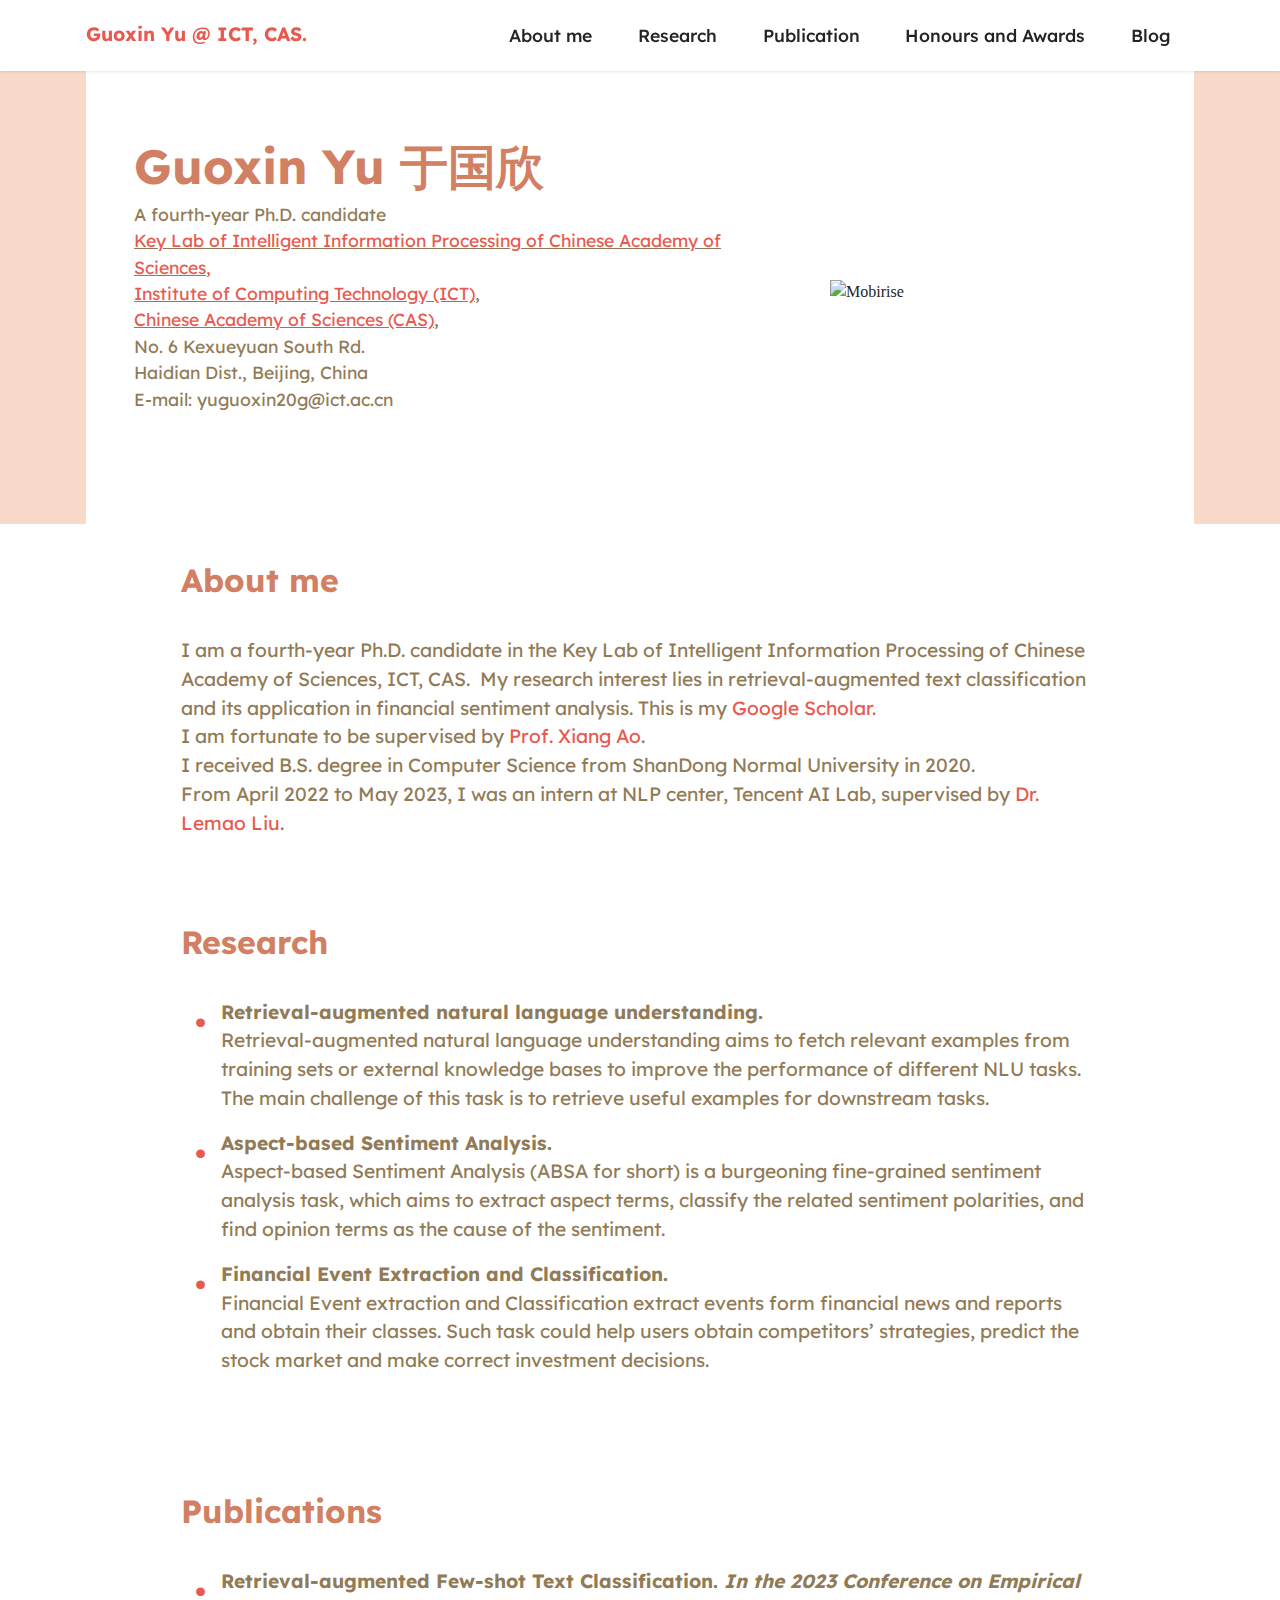
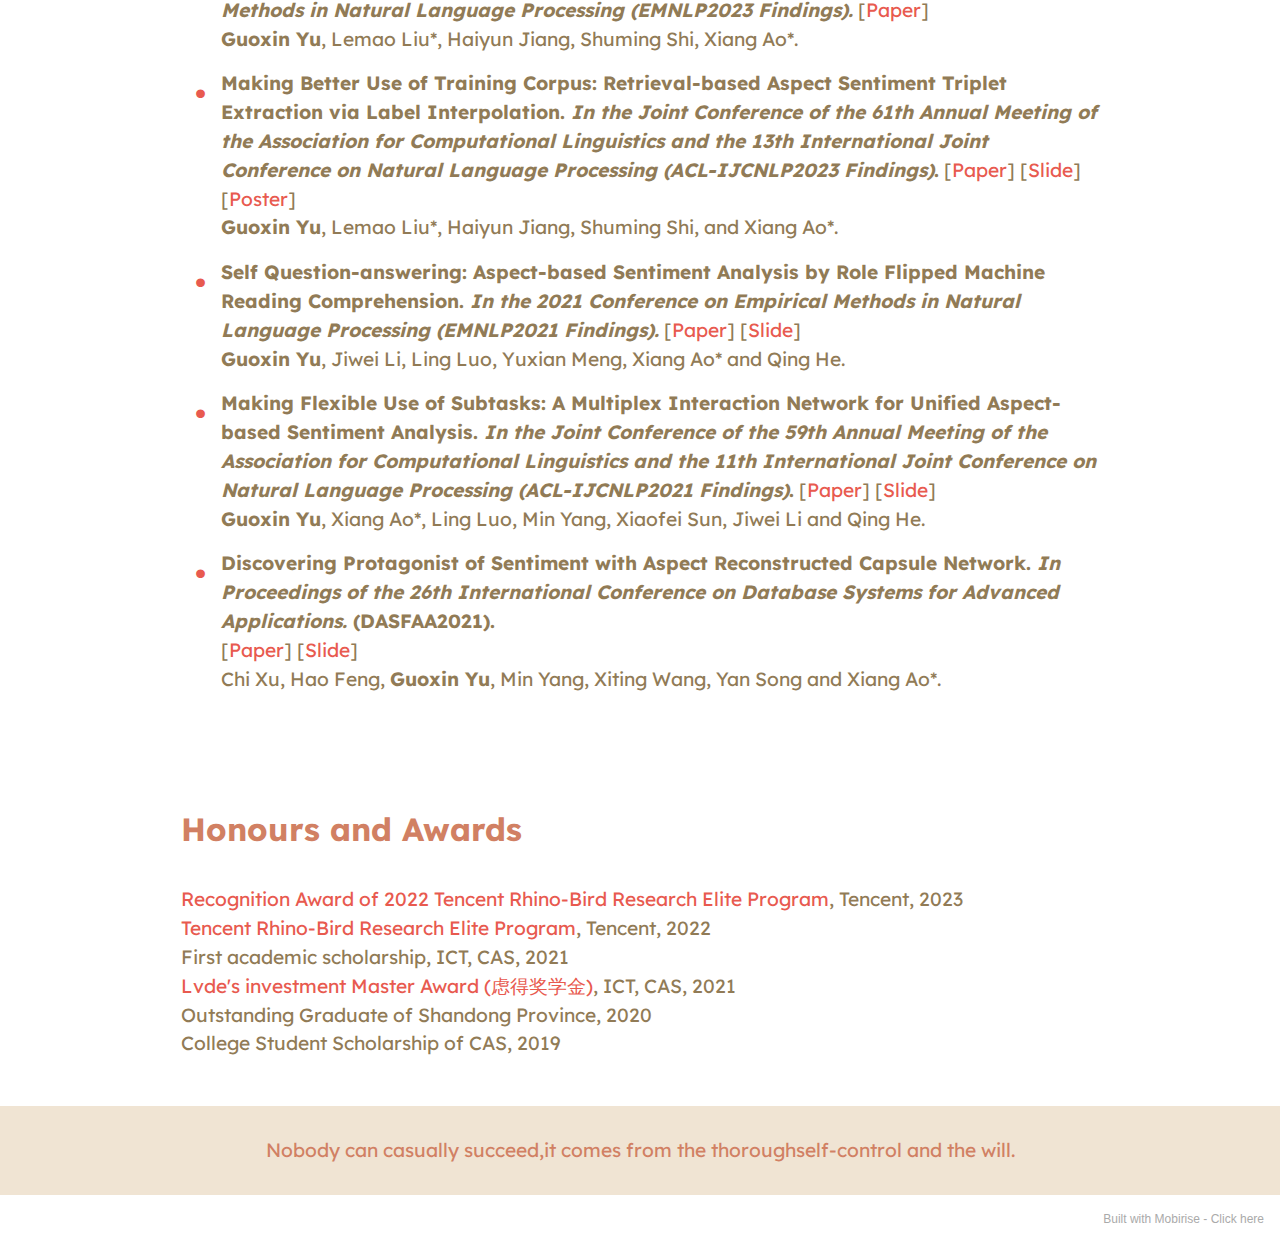
==== index.html @ 4bd9794e "1026" ====
<!DOCTYPE html>
<html  >
<head>
  <!-- Site made with Mobirise Website Builder v5.5.5, https://mobirise.com -->
  <meta charset="UTF-8">
  <meta http-equiv="X-UA-Compatible" content="IE=edge">
  <meta name="generator" content="Mobirise v5.5.5, mobirise.com">
  <meta name="viewport" content="width=device-width, initial-scale=1, minimum-scale=1">
  <link rel="shortcut icon" href="assets/images/1-1.png" type="image/x-icon">
  <meta name="description" content="">
  
  
  <title>Guoxin Yu</title>
  <link rel="stylesheet" href="assets/bootstrap/css/bootstrap.min.css">
  <link rel="stylesheet" href="assets/bootstrap/css/bootstrap-grid.min.css">
  <link rel="stylesheet" href="assets/bootstrap/css/bootstrap-reboot.min.css">
  <link rel="stylesheet" href="assets/dropdown/css/style.css">
  <link rel="stylesheet" href="assets/socicon/css/styles.css">
  <link rel="stylesheet" href="assets/theme/css/style.css">
  <link rel="preload" href="https://fonts.googleapis.com/css?family=Lexend:100,200,300,400,500,600,700,800,900&display=swap" as="style" onload="this.onload=null;this.rel='stylesheet'">
  <noscript><link rel="stylesheet" href="https://fonts.googleapis.com/css?family=Lexend:100,200,300,400,500,600,700,800,900&display=swap"></noscript>
  <link rel="preload" as="style" href="assets/mobirise/css/mbr-additional.css"><link rel="stylesheet" href="assets/mobirise/css/mbr-additional.css" type="text/css">
  
  
  
  
</head>
<body>
  
  <section data-bs-version="5.1" class="menu menu2 cid-sFF0ciwnEL" once="menu" id="menu2-0">
    
    <nav class="navbar navbar-dropdown navbar-fixed-top navbar-expand-lg">
        <div class="container">
            <div class="navbar-brand">
                
                <span class="navbar-caption-wrap"><a class="navbar-caption text-primary display-7" href="index.html#top">Guoxin Yu @ ICT, CAS.</a></span>
            </div>
            <button class="navbar-toggler" type="button" data-toggle="collapse" data-bs-toggle="collapse" data-target="#navbarSupportedContent" data-bs-target="#navbarSupportedContent" aria-controls="navbarNavAltMarkup" aria-expanded="false" aria-label="Toggle navigation">
                <div class="hamburger">
                    <span></span>
                    <span></span>
                    <span></span>
                    <span></span>
                </div>
            </button>
            <div class="collapse navbar-collapse" id="navbarSupportedContent">
                <ul class="navbar-nav nav-dropdown nav-right" data-app-modern-menu="true"><li class="nav-item"><a class="nav-link link text-black text-primary display-4" href="index.html#top">About me</a></li>
                    <li class="nav-item"><a class="nav-link link text-black text-primary display-4" href="index.html#content14-q">Research</a></li><li class="nav-item"><a class="nav-link link text-black text-primary display-4" href="index.html#content14-8">Publication</a></li><li class="nav-item"><a class="nav-link link text-black text-primary display-4" href="index.html#content5-z">Honours and Awards<br></a></li><li class="nav-item"><a class="nav-link link text-black text-primary display-4" href="blog_overview.html">Blog</a></li></ul>
                
                
            </div>
        </div>
    </nav>
</section>

<section data-bs-version="5.1" class="features15 cid-sUMr72sRqL" id="features16-f">

    

    
    <div class="container">
        <div class="content-wrapper">
            <div class="row align-items-center">
                <div class="col-12 col-lg">
                    <div class="text-wrapper">
                        <h6 class="card-title mbr-fonts-style display-2">
                            <strong>Guoxin Yu 于国欣</strong></h6>
                        <p class="mbr-text mbr-fonts-style mb-4 display-4">A fourth-year Ph.D. candidate<br><u><a href="http://iip.ict.ac.cn/" class="text-primary" target="_blank">Key Lab of Intelligent Information Processing of Chinese Academy of Sciences</a></u><a href="http://iip.ict.ac.cn/" class="text-primary">,</a><br><u><a href="http://www.ict.ac.cn/" class="text-primary" target="_blank">Institute of Computing Technology (ICT)</a></u>,<br><u><a href="http://www.cas.cn/" class="text-primary" target="_blank">Chinese Academy of Sciences (CAS)</a></u>,<br>No. 6 Kexueyuan South Rd.<br>Haidian Dist., Beijing, China<br>E-mail:  yuguoxin20g@ict.ac.cn</p>
                        
                    </div>
                </div>
                <div class="col-12 col-lg-4">
                    <div class="image-wrapper">
                        <img src="assets/images/WechatIMG68.jpeg" alt="Mobirise">
                    </div>
                </div>
            </div>
        </div>
    </div>
</section>

<section data-bs-version="5.1" class="content5 cid-sUPRbbHbZd" id="content5-t">
    
    <div class="container">
        <div class="row justify-content-center">
            <div class="col-md-12 col-lg-10">
                
                <h4 class="mbr-section-subtitle mbr-fonts-style mb-4 display-5"><strong>
                    About me</strong></h4>
                <p class="mbr-text mbr-fonts-style display-7">I am a fourth-year Ph.D. candidate in the&nbsp;Key Lab of Intelligent Information Processing of Chinese Academy of Sciences, ICT, CAS.&nbsp; My research interest lies in retrieval-augmented text classification and its application in financial sentiment analysis. This is my <strong><a href="https://scholar.google.com/citations?user=6FRu3tAAAAAJ&hl=zh-CN" class="text-primary" target="_blank">Google Scholar</a></strong><a href="https://scholar.google.com/citations?user=6FRu3tAAAAAJ&hl=zh-CN" class="text-primary" target="_blank">.</a><br>I am fortunate to be supervised by <strong><a href="https://aoxaustin.github.io/index.html" class="text-primary" target="_blank">Prof. Xiang Ao</a></strong>.&nbsp; <br>I received B.S. degree in Computer Science from ShanDong Normal University in 2020.<br>From April 2022 to May 2023, I was an intern at NLP center, Tencent AI Lab, supervised by <a href="https://lemaoliu.github.io/homepage/" class="text-primary" target="_blank">Dr. Lemao Liu</a>.<br></p>
            </div>
        </div>
    </div>
</section>

<section data-bs-version="5.1" class="content14 cid-sUMG4pVnOg" id="content14-q">
    
    
    
    <div class="container">
        <div class="row justify-content-center">
            <div class="col-md-12 col-lg-10">
                    <h3 class="mbr-section-title mbr-fonts-style mb-4 display-5">
                        <strong>Research</strong></h3>
                <ul class="list mbr-fonts-style display-7">
                    <li><strong>Retrieval-augmented natural language understanding.&nbsp;&nbsp;</strong><br>Retrieval-augmented natural language understanding aims to fetch relevant examples from training sets or external knowledge bases to improve the performance of different NLU tasks. The main challenge of this task is to retrieve useful examples for downstream tasks.</li>
                    <li><strong>Aspect-based Sentiment Analysis.</strong><br>Aspect-based Sentiment Analysis (ABSA for short) is a burgeoning fine-grained sentiment analysis task, which aims to extract aspect terms, classify the related sentiment polarities, and find opinion terms as the cause of the sentiment.</li>
                    <li><strong>Financial Event Extraction and Classification.&nbsp;&nbsp;</strong><br>Financial Event extraction and Classification extract events form financial news and reports and obtain their classes. Such task could help users obtain competitors’ strategies, predict the stock market and make correct investment decisions.</li>
                </ul>
            </div>
        </div>
    </div>
</section>

<section data-bs-version="5.1" class="content14 cid-sULYt6QDat" id="content14-8">
    
    
    
    <div class="container">
        <div class="row justify-content-center">
            <div class="col-md-12 col-lg-10">
                    <h3 class="mbr-section-title mbr-fonts-style mb-4 display-5">
                        <strong>Publications</strong></h3>
                <ul class="list mbr-fonts-style display-7">
                    <li><strong>Retrieval-augmented Few-shot Text Classification. <em>In the 2023 Conference on Empirical Methods in Natural Language Processing (EMNLP2023 Findings).</em></strong>
                        [<a href="assets/files/EMNLP2023.pdf" class="text-primary" target="_blank">Paper</a>]
                        <!-- [<a href="" class="text-primary" target="_blank">Slide</a>] -->
                        <br><strong>Guoxin Yu</strong>, Lemao Liu*, Haiyun Jiang, Shuming Shi, Xiang Ao*. </li>
                    <li><strong>Making Better Use of Training Corpus: Retrieval-based Aspect Sentiment Triplet Extraction via Label Interpolation. <em>In the Joint Conference of the 61th Annual Meeting of the Association for Computational Linguistics and the 13th International Joint Conference on Natural Language Processing (ACL-IJCNLP2023 Findings)</em>.</strong>
                        [<a href="assets/files/ACL2023.pdf" class="text-primary" target="_blank">Paper</a>]
                        [<a href="assets/files/ACL2023-slide.pdf" class="text-primary" target="_blank">Slide</a>]   
                        [<a href="assets/files/ACL2023poster.pdf" class="text-primary" target="_blank">Poster</a>]
                        <br><strong>Guoxin Yu</strong>, Lemao Liu*, Haiyun Jiang, Shuming Shi, and Xiang Ao*.</li>
                    <li><strong>Self Question-answering: Aspect-based Sentiment Analysis by Role Flipped Machine Reading Comprehension. <em>In the 2021 Conference on Empirical Methods in Natural Language Processing (EMNLP2021 Findings).</em></strong>
                        [<a href="https://www.google.com/url?client=internal-element-cse&cx=000299513257099441687:fkkgoogvtaw&q=https://aclanthology.org/2021.findings-emnlp.115&sa=U&ved=2ahUKEwjto-76ltf-AhVql1YBHWMIB88QFnoECAkQAQ&usg=AOvVaw08pLIh9StQCjd_YHKPGgGJ" class="text-primary" target="_blank">Paper</a>]
                        [<a href="assets/files/EMNLP2021-slide.pdf" class="text-primary" target="_blank">Slide</a>]
                        <br><strong>Guoxin Yu</strong>, Jiwei Li, Ling Luo, Yuxian Meng, Xiang Ao* and Qing He. </li>
                    <li><strong>Making Flexible Use of Subtasks: A Multiplex Interaction Network for Unified Aspect-based Sentiment Analysis. <em>In the Joint Conference of the 59th Annual Meeting of the Association for Computational Linguistics and the 11th International Joint Conference on Natural Language Processing (ACL-IJCNLP2021 Findings)</em>.</strong>
                        [<a href="https://www.google.com/url?client=internal-element-cse&cx=000299513257099441687:fkkgoogvtaw&q=https://aclanthology.org/2021.findings-acl.238.pdf&sa=U&ved=2ahUKEwjqmfydlNf-AhXfSGwGHceAAO0QFnoECAAQAg&usg=AOvVaw3453NVVkqv7a9fHwn0PuVk" class="text-primary" target="_blank">Paper</a>]
                        [<a href="assets/files/ACL2021-slide.pdf" class="text-primary" target="_blank">Slide</a>]
                        <br><strong>Guoxin Yu</strong>, Xiang Ao*, Ling Luo, Min Yang, Xiaofei Sun, Jiwei Li and Qing He.</li>
                    <li><strong>Discovering Protagonist of Sentiment with Aspect Reconstructed Capsule Network. <em>In Proceedings of  the 26th International Conference on Database Systems for Advanced Applications.</em> (DASFAA2021).</strong>
                        <br>
                        [<a href="assets/files/DASFAA2021.pdf" class="text-primary" target="_blank">Paper</a>]
                        [<a href="assets/files/DASFAA2021-slide.pdf" class="text-primary" target="_blank">Slide</a>]
                        <br>Chi Xu, Hao Feng, <strong>Guoxin Yu</strong>, Min Yang, Xiting Wang, Yan Song and Xiang Ao*.</li>
                        
                </ul>
            </div>
        </div>
    </div>
</section>

<section data-bs-version="5.1" class="content5 cid-sUQXVaxA0f" id="content5-z">
    
    <div class="container">
        <div class="row justify-content-center">
            <div class="col-md-12 col-lg-10">
                
                <h4 class="mbr-section-subtitle mbr-fonts-style mb-4 display-5"><strong>Honours and Awards</strong></h4>
                <p class="mbr-text mbr-fonts-style display-7">
                    <a href="https://www.withzz.com/project/detail/99" class="text-primary" target="_blank">Recognition Award of 2022 Tencent Rhino-Bird Research Elite Program</a>, Tencent, 2023<br>
                    <a href="https://www.withzz.com/project/detail/99" class="text-primary" target="_blank">Tencent Rhino-Bird Research Elite Program</a>, Tencent, 2022<br>
                    First academic scholarship, ICT, CAS, 2021<br>
                    <a href="http://ucasef.cn/index.php/zh-CN/xstd/yjsjj/466-2015-06-10-06-56-42/11590-2019-01-23-05-39-52" class="text-primary" target="_blank">Lvde's investment Master Award (虑得奖学金)</a>, ICT, CAS, 2021<br>
                    Outstanding Graduate of Shandong Province, 2020<br>
                    College Student Scholarship of CAS, 2019
                </p>
            </div>
        </div>
    </div>
</section>

<section data-bs-version="5.1" class="footer7 cid-sFF3CYc3p7" once="footers" id="footer7-9">

    

    

    <div class="container">
        <div class="media-container-row align-center mbr-white">
            <div class="col-12">
                <!-- <p class="mbr-text mb-0 mbr-fonts-style display-7">Only has compared to the others early, diligently, can feel the successful taste.</p> -->
                <p class="mbr-text mb-0 mbr-fonts-style display-7">Nobody can casually succeed,it comes from the thoroughself-control and the will.</p>
            </div>
        </div>
    </div>
</section><section style="background-color: #fff; font-family: -apple-system, BlinkMacSystemFont, 'Segoe UI', 'Roboto', 'Helvetica Neue', Arial, sans-serif; color:#aaa; font-size:12px; padding: 0; align-items: center; display: flex;"><a href="https://mobirise.site/y" style="flex: 1 1; height: 3rem; padding-left: 1rem;"></a><p style="flex: 0 0 auto; margin:0; padding-right:1rem;">Built with Mobirise - <a href="https://mobirise.site/m" style="color:#aaa;">Click here</a></p></section><script src="assets/bootstrap/js/bootstrap.bundle.min.js"></script>  <script src="assets/smoothscroll/smooth-scroll.js"></script>  <script src="assets/ytplayer/index.js"></script>  <script src="assets/dropdown/js/navbar-dropdown.js"></script>  <script src="assets/theme/js/script.js"></script>  
  
  
</body>
</html>
---- assets/dropdown/css/style.css ----
.navbar-dropdown {
  left: 0;
  padding: 0;
  position: absolute;
  right: 0;
  top: 0;
  transition: all 0.45s ease;
  z-index: 1030;
  background: #282828; }
  .navbar-dropdown .navbar-logo {
    margin-right: 0.8rem;
    transition: margin 0.3s ease-in-out;
    vertical-align: middle; }
    .navbar-dropdown .navbar-logo img {
      height: 3.125rem;
      transition: all 0.3s ease-in-out; }
    .navbar-dropdown .navbar-logo.mbr-iconfont {
      font-size: 3.125rem;
      line-height: 3.125rem; }
  .navbar-dropdown .navbar-caption {
    font-weight: 700;
    white-space: normal;
    vertical-align: -4px;
    line-height: 3.125rem !important; }
    .navbar-dropdown .navbar-caption, .navbar-dropdown .navbar-caption:hover {
      color: inherit;
      text-decoration: none; }
  .navbar-dropdown .mbr-iconfont + .navbar-caption {
    vertical-align: -1px; }
  .navbar-dropdown.navbar-fixed-top {
    position: fixed; }
  .navbar-dropdown .navbar-brand span {
    vertical-align: -4px; }
  .navbar-dropdown.bg-color.transparent {
    background: none; }
  .navbar-dropdown.navbar-short .navbar-brand {
    padding: 0.625rem 0; }
    .navbar-dropdown.navbar-short .navbar-brand span {
      vertical-align: -1px; }
  .navbar-dropdown.navbar-short .navbar-caption {
    line-height: 2.375rem !important;
    vertical-align: -2px; }
  .navbar-dropdown.navbar-short .navbar-logo {
    margin-right: 0.5rem; }
    .navbar-dropdown.navbar-short .navbar-logo img {
      height: 2.375rem; }
    .navbar-dropdown.navbar-short .navbar-logo.mbr-iconfont {
      font-size: 2.375rem;
      line-height: 2.375rem; }
  .navbar-dropdown.navbar-short .mbr-table-cell {
    height: 3.625rem; }
  .navbar-dropdown .navbar-close {
    left: 0.6875rem;
    position: fixed;
    top: 0.75rem;
    z-index: 1000; }
  .navbar-dropdown .hamburger-icon {
    content: "";
    display: inline-block;
    vertical-align: middle;
    width: 16px;
    -webkit-box-shadow: 0 -6px 0 1px #282828,0 0 0 1px #282828,0 6px 0 1px #282828;
    -moz-box-shadow: 0 -6px 0 1px #282828,0 0 0 1px #282828,0 6px 0 1px #282828;
    box-shadow: 0 -6px 0 1px #282828,0 0 0 1px #282828,0 6px 0 1px #282828; }

.dropdown-menu .dropdown-toggle[data-toggle="dropdown-submenu"]::after {
  border-bottom: 0.35em solid transparent;
  border-left: 0.35em solid;
  border-right: 0;
  border-top: 0.35em solid transparent;
  margin-left: 0.3rem; }

.dropdown-menu .dropdown-item:focus {
  outline: 0; }

.nav-dropdown {
  font-size: 0.75rem;
  font-weight: 500;
  height: auto !important; }
  .nav-dropdown .nav-btn {
    padding-left: 1rem; }
  .nav-dropdown .link {
    margin: .667em 1.667em;
    font-weight: 500;
    padding: 0;
    transition: color .2s ease-in-out; }
    .nav-dropdown .link.dropdown-toggle {
      margin-right: 2.583em; }
      .nav-dropdown .link.dropdown-toggle::after {
        margin-left: .25rem;
        border-top: 0.35em solid;
        border-right: 0.35em solid transparent;
        border-left: 0.35em solid transparent;
        border-bottom: 0; }
      .nav-dropdown .link.dropdown-toggle[aria-expanded="true"] {
        margin: 0;
        padding: 0.667em 3.263em  0.667em 1.667em; }
  .nav-dropdown .link::after,
  .nav-dropdown .dropdown-item::after {
    color: inherit; }
  .nav-dropdown .btn {
    font-size: 0.75rem;
    font-weight: 700;
    letter-spacing: 0;
    margin-bottom: 0;
    padding-left: 1.25rem;
    padding-right: 1.25rem; }
  .nav-dropdown .dropdown-menu {
    border-radius: 0;
    border: 0;
    left: 0;
    margin: 0;
    padding-bottom: 1.25rem;
    padding-top: 1.25rem;
    position: relative; }
  .nav-dropdown .dropdown-submenu {
    margin-left: 0.125rem;
    top: 0; }
  .nav-dropdown .dropdown-item {
    font-weight: 500;
    line-height: 2;
    padding: 0.3846em 4.615em 0.3846em 1.5385em;
    position: relative;
    transition: color .2s ease-in-out, background-color .2s ease-in-out; }
    .nav-dropdown .dropdown-item::after {
      margin-top: -0.3077em;
      position: absolute;
      right: 1.1538em;
      top: 50%; }
    .nav-dropdown .dropdown-item:focus, .nav-dropdown .dropdown-item:hover {
      background: none; }

@media (max-width: 767px) {
  .nav-dropdown.navbar-toggleable-sm {
    bottom: 0;
    display: none;
    left: 0;
    overflow-x: hidden;
    position: fixed;
    top: 0;
    transform: translateX(-100%);
    -ms-transform: translateX(-100%);
    -webkit-transform: translateX(-100%);
    width: 18.75rem;
    z-index: 999; } }
.nav-dropdown.navbar-toggleable-xl {
  bottom: 0;
  display: none;
  left: 0;
  overflow-x: hidden;
  position: fixed;
  top: 0;
  transform: translateX(-100%);
  -ms-transform: translateX(-100%);
  -webkit-transform: translateX(-100%);
  width: 18.75rem;
  z-index: 999; }

.nav-dropdown-sm {
  display: block !important;
  overflow-x: hidden;
  overflow: auto;
  padding-top: 3.875rem; }
  .nav-dropdown-sm::after {
    content: "";
    display: block;
    height: 3rem;
    width: 100%; }
  .nav-dropdown-sm.collapse.in ~ .navbar-close {
    display: block !important; }
  .nav-dropdown-sm.collapsing, .nav-dropdown-sm.collapse.in {
    transform: translateX(0);
    -ms-transform: translateX(0);
    -webkit-transform: translateX(0);
    transition: all 0.25s ease-out;
    -webkit-transition: all 0.25s ease-out;
    background: #282828; }
  .nav-dropdown-sm.collapsing[aria-expanded="false"] {
    transform: translateX(-100%);
    -ms-transform: translateX(-100%);
    -webkit-transform: translateX(-100%); }
  .nav-dropdown-sm .nav-item {
    display: block;
    margin-left: 0 !important;
    padding-left: 0; }
  .nav-dropdown-sm .link,
  .nav-dropdown-sm .dropdown-item {
    border-top: 1px dotted rgba(255, 255, 255, 0.1);
    font-size: 0.8125rem;
    line-height: 1.6;
    margin: 0 !important;
    padding: 0.875rem 2.4rem 0.875rem 1.5625rem !important;
    position: relative;
    white-space: normal; }
    .nav-dropdown-sm .link:focus, .nav-dropdown-sm .link:hover,
    .nav-dropdown-sm .dropdown-item:focus,
    .nav-dropdown-sm .dropdown-item:hover {
      background: rgba(0, 0, 0, 0.2) !important;
      color: #c0a375; }
  .nav-dropdown-sm .nav-btn {
    position: relative;
    padding: 1.5625rem 1.5625rem 0 1.5625rem; }
    .nav-dropdown-sm .nav-btn::before {
      border-top: 1px dotted rgba(255, 255, 255, 0.1);
      content: "";
      left: 0;
      position: absolute;
      top: 0;
      width: 100%; }
    .nav-dropdown-sm .nav-btn + .nav-btn {
      padding-top: 0.625rem; }
      .nav-dropdown-sm .nav-btn + .nav-btn::before {
        display: none; }
  .nav-dropdown-sm .btn {
    padding: 0.625rem 0; }
  .nav-dropdown-sm .dropdown-toggle[data-toggle="dropdown-submenu"]::after {
    margin-left: .25rem;
    border-top: 0.35em solid;
    border-right: 0.35em solid transparent;
    border-left: 0.35em solid transparent;
    border-bottom: 0; }
  .nav-dropdown-sm .dropdown-toggle[data-toggle="dropdown-submenu"][aria-expanded="true"]::after {
    border-top: 0;
    border-right: 0.35em solid transparent;
    border-left: 0.35em solid transparent;
    border-bottom: 0.35em solid; }
  .nav-dropdown-sm .dropdown-menu {
    margin: 0;
    padding: 0;
    position: relative;
    top: 0;
    left: 0;
    width: 100%;
    border: 0;
    float: none;
    border-radius: 0;
    background: none; }
  .nav-dropdown-sm .dropdown-submenu {
    left: 100%;
    margin-left: 0.125rem;
    margin-top: -1.25rem;
    top: 0; }

.navbar-toggleable-sm .nav-dropdown .dropdown-menu {
  position: absolute; }

.navbar-toggleable-sm .nav-dropdown .dropdown-submenu {
  left: 100%;
  margin-left: 0.125rem;
  margin-top: -1.25rem;
  top: 0; }

.navbar-toggleable-sm.opened .nav-dropdown .dropdown-menu {
  position: relative; }

.navbar-toggleable-sm.opened .nav-dropdown .dropdown-submenu {
  left: 0;
  margin-left: 00rem;
  margin-top: 0rem;
  top: 0; }

.is-builder .nav-dropdown.collapsing {
  transition: none !important; }
---- assets/socicon/css/styles.css ----
@charset "UTF-8";

@font-face {
  font-family: 'Socicon';
  src:  url('../fonts/socicon.eot');
  src:  url('../fonts/socicon.eot?#iefix') format('embedded-opentype'),
    url('../fonts/socicon.woff2') format('woff2'),
    url('../fonts/socicon.ttf') format('truetype'),
    url('../fonts/socicon.woff') format('woff'),
    url('../fonts/socicon.svg#socicon') format('svg');
  font-weight: normal;
  font-style: normal;
  font-display: swap;
}

[data-icon]:before {
  font-family: "socicon" !important;
  content: attr(data-icon);
  font-style: normal !important;
  font-weight: normal !important;
  font-variant: normal !important;
  text-transform: none !important;
  speak: none;
  line-height: 1;
  -webkit-font-smoothing: antialiased;
  -moz-osx-font-smoothing: grayscale;
}

[class^="socicon-"], [class*=" socicon-"] {
  /* use !important to prevent issues with browser extensions that change fonts */
  font-family: 'Socicon' !important;
  speak: none;
  font-style: normal;
  font-weight: normal;
  font-variant: normal;
  text-transform: none;
  line-height: 1;

  /* Better Font Rendering =========== */
  -webkit-font-smoothing: antialiased;
  -moz-osx-font-smoothing: grayscale;
}

.socicon-eitaa:before {
  content: "\e97c";
}
.socicon-soroush:before {
  content: "\e97d";
}
.socicon-bale:before {
  content: "\e97e";
}
.socicon-zazzle:before {
  content: "\e97b";
}
.socicon-society6:before {
  content: "\e97a";
}
.socicon-redbubble:before {
  content: "\e979";
}
.socicon-avvo:before {
  content: "\e978";
}
.socicon-stitcher:before {
  content: "\e977";
}
.socicon-googlehangouts:before {
  content: "\e974";
}
.socicon-dlive:before {
  content: "\e975";
}
.socicon-vsco:before {
  content: "\e976";
}
.socicon-flipboard:before {
  content: "\e973";
}
.socicon-ubuntu:before {
  content: "\e958";
}
.socicon-artstation:before {
  content: "\e959";
}
.socicon-invision:before {
  content: "\e95a";
}
.socicon-torial:before {
  content: "\e95b";
}
.socicon-collectorz:before {
  content: "\e95c";
}
.socicon-seenthis:before {
  content: "\e95d";
}
.socicon-googleplaymusic:before {
  content: "\e95e";
}
.socicon-debian:before {
  content: "\e95f";
}
.socicon-filmfreeway:before {
  content: "\e960";
}
.socicon-gnome:before {
  content: "\e961";
}
.socicon-itchio:before {
  content: "\e962";
}
.socicon-jamendo:before {
  content: "\e963";
}
.socicon-mix:before {
  content: "\e964";
}
.socicon-sharepoint:before {
  content: "\e965";
}
.socicon-tinder:before {
  content: "\e966";
}
.socicon-windguru:before {
  content: "\e967";
}
.socicon-cdbaby:before {
  content: "\e968";
}
.socicon-elementaryos:before {
  content: "\e969";
}
.socicon-stage32:before {
  content: "\e96a";
}
.socicon-tiktok:before {
  content: "\e96b";
}
.socicon-gitter:before {
  content: "\e96c";
}
.socicon-letterboxd:before {
  content: "\e96d";
}
.socicon-threema:before {
  content: "\e96e";
}
.socicon-splice:before {
  content: "\e96f";
}
.socicon-metapop:before {
  content: "\e970";
}
.socicon-naver:before {
  content: "\e971";
}
.socicon-remote:before {
  content: "\e972";
}
.socicon-internet:before {
  content: "\e957";
}
.socicon-moddb:before {
  content: "\e94b";
}
.socicon-indiedb:before {
  content: "\e94c";
}
.socicon-traxsource:before {
  content: "\e94d";
}
.socicon-gamefor:before {
  content: "\e94e";
}
.socicon-pixiv:before {
  content: "\e94f";
}
.socicon-myanimelist:before {
  content: "\e950";
}
.socicon-blackberry:before {
  content: "\e951";
}
.socicon-wickr:before {
  content: "\e952";
}
.socicon-spip:before {
  content: "\e953";
}
.socicon-napster:before {
  content: "\e954";
}
.socicon-beatport:before {
  content: "\e955";
}
.socicon-hackerone:before {
  content: "\e956";
}
.socicon-hackernews:before {
  content: "\e946";
}
.socicon-smashwords:before {
  content: "\e947";
}
.socicon-kobo:before {
  content: "\e948";
}
.socicon-bookbub:before {
  content: "\e949";
}
.socicon-mailru:before {
  content: "\e94a";
}
.socicon-gitlab:before {
  content: "\e945";
}
.socicon-instructables:before {
  content: "\e944";
}
.socicon-portfolio:before {
  content: "\e943";
}
.socicon-codered:before {
  content: "\e940";
}
.socicon-origin:before {
  content: "\e941";
}
.socicon-nextdoor:before {
  content: "\e942";
}
.socicon-udemy:before {
  content: "\e93f";
}
.socicon-livemaster:before {
  content: "\e93e";
}
.socicon-crunchbase:before {
  content: "\e93b";
}
.socicon-homefy:before {
  content: "\e93c";
}
.socicon-calendly:before {
  content: "\e93d";
}
.socicon-realtor:before {
  content: "\e90f";
}
.socicon-tidal:before {
  content: "\e910";
}
.socicon-qobuz:before {
  content: "\e911";
}
.socicon-natgeo:before {
  content: "\e912";
}
.socicon-mastodon:before {
  content: "\e913";
}
.socicon-unsplash:before {
  content: "\e914";
}
.socicon-homeadvisor:before {
  content: "\e915";
}
.socicon-angieslist:before {
  content: "\e916";
}
.socicon-codepen:before {
  content: "\e917";
}
.socicon-slack:before {
  content: "\e918";
}
.socicon-openaigym:before {
  content: "\e919";
}
.socicon-logmein:before {
  content: "\e91a";
}
.socicon-fiverr:before {
  content: "\e91b";
}
.socicon-gotomeeting:before {
  content: "\e91c";
}
.socicon-aliexpress:before {
  content: "\e91d";
}
.socicon-guru:before {
  content: "\e91e";
}
.socicon-appstore:before {
  content: "\e91f";
}
.socicon-homes:before {
  content: "\e920";
}
.socicon-zoom:before {
  content: "\e921";
}
.socicon-alibaba:before {
  content: "\e922";
}
.socicon-craigslist:before {
  content: "\e923";
}
.socicon-wix:before {
  content: "\e924";
}
.socicon-redfin:before {
  content: "\e925";
}
.socicon-googlecalendar:before {
  content: "\e926";
}
.socicon-shopify:before {
  content: "\e927";
}
.socicon-freelancer:before {
  content: "\e928";
}
.socicon-seedrs:before {
  content: "\e929";
}
.socicon-bing:before {
  content: "\e92a";
}
.socicon-doodle:before {
  content: "\e92b";
}
.socicon-bonanza:before {
  content: "\e92c";
}
.socicon-squarespace:before {
  content: "\e92d";
}
.socicon-toptal:before {
  content: "\e92e";
}
.socicon-gust:before {
  content: "\e92f";
}
.socicon-ask:before {
  content: "\e930";
}
.socicon-trulia:before {
  content: "\e931";
}
.socicon-loomly:before {
  content: "\e932";
}
.socicon-ghost:before {
  content: "\e933";
}
.socicon-upwork:before {
  content: "\e934";
}
.socicon-fundable:before {
  content: "\e935";
}
.socicon-booking:before {
  content: "\e936";
}
.socicon-googlemaps:before {
  content: "\e937";
}
.socicon-zillow:before {
  content: "\e938";
}
.socicon-niconico:before {
  content: "\e939";
}
.socicon-toneden:before {
  content: "\e93a";
}
.socicon-augment:before {
  content: "\e908";
}
.socicon-bitbucket:before {
  content: "\e909";
}
.socicon-fyuse:before {
  content: "\e90a";
}
.socicon-yt-gaming:before {
  content: "\e90b";
}
.socicon-sketchfab:before {
  content: "\e90c";
}
.socicon-mobcrush:before {
  content: "\e90d";
}
.socicon-microsoft:before {
  content: "\e90e";
}
.socicon-pandora:before {
  content: "\e907";
}
.socicon-messenger:before {
  content: "\e906";
}
.socicon-gamewisp:before {
  content: "\e905";
}
.socicon-bloglovin:before {
  content: "\e904";
}
.socicon-tunein:before {
  content: "\e903";
}
.socicon-gamejolt:before {
  content: "\e901";
}
.socicon-trello:before {
  content: "\e902";
}
.socicon-spreadshirt:before {
  content: "\e900";
}
.socicon-500px:before {
  content: "\e000";
}
.socicon-8tracks:before {
  content: "\e001";
}
.socicon-airbnb:before {
  content: "\e002";
}
.socicon-alliance:before {
  content: "\e003";
}
.socicon-amazon:before {
  content: "\e004";
}
.socicon-amplement:before {
  content: "\e005";
}
.socicon-android:before {
  content: "\e006";
}
.socicon-angellist:before {
  content: "\e007";
}
.socicon-apple:before {
  content: "\e008";
}
.socicon-appnet:before {
  content: "\e009";
}
.socicon-baidu:before {
  content: "\e00a";
}
.socicon-bandcamp:before {
  content: "\e00b";
}
.socicon-battlenet:before {
  content: "\e00c";
}
.socicon-mixer:before {
  content: "\e00d";
}
.socicon-bebee:before {
  content: "\e00e";
}
.socicon-bebo:before {
  content: "\e00f";
}
.socicon-behance:before {
  content: "\e010";
}
.socicon-blizzard:before {
  content: "\e011";
}
.socicon-blogger:before {
  content: "\e012";
}
.socicon-buffer:before {
  content: "\e013";
}
.socicon-chrome:before {
  content: "\e014";
}
.socicon-coderwall:before {
  content: "\e015";
}
.socicon-curse:before {
  content: "\e016";
}
.socicon-dailymotion:before {
  content: "\e017";
}
.socicon-deezer:before {
  content: "\e018";
}
.socicon-delicious:before {
  content: "\e019";
}
.socicon-deviantart:before {
  content: "\e01a";
}
.socicon-diablo:before {
  content: "\e01b";
}
.socicon-digg:before {
  content: "\e01c";
}
.socicon-discord:before {
  content: "\e01d";
}
.socicon-disqus:before {
  content: "\e01e";
}
.socicon-douban:before {
  content: "\e01f";
}
.socicon-draugiem:before {
  content: "\e020";
}
.socicon-dribbble:before {
  content: "\e021";
}
.socicon-drupal:before {
  content: "\e022";
}
.socicon-ebay:before {
  content: "\e023";
}
.socicon-ello:before {
  content: "\e024";
}
.socicon-endomodo:before {
  content: "\e025";
}
.socicon-envato:before {
  content: "\e026";
}
.socicon-etsy:before {
  content: "\e027";
}
.socicon-facebook:before {
  content: "\e028";
}
.socicon-feedburner:before {
  content: "\e029";
}
.socicon-filmweb:before {
  content: "\e02a";
}
.socicon-firefox:before {
  content: "\e02b";
}
.socicon-flattr:before {
  content: "\e02c";
}
.socicon-flickr:before {
  content: "\e02d";
}
.socicon-formulr:before {
  content: "\e02e";
}
.socicon-forrst:before {
  content: "\e02f";
}
.socicon-foursquare:before {
  content: "\e030";
}
.socicon-friendfeed:before {
  content: "\e031";
}
.socicon-github:before {
  content: "\e032";
}
.socicon-goodreads:before {
  content: "\e033";
}
.socicon-google:before {
  content: "\e034";
}
.socicon-googlescholar:before {
  content: "\e035";
}
.socicon-googlegroups:before {
  content: "\e036";
}
.socicon-googlephotos:before {
  content: "\e037";
}
.socicon-googleplus:before {
  content: "\e038";
}
.socicon-grooveshark:before {
  content: "\e039";
}
.socicon-hackerrank:before {
  content: "\e03a";
}
.socicon-hearthstone:before {
  content: "\e03b";
}
.socicon-hellocoton:before {
  content: "\e03c";
}
.socicon-heroes:before {
  content: "\e03d";
}
.socicon-smashcast:before {
  content: "\e03e";
}
.socicon-horde:before {
  content: "\e03f";
}
.socicon-houzz:before {
  content: "\e040";
}
.socicon-icq:before {
  content: "\e041";
}
.socicon-identica:before {
  content: "\e042";
}
.socicon-imdb:before {
  content: "\e043";
}
.socicon-instagram:before {
  content: "\e044";
}
.socicon-issuu:before {
  content: "\e045";
}
.socicon-istock:before {
  content: "\e046";
}
.socicon-itunes:before {
  content: "\e047";
}
.socicon-keybase:before {
  content: "\e048";
}
.socicon-lanyrd:before {
  content: "\e049";
}
.socicon-lastfm:before {
  content: "\e04a";
}
.socicon-line:before {
  content: "\e04b";
}
.socicon-linkedin:before {
  content: "\e04c";
}
.socicon-livejournal:before {
  content: "\e04d";
}
.socicon-lyft:before {
  content: "\e04e";
}
.socicon-macos:before {
  content: "\e04f";
}
.socicon-mail:before {
  content: "\e050";
}
.socicon-medium:before {
  content: "\e051";
}
.socicon-meetup:before {
  content: "\e052";
}
.socicon-mixcloud:before {
  content: "\e053";
}
.socicon-modelmayhem:before {
  content: "\e054";
}
.socicon-mumble:before {
  content: "\e055";
}
.socicon-myspace:before {
  content: "\e056";
}
.socicon-newsvine:before {
  content: "\e057";
}
.socicon-nintendo:before {
  content: "\e058";
}
.socicon-npm:before {
  content: "\e059";
}
.socicon-odnoklassniki:before {
  content: "\e05a";
}
.socicon-openid:before {
  content: "\e05b";
}
.socicon-opera:before {
  content: "\e05c";
}
.socicon-outlook:before {
  content: "\e05d";
}
.socicon-overwatch:before {
  content: "\e05e";
}
.socicon-patreon:before {
  content: "\e05f";
}
.socicon-paypal:before {
  content: "\e060";
}
.socicon-periscope:before {
  content: "\e061";
}
.socicon-persona:before {
  content: "\e062";
}
.socicon-pinterest:before {
  content: "\e063";
}
.socicon-play:before {
  content: "\e064";
}
.socicon-player:before {
  content: "\e065";
}
.socicon-playstation:before {
  content: "\e066";
}
.socicon-pocket:before {
  content: "\e067";
}
.socicon-qq:before {
  content: "\e068";
}
.socicon-quora:before {
  content: "\e069";
}
.socicon-raidcall:before {
  content: "\e06a";
}
.socicon-ravelry:before {
  content: "\e06b";
}
.socicon-reddit:before {
  content: "\e06c";
}
.socicon-renren:before {
  content: "\e06d";
}
.socicon-researchgate:before {
  content: "\e06e";
}
.socicon-residentadvisor:before {
  content: "\e06f";
}
.socicon-reverbnation:before {
  content: "\e070";
}
.socicon-rss:before {
  content: "\e071";
}
.socicon-sharethis:before {
  content: "\e072";
}
.socicon-skype:before {
  content: "\e073";
}
.socicon-slideshare:before {
  content: "\e074";
}
.socicon-smugmug:before {
  content: "\e075";
}
.socicon-snapchat:before {
  content: "\e076";
}
.socicon-songkick:before {
  content: "\e077";
}
.socicon-soundcloud:before {
  content: "\e078";
}
.socicon-spotify:before {
  content: "\e079";
}
.socicon-stackexchange:before {
  content: "\e07a";
}
.socicon-stackoverflow:before {
  content: "\e07b";
}
.socicon-starcraft:before {
  content: "\e07c";
}
.socicon-stayfriends:before {
  content: "\e07d";
}
.socicon-steam:before {
  content: "\e07e";
}
.socicon-storehouse:before {
  content: "\e07f";
}
.socicon-strava:before {
  content: "\e080";
}
.socicon-streamjar:before {
  content: "\e081";
}
.socicon-stumbleupon:before {
  content: "\e082";
}
.socicon-swarm:before {
  content: "\e083";
}
.socicon-teamspeak:before {
  content: "\e084";
}
.socicon-teamviewer:before {
  content: "\e085";
}
.socicon-technorati:before {
  content: "\e086";
}
.socicon-telegram:before {
  content: "\e087";
}
.socicon-tripadvisor:before {
  content: "\e088";
}
.socicon-tripit:before {
  content: "\e089";
}
.socicon-triplej:before {
  content: "\e08a";
}
.socicon-tumblr:before {
  content: "\e08b";
}
.socicon-twitch:before {
  content: "\e08c";
}
.socicon-twitter:before {
  content: "\e08d";
}
.socicon-uber:before {
  content: "\e08e";
}
.socicon-ventrilo:before {
  content: "\e08f";
}
.socicon-viadeo:before {
  content: "\e090";
}
.socicon-viber:before {
  content: "\e091";
}
.socicon-viewbug:before {
  content: "\e092";
}
.socicon-vimeo:before {
  content: "\e093";
}
.socicon-vine:before {
  content: "\e094";
}
.socicon-vkontakte:before {
  content: "\e095";
}
.socicon-warcraft:before {
  content: "\e096";
}
.socicon-wechat:before {
  content: "\e097";
}
.socicon-weibo:before {
  content: "\e098";
}
.socicon-whatsapp:before {
  content: "\e099";
}
.socicon-wikipedia:before {
  content: "\e09a";
}
.socicon-windows:before {
  content: "\e09b";
}
.socicon-wordpress:before {
  content: "\e09c";
}
.socicon-wykop:before {
  content: "\e09d";
}
.socicon-xbox:before {
  content: "\e09e";
}
.socicon-xing:before {
  content: "\e09f";
}
.socicon-yahoo:before {
  content: "\e0a0";
}
.socicon-yammer:before {
  content: "\e0a1";
}
.socicon-yandex:before {
  content: "\e0a2";
}
.socicon-yelp:before {
  content: "\e0a3";
}
.socicon-younow:before {
  content: "\e0a4";
}
.socicon-youtube:before {
  content: "\e0a5";
}
.socicon-zapier:before {
  content: "\e0a6";
}
.socicon-zerply:before {
  content: "\e0a7";
}
.socicon-zomato:before {
  content: "\e0a8";
}
.socicon-zynga:before {
  content: "\e0a9";
}
---- assets/theme/css/style.css ----
@charset "UTF-8";
section {
  background-color: #ffffff;
}

body {
  font-style: normal;
  line-height: 1.5;
  font-weight: 400;
  color: #232323;
  position: relative;
}

button {
  background-color: transparent;
  border-color: transparent;
}

section,
.container,
.container-fluid {
  position: relative;
  word-wrap: break-word;
}

a.mbr-iconfont:hover {
  text-decoration: none;
}

.article .lead p,
.article .lead ul,
.article .lead ol,
.article .lead pre,
.article .lead blockquote {
  margin-bottom: 0;
}

a {
  font-style: normal;
  font-weight: 400;
  cursor: pointer;
}
a, a:hover {
  text-decoration: none;
}

.mbr-section-title {
  font-style: normal;
  line-height: 1.3;
}

.mbr-section-subtitle {
  line-height: 1.3;
}

.mbr-text {
  font-style: normal;
  line-height: 1.7;
}

h1,
h2,
h3,
h4,
h5,
h6,
.display-1,
.display-2,
.display-4,
.display-5,
.display-7,
span,
p,
a {
  line-height: 1;
  word-break: break-word;
  word-wrap: break-word;
  font-weight: 400;
}

b,
strong {
  font-weight: bold;
}

input:-webkit-autofill, input:-webkit-autofill:hover, input:-webkit-autofill:focus, input:-webkit-autofill:active {
  transition-delay: 9999s;
  -webkit-transition-property: background-color, color;
  transition-property: background-color, color;
}

textarea[type=hidden] {
  display: none;
}

section {
  background-position: 50% 50%;
  background-repeat: no-repeat;
  background-size: cover;
}
section .mbr-background-video,
section .mbr-background-video-preview {
  position: absolute;
  bottom: 0;
  left: 0;
  right: 0;
  top: 0;
}

.hidden {
  visibility: hidden;
}

.mbr-z-index20 {
  z-index: 20;
}

/*! Base colors */
.mbr-white {
  color: #ffffff;
}

.mbr-black {
  color: #111111;
}

.mbr-bg-white {
  background-color: #ffffff;
}

.mbr-bg-black {
  background-color: #000000;
}

/*! Text-aligns */
.align-left {
  text-align: left;
}

.align-center {
  text-align: center;
}

.align-right {
  text-align: right;
}

/*! Font-weight  */
.mbr-light {
  font-weight: 300;
}

.mbr-regular {
  font-weight: 400;
}

.mbr-semibold {
  font-weight: 500;
}

.mbr-bold {
  font-weight: 700;
}

/*! Media  */
.media-content {
  flex-basis: 100%;
}

.media-container-row {
  display: flex;
  flex-direction: row;
  flex-wrap: wrap;
  justify-content: center;
  align-content: center;
  align-items: start;
}
.media-container-row .media-size-item {
  width: 400px;
}

.media-container-column {
  display: flex;
  flex-direction: column;
  flex-wrap: wrap;
  justify-content: center;
  align-content: center;
  align-items: stretch;
}
.media-container-column > * {
  width: 100%;
}

@media (min-width: 992px) {
  .media-container-row {
    flex-wrap: nowrap;
  }
}
figure {
  margin-bottom: 0;
  overflow: hidden;
}

figure[mbr-media-size] {
  transition: width 0.1s;
}

img,
iframe {
  display: block;
  width: 100%;
}

.card {
  background-color: transparent;
  border: none;
}

.card-box {
  width: 100%;
}

.card-img {
  text-align: center;
  flex-shrink: 0;
  -webkit-flex-shrink: 0;
}

.media {
  max-width: 100%;
  margin: 0 auto;
}

.mbr-figure {
  align-self: center;
}

.media-container > div {
  max-width: 100%;
}

.mbr-figure img,
.card-img img {
  width: 100%;
}

@media (max-width: 991px) {
  .media-size-item {
    width: auto !important;
  }

  .media {
    width: auto;
  }

  .mbr-figure {
    width: 100% !important;
  }
}
/*! Buttons */
.mbr-section-btn {
  margin-left: -0.6rem;
  margin-right: -0.6rem;
  font-size: 0;
}

.btn {
  font-weight: 600;
  border-width: 1px;
  font-style: normal;
  margin: 0.6rem 0.6rem;
  white-space: normal;
  transition: all 0.2s ease-in-out;
  display: inline-flex;
  align-items: center;
  justify-content: center;
  word-break: break-word;
}

.btn-sm {
  font-weight: 600;
  letter-spacing: 0px;
  transition: all 0.3s ease-in-out;
}

.btn-md {
  font-weight: 600;
  letter-spacing: 0px;
  transition: all 0.3s ease-in-out;
}

.btn-lg {
  font-weight: 600;
  letter-spacing: 0px;
  transition: all 0.3s ease-in-out;
}

.btn-form {
  margin: 0;
}
.btn-form:hover {
  cursor: pointer;
}

nav .mbr-section-btn {
  margin-left: 0rem;
  margin-right: 0rem;
}

/*! Btn icon margin */
.btn .mbr-iconfont,
.btn.btn-sm .mbr-iconfont {
  order: 1;
  cursor: pointer;
  margin-left: 0.5rem;
  vertical-align: sub;
}

.btn.btn-md .mbr-iconfont,
.btn.btn-md .mbr-iconfont {
  margin-left: 0.8rem;
}

.mbr-regular {
  font-weight: 400;
}

.mbr-semibold {
  font-weight: 500;
}

.mbr-bold {
  font-weight: 700;
}

[type=submit] {
  -webkit-appearance: none;
}

/*! Full-screen */
.mbr-fullscreen .mbr-overlay {
  min-height: 100vh;
}

.mbr-fullscreen {
  display: flex;
  display: -moz-flex;
  display: -ms-flex;
  display: -o-flex;
  align-items: center;
  min-height: 100vh;
  padding-top: 3rem;
  padding-bottom: 3rem;
}

/*! Map */
.map {
  height: 25rem;
  position: relative;
}
.map iframe {
  width: 100%;
  height: 100%;
}

/*! Scroll to top arrow */
.mbr-arrow-up {
  bottom: 25px;
  right: 90px;
  position: fixed;
  text-align: right;
  z-index: 5000;
  color: #ffffff;
  font-size: 22px;
}

.mbr-arrow-up a {
  background: rgba(0, 0, 0, 0.2);
  border-radius: 50%;
  color: #fff;
  display: inline-block;
  height: 60px;
  width: 60px;
  border: 2px solid #fff;
  outline-style: none !important;
  position: relative;
  text-decoration: none;
  transition: all 0.3s ease-in-out;
  cursor: pointer;
  text-align: center;
}
.mbr-arrow-up a:hover {
  background-color: rgba(0, 0, 0, 0.4);
}
.mbr-arrow-up a i {
  line-height: 60px;
}

.mbr-arrow-up-icon {
  display: block;
  color: #fff;
}

.mbr-arrow-up-icon::before {
  content: "›";
  display: inline-block;
  font-family: serif;
  font-size: 22px;
  line-height: 1;
  font-style: normal;
  position: relative;
  top: 6px;
  left: -4px;
  transform: rotate(-90deg);
}

/*! Arrow Down */
.mbr-arrow {
  position: absolute;
  bottom: 45px;
  left: 50%;
  width: 60px;
  height: 60px;
  cursor: pointer;
  background-color: rgba(80, 80, 80, 0.5);
  border-radius: 50%;
  transform: translateX(-50%);
}
@media (max-width: 767px) {
  .mbr-arrow {
    display: none;
  }
}
.mbr-arrow > a {
  display: inline-block;
  text-decoration: none;
  outline-style: none;
  -webkit-animation: arrowdown 1.7s ease-in-out infinite;
          animation: arrowdown 1.7s ease-in-out infinite;
  color: #ffffff;
}
.mbr-arrow > a > i {
  position: absolute;
  top: -2px;
  left: 15px;
  font-size: 2rem;
}

#scrollToTop a i::before {
  content: "";
  position: absolute;
  display: block;
  border-bottom: 2.5px solid #fff;
  border-left: 2.5px solid #fff;
  width: 27.8%;
  height: 27.8%;
  left: 50%;
  top: 51%;
  transform: translateY(-30%) translateX(-50%) rotate(135deg);
}

@keyframes arrowdown {
  0% {
    transform: translateY(0px);
  }
  50% {
    transform: translateY(-5px);
  }
  100% {
    transform: translateY(0px);
  }
}
@-webkit-keyframes arrowdown {
  0% {
    transform: translateY(0px);
  }
  50% {
    transform: translateY(-5px);
  }
  100% {
    transform: translateY(0px);
  }
}
@media (max-width: 500px) {
  .mbr-arrow-up {
    left: 0;
    right: 0;
    text-align: center;
  }
}
/*Gradients animation*/
@keyframes gradient-animation {
  from {
    background-position: 0% 100%;
    -webkit-animation-timing-function: ease-in-out;
            animation-timing-function: ease-in-out;
  }
  to {
    background-position: 100% 0%;
    -webkit-animation-timing-function: ease-in-out;
            animation-timing-function: ease-in-out;
  }
}
@-webkit-keyframes gradient-animation {
  from {
    background-position: 0% 100%;
    -webkit-animation-timing-function: ease-in-out;
            animation-timing-function: ease-in-out;
  }
  to {
    background-position: 100% 0%;
    -webkit-animation-timing-function: ease-in-out;
            animation-timing-function: ease-in-out;
  }
}
.bg-gradient {
  background-size: 200% 200%;
  animation: gradient-animation 5s infinite alternate;
  -webkit-animation: gradient-animation 5s infinite alternate;
}

.menu .navbar-brand {
  display: -webkit-flex;
}
.menu .navbar-brand span {
  display: flex;
  display: -webkit-flex;
}
.menu .navbar-brand .navbar-caption-wrap {
  display: -webkit-flex;
}
.menu .navbar-brand .navbar-logo img {
  display: -webkit-flex;
  width: auto;
}
@media (min-width: 768px) and (max-width: 991px) {
  .menu .navbar-toggleable-sm .navbar-nav {
    display: -ms-flexbox;
  }
}
@media (max-width: 991px) {
  .menu .navbar-collapse {
    max-height: 93.5vh;
  }
  .menu .navbar-collapse.show {
    overflow: auto;
  }
}
@media (min-width: 992px) {
  .menu .navbar-nav.nav-dropdown {
    display: -webkit-flex;
  }
  .menu .navbar-toggleable-sm .navbar-collapse {
    display: -webkit-flex !important;
  }
  .menu .collapsed .navbar-collapse {
    max-height: 93.5vh;
  }
  .menu .collapsed .navbar-collapse.show {
    overflow: auto;
  }
}
@media (max-width: 767px) {
  .menu .navbar-collapse {
    max-height: 80vh;
  }
}

.nav-link .mbr-iconfont {
  margin-right: 0.5rem;
}

.navbar {
  display: -webkit-flex;
  -webkit-flex-wrap: wrap;
  -webkit-align-items: center;
  -webkit-justify-content: space-between;
}

.navbar-collapse {
  -webkit-flex-basis: 100%;
  -webkit-flex-grow: 1;
  -webkit-align-items: center;
}

.nav-dropdown .link {
  padding: 0.667em 1.667em !important;
  margin: 0 !important;
}

.nav {
  display: -webkit-flex;
  -webkit-flex-wrap: wrap;
}

.row {
  display: -webkit-flex;
  -webkit-flex-wrap: wrap;
}

.justify-content-center {
  -webkit-justify-content: center;
}

.form-inline {
  display: -webkit-flex;
}

.card-wrapper {
  -webkit-flex: 1;
}

.carousel-control {
  z-index: 10;
  display: -webkit-flex;
}

.carousel-controls {
  display: -webkit-flex;
}

.media {
  display: -webkit-flex;
}

.form-group:focus {
  outline: none;
}

.jq-selectbox__select {
  padding: 7px 0;
  position: relative;
}

.jq-selectbox__dropdown {
  overflow: hidden;
  border-radius: 10px;
  position: absolute;
  top: 100%;
  left: 0 !important;
  width: 100% !important;
}

.jq-selectbox__trigger-arrow {
  right: 0;
  transform: translateY(-50%);
}

.jq-selectbox li {
  padding: 1.07em 0.5em;
}

input[type=range] {
  padding-left: 0 !important;
  padding-right: 0 !important;
}

.modal-dialog,
.modal-content {
  height: 100%;
}

.modal-dialog .carousel-inner {
  height: calc(100vh - 1.75rem);
}
@media (max-width: 575px) {
  .modal-dialog .carousel-inner {
    height: calc(100vh - 1rem);
  }
}

.carousel-item {
  text-align: center;
}

.carousel-item img {
  margin: auto;
}

.navbar-toggler {
  align-self: flex-start;
  padding: 0.25rem 0.75rem;
  font-size: 1.25rem;
  line-height: 1;
  background: transparent;
  border: 1px solid transparent;
  border-radius: 0.25rem;
}

.navbar-toggler:focus,
.navbar-toggler:hover {
  text-decoration: none;
  box-shadow: none;
}

.navbar-toggler-icon {
  display: inline-block;
  width: 1.5em;
  height: 1.5em;
  vertical-align: middle;
  content: "";
  background: no-repeat center center;
  background-size: 100% 100%;
}

.navbar-toggler-left {
  position: absolute;
  left: 1rem;
}

.navbar-toggler-right {
  position: absolute;
  right: 1rem;
}

.card-img {
  width: auto;
}

.menu .navbar.collapsed:not(.beta-menu) {
  flex-direction: column;
}

.carousel-item.active,
.carousel-item-next,
.carousel-item-prev {
  display: flex;
}

.note-air-layout .dropup .dropdown-menu,
.note-air-layout .navbar-fixed-bottom .dropdown .dropdown-menu {
  bottom: initial !important;
}

html,
body {
  height: auto;
  min-height: 100vh;
}

.dropup .dropdown-toggle::after {
  display: none;
}

.form-asterisk {
  font-family: initial;
  position: absolute;
  top: -2px;
  font-weight: normal;
}

.form-control-label {
  position: relative;
  cursor: pointer;
  margin-bottom: 0.357em;
  padding: 0;
}

.alert {
  color: #ffffff;
  border-radius: 0;
  border: 0;
  font-size: 1.1rem;
  line-height: 1.5;
  margin-bottom: 1.875rem;
  padding: 1.25rem;
  position: relative;
  text-align: center;
}
.alert.alert-form::after {
  background-color: inherit;
  bottom: -7px;
  content: "";
  display: block;
  height: 14px;
  left: 50%;
  margin-left: -7px;
  position: absolute;
  transform: rotate(45deg);
  width: 14px;
}

.form-control {
  background-color: #ffffff;
  background-clip: border-box;
  color: #232323;
  line-height: 1rem !important;
  height: auto;
  padding: 0.6rem 1.2rem;
  transition: border-color 0.25s ease 0s;
  border: 1px solid transparent !important;
  border-radius: 4px;
  box-shadow: rgba(0, 0, 0, 0.07) 0px 1px 1px 0px, rgba(0, 0, 0, 0.07) 0px 1px 3px 0px, rgba(0, 0, 0, 0.03) 0px 0px 0px 1px;
}
.form-active .form-control:invalid {
  border-color: red;
}

form .row {
  margin-left: -0.6rem;
  margin-right: -0.6rem;
}
form .row [class*=col] {
  padding-left: 0.6rem;
  padding-right: 0.6rem;
}

form .mbr-section-btn {
  margin: 0;
  padding-left: 0.6rem;
  padding-right: 0.6rem;
}

form .btn {
  display: flex;
  padding: 0.6rem 1.2rem;
  margin: 0;
}

form .form-check-input {
  margin-top: 0.5;
}

textarea.form-control {
  line-height: 1.5rem !important;
}

.form-group {
  margin-bottom: 1.2rem;
}

.form-control,
form .btn {
  min-height: 48px;
}

.gdpr-block label span.textGDPR input[name=gdpr] {
  top: 7px;
}

.form-control:focus {
  box-shadow: none;
}

:focus {
  outline: none;
}

.mbr-overlay {
  background-color: #000;
  bottom: 0;
  left: 0;
  opacity: 0.5;
  position: absolute;
  right: 0;
  top: 0;
  z-index: 0;
  pointer-events: none;
}

blockquote {
  font-style: italic;
  padding: 3rem;
  font-size: 1.09rem;
  position: relative;
  border-left: 3px solid;
}

ul,
ol,
pre,
blockquote {
  margin-bottom: 2.3125rem;
}

.mt-4 {
  margin-top: 2rem !important;
}

.mb-4 {
  margin-bottom: 2rem !important;
}

@media (min-width: 992px) {
  .container {
    padding-left: 16px;
    padding-right: 16px;
  }

  .row {
    margin-left: -16px;
    margin-right: -16px;
  }
  .row > [class*=col] {
    padding-left: 16px;
    padding-right: 16px;
  }
}
@media (min-width: 768px) {
  .container-fluid {
    padding-left: 32px;
    padding-right: 32px;
  }
}
@media (min-width: 768px) and (max-width: 991px) {
  .mbr-container {
    padding-left: 32px;
    padding-right: 32px;
  }
}
@media (max-width: 767px) {
  .mbr-container {
    padding-left: 16px;
    padding-right: 16px;
  }
}
.card-wrapper,
.item-wrapper {
  overflow: hidden;
}

.app-video-wrapper > img {
  opacity: 1;
}

.item {
  position: relative;
}

.dropdown-menu .dropdown-menu {
  left: 100%;
}

.dropdown-item + .dropdown-menu {
  display: none;
}

.dropdown-item:hover + .dropdown-menu,
.dropdown-menu:hover {
  display: block;
}.engine {
	position: absolute;
	text-indent: -2400px;
	text-align: center;
	padding: 0;
	top: 0;
	left: -2400px;
}
---- assets/mobirise/css/mbr-additional.css ----
body {
  font-family: Jost;
}
.display-1 {
  font-family: 'Lexend', sans-serif;
  font-size: 4.8rem;
  line-height: 1.1;
}
.display-1 > .mbr-iconfont {
  font-size: 6rem;
}
.display-2 {
  font-family: 'Lexend', sans-serif;
  font-size: 3rem;
  line-height: 1.1;
}
.display-2 > .mbr-iconfont {
  font-size: 3.75rem;
}
.display-4 {
  font-family: 'Lexend', sans-serif;
  font-size: 1.1rem;
  line-height: 1.5;
}
.display-4 > .mbr-iconfont {
  font-size: 1.375rem;
}
.display-5 {
  font-family: 'Lexend', sans-serif;
  font-size: 2rem;
  line-height: 1.5;
}
.display-5 > .mbr-iconfont {
  font-size: 2.5rem;
}
.display-7 {
  font-family: 'Lexend', sans-serif;
  font-size: 1.2rem;
  line-height: 1.5;
}
.display-7 > .mbr-iconfont {
  font-size: 1.5rem;
}
/* ---- Fluid typography for mobile devices ---- */
/* 1.4 - font scale ratio ( bootstrap == 1.42857 ) */
/* 100vw - current viewport width */
/* (48 - 20)  48 == 48rem == 768px, 20 == 20rem == 320px(minimal supported viewport) */
/* 0.65 - min scale variable, may vary */
@media (max-width: 992px) {
  .display-1 {
    font-size: 3.84rem;
  }
}
@media (max-width: 768px) {
  .display-1 {
    font-size: 3.36rem;
    font-size: calc( 2.33rem + (4.8 - 2.33) * ((100vw - 20rem) / (48 - 20)));
    line-height: calc( 1.1 * (2.33rem + (4.8 - 2.33) * ((100vw - 20rem) / (48 - 20))));
  }
  .display-2 {
    font-size: 2.4rem;
    font-size: calc( 1.7rem + (3 - 1.7) * ((100vw - 20rem) / (48 - 20)));
    line-height: calc( 1.3 * (1.7rem + (3 - 1.7) * ((100vw - 20rem) / (48 - 20))));
  }
  .display-4 {
    font-size: 0.88rem;
    font-size: calc( 1.0350000000000001rem + (1.1 - 1.0350000000000001) * ((100vw - 20rem) / (48 - 20)));
    line-height: calc( 1.4 * (1.0350000000000001rem + (1.1 - 1.0350000000000001) * ((100vw - 20rem) / (48 - 20))));
  }
  .display-5 {
    font-size: 1.6rem;
    font-size: calc( 1.35rem + (2 - 1.35) * ((100vw - 20rem) / (48 - 20)));
    line-height: calc( 1.4 * (1.35rem + (2 - 1.35) * ((100vw - 20rem) / (48 - 20))));
  }
  .display-7 {
    font-size: 0.96rem;
    font-size: calc( 1.07rem + (1.2 - 1.07) * ((100vw - 20rem) / (48 - 20)));
    line-height: calc( 1.4 * (1.07rem + (1.2 - 1.07) * ((100vw - 20rem) / (48 - 20))));
  }
}
/* Buttons */
.btn {
  padding: 0.6rem 1.2rem;
  border-radius: 4px;
}
.btn-sm {
  padding: 0.6rem 1.2rem;
  border-radius: 4px;
}
.btn-md {
  padding: 0.6rem 1.2rem;
  border-radius: 4px;
}
.btn-lg {
  padding: 1rem 2.6rem;
  border-radius: 4px;
}
.bg-primary {
  background-color: #e85a4f !important;
}
.bg-success {
  background-color: #40b0bf !important;
}
.bg-info {
  background-color: #47b5ed !important;
}
.bg-warning {
  background-color: #ffe161 !important;
}
.bg-danger {
  background-color: #ff9966 !important;
}
.btn-primary,
.btn-primary:active {
  background-color: #e85a4f !important;
  border-color: #e85a4f !important;
  color: #ffffff !important;
  box-shadow: 0 2px 2px 0 rgba(0, 0, 0, 0.2);
}
.btn-primary:hover,
.btn-primary:focus,
.btn-primary.focus,
.btn-primary.active {
  color: #ffffff !important;
  background-color: #c6261a !important;
  border-color: #c6261a !important;
  box-shadow: 0 2px 5px 0 rgba(0, 0, 0, 0.2);
}
.btn-primary.disabled,
.btn-primary:disabled {
  color: #ffffff !important;
  background-color: #c6261a !important;
  border-color: #c6261a !important;
}
.btn-secondary,
.btn-secondary:active {
  background-color: #d8c3a5 !important;
  border-color: #d8c3a5 !important;
  color: #ffffff !important;
  box-shadow: 0 2px 2px 0 rgba(0, 0, 0, 0.2);
}
.btn-secondary:hover,
.btn-secondary:focus,
.btn-secondary.focus,
.btn-secondary.active {
  color: #ffffff !important;
  background-color: #be9b69 !important;
  border-color: #be9b69 !important;
  box-shadow: 0 2px 5px 0 rgba(0, 0, 0, 0.2);
}
.btn-secondary.disabled,
.btn-secondary:disabled {
  color: #ffffff !important;
  background-color: #be9b69 !important;
  border-color: #be9b69 !important;
}
.btn-info,
.btn-info:active {
  background-color: #47b5ed !important;
  border-color: #47b5ed !important;
  color: #ffffff !important;
  box-shadow: 0 2px 2px 0 rgba(0, 0, 0, 0.2);
}
.btn-info:hover,
.btn-info:focus,
.btn-info.focus,
.btn-info.active {
  color: #ffffff !important;
  background-color: #148cca !important;
  border-color: #148cca !important;
  box-shadow: 0 2px 5px 0 rgba(0, 0, 0, 0.2);
}
.btn-info.disabled,
.btn-info:disabled {
  color: #ffffff !important;
  background-color: #148cca !important;
  border-color: #148cca !important;
}
.btn-success,
.btn-success:active {
  background-color: #40b0bf !important;
  border-color: #40b0bf !important;
  color: #ffffff !important;
  box-shadow: 0 2px 2px 0 rgba(0, 0, 0, 0.2);
}
.btn-success:hover,
.btn-success:focus,
.btn-success.focus,
.btn-success.active {
  color: #ffffff !important;
  background-color: #2a747e !important;
  border-color: #2a747e !important;
  box-shadow: 0 2px 5px 0 rgba(0, 0, 0, 0.2);
}
.btn-success.disabled,
.btn-success:disabled {
  color: #ffffff !important;
  background-color: #2a747e !important;
  border-color: #2a747e !important;
}
.btn-warning,
.btn-warning:active {
  background-color: #ffe161 !important;
  border-color: #ffe161 !important;
  color: #614f00 !important;
  box-shadow: 0 2px 2px 0 rgba(0, 0, 0, 0.2);
}
.btn-warning:hover,
.btn-warning:focus,
.btn-warning.focus,
.btn-warning.active {
  color: #0a0800 !important;
  background-color: #ffd10a !important;
  border-color: #ffd10a !important;
  box-shadow: 0 2px 5px 0 rgba(0, 0, 0, 0.2);
}
.btn-warning.disabled,
.btn-warning:disabled {
  color: #614f00 !important;
  background-color: #ffd10a !important;
  border-color: #ffd10a !important;
}
.btn-danger,
.btn-danger:active {
  background-color: #ff9966 !important;
  border-color: #ff9966 !important;
  color: #ffffff !important;
  box-shadow: 0 2px 2px 0 rgba(0, 0, 0, 0.2);
}
.btn-danger:hover,
.btn-danger:focus,
.btn-danger.focus,
.btn-danger.active {
  color: #ffffff !important;
  background-color: #ff5f0f !important;
  border-color: #ff5f0f !important;
  box-shadow: 0 2px 5px 0 rgba(0, 0, 0, 0.2);
}
.btn-danger.disabled,
.btn-danger:disabled {
  color: #ffffff !important;
  background-color: #ff5f0f !important;
  border-color: #ff5f0f !important;
}
.btn-white,
.btn-white:active {
  background-color: #fafafa !important;
  border-color: #fafafa !important;
  color: #7a7a7a !important;
  box-shadow: 0 2px 2px 0 rgba(0, 0, 0, 0.2);
}
.btn-white:hover,
.btn-white:focus,
.btn-white.focus,
.btn-white.active {
  color: #4f4f4f !important;
  background-color: #cfcfcf !important;
  border-color: #cfcfcf !important;
  box-shadow: 0 2px 5px 0 rgba(0, 0, 0, 0.2);
}
.btn-white.disabled,
.btn-white:disabled {
  color: #7a7a7a !important;
  background-color: #cfcfcf !important;
  border-color: #cfcfcf !important;
}
.btn-black,
.btn-black:active {
  background-color: #232323 !important;
  border-color: #232323 !important;
  color: #ffffff !important;
  box-shadow: 0 2px 2px 0 rgba(0, 0, 0, 0.2);
}
.btn-black:hover,
.btn-black:focus,
.btn-black.focus,
.btn-black.active {
  color: #ffffff !important;
  background-color: #000000 !important;
  border-color: #000000 !important;
  box-shadow: 0 2px 5px 0 rgba(0, 0, 0, 0.2);
}
.btn-black.disabled,
.btn-black:disabled {
  color: #ffffff !important;
  background-color: #000000 !important;
  border-color: #000000 !important;
}
.btn-primary-outline,
.btn-primary-outline:active {
  background-color: transparent !important;
  border-color: transparent;
  color: #e85a4f;
}
.btn-primary-outline:hover,
.btn-primary-outline:focus,
.btn-primary-outline.focus,
.btn-primary-outline.active {
  color: #c6261a !important;
  background-color: transparent!important;
  border-color: transparent!important;
  box-shadow: none!important;
}
.btn-primary-outline.disabled,
.btn-primary-outline:disabled {
  color: #ffffff !important;
  background-color: #e85a4f !important;
  border-color: #e85a4f !important;
}
.btn-secondary-outline,
.btn-secondary-outline:active {
  background-color: transparent !important;
  border-color: transparent;
  color: #d8c3a5;
}
.btn-secondary-outline:hover,
.btn-secondary-outline:focus,
.btn-secondary-outline.focus,
.btn-secondary-outline.active {
  color: #be9b69 !important;
  background-color: transparent!important;
  border-color: transparent!important;
  box-shadow: none!important;
}
.btn-secondary-outline.disabled,
.btn-secondary-outline:disabled {
  color: #ffffff !important;
  background-color: #d8c3a5 !important;
  border-color: #d8c3a5 !important;
}
.btn-info-outline,
.btn-info-outline:active {
  background-color: transparent !important;
  border-color: transparent;
  color: #47b5ed;
}
.btn-info-outline:hover,
.btn-info-outline:focus,
.btn-info-outline.focus,
.btn-info-outline.active {
  color: #148cca !important;
  background-color: transparent!important;
  border-color: transparent!important;
  box-shadow: none!important;
}
.btn-info-outline.disabled,
.btn-info-outline:disabled {
  color: #ffffff !important;
  background-color: #47b5ed !important;
  border-color: #47b5ed !important;
}
.btn-success-outline,
.btn-success-outline:active {
  background-color: transparent !important;
  border-color: transparent;
  color: #40b0bf;
}
.btn-success-outline:hover,
.btn-success-outline:focus,
.btn-success-outline.focus,
.btn-success-outline.active {
  color: #2a747e !important;
  background-color: transparent!important;
  border-color: transparent!important;
  box-shadow: none!important;
}
.btn-success-outline.disabled,
.btn-success-outline:disabled {
  color: #ffffff !important;
  background-color: #40b0bf !important;
  border-color: #40b0bf !important;
}
.btn-warning-outline,
.btn-warning-outline:active {
  background-color: transparent !important;
  border-color: transparent;
  color: #ffe161;
}
.btn-warning-outline:hover,
.btn-warning-outline:focus,
.btn-warning-outline.focus,
.btn-warning-outline.active {
  color: #ffd10a !important;
  background-color: transparent!important;
  border-color: transparent!important;
  box-shadow: none!important;
}
.btn-warning-outline.disabled,
.btn-warning-outline:disabled {
  color: #614f00 !important;
  background-color: #ffe161 !important;
  border-color: #ffe161 !important;
}
.btn-danger-outline,
.btn-danger-outline:active {
  background-color: transparent !important;
  border-color: transparent;
  color: #ff9966;
}
.btn-danger-outline:hover,
.btn-danger-outline:focus,
.btn-danger-outline.focus,
.btn-danger-outline.active {
  color: #ff5f0f !important;
  background-color: transparent!important;
  border-color: transparent!important;
  box-shadow: none!important;
}
.btn-danger-outline.disabled,
.btn-danger-outline:disabled {
  color: #ffffff !important;
  background-color: #ff9966 !important;
  border-color: #ff9966 !important;
}
.btn-black-outline,
.btn-black-outline:active {
  background-color: transparent !important;
  border-color: transparent;
  color: #232323;
}
.btn-black-outline:hover,
.btn-black-outline:focus,
.btn-black-outline.focus,
.btn-black-outline.active {
  color: #000000 !important;
  background-color: transparent!important;
  border-color: transparent!important;
  box-shadow: none!important;
}
.btn-black-outline.disabled,
.btn-black-outline:disabled {
  color: #ffffff !important;
  background-color: #232323 !important;
  border-color: #232323 !important;
}
.btn-white-outline,
.btn-white-outline:active {
  background-color: transparent !important;
  border-color: transparent;
  color: #fafafa;
}
.btn-white-outline:hover,
.btn-white-outline:focus,
.btn-white-outline.focus,
.btn-white-outline.active {
  color: #cfcfcf !important;
  background-color: transparent!important;
  border-color: transparent!important;
  box-shadow: none!important;
}
.btn-white-outline.disabled,
.btn-white-outline:disabled {
  color: #7a7a7a !important;
  background-color: #fafafa !important;
  border-color: #fafafa !important;
}
.text-primary {
  color: #e85a4f !important;
}
.text-secondary {
  color: #d8c3a5 !important;
}
.text-success {
  color: #40b0bf !important;
}
.text-info {
  color: #47b5ed !important;
}
.text-warning {
  color: #ffe161 !important;
}
.text-danger {
  color: #ff9966 !important;
}
.text-white {
  color: #fafafa !important;
}
.text-black {
  color: #232323 !important;
}
a.text-primary:hover,
a.text-primary:focus,
a.text-primary.active {
  color: #b92418 !important;
}
a.text-secondary:hover,
a.text-secondary:focus,
a.text-secondary.active {
  color: #b9945e !important;
}
a.text-success:hover,
a.text-success:focus,
a.text-success.active {
  color: #266a73 !important;
}
a.text-info:hover,
a.text-info:focus,
a.text-info.active {
  color: #1283bc !important;
}
a.text-warning:hover,
a.text-warning:focus,
a.text-warning.active {
  color: #facb00 !important;
}
a.text-danger:hover,
a.text-danger:focus,
a.text-danger.active {
  color: #ff5500 !important;
}
a.text-white:hover,
a.text-white:focus,
a.text-white.active {
  color: #c7c7c7 !important;
}
a.text-black:hover,
a.text-black:focus,
a.text-black.active {
  color: #000000 !important;
}
a[class*="text-"]:not(.nav-link):not(.dropdown-item):not([role]):not(.navbar-caption) {
  position: relative;
  background-image: transparent;
  background-size: 10000px 2px;
  background-repeat: no-repeat;
  background-position: 0px 1.2em;
  background-position: -10000px 1.2em;
}
a[class*="text-"]:not(.nav-link):not(.dropdown-item):not([role]):not(.navbar-caption):hover {
  transition: background-position 2s ease-in-out;
  background-image: linear-gradient(currentColor 50%, currentColor 50%);
  background-position: 0px 1.2em;
}
.nav-tabs .nav-link.active {
  color: #e85a4f;
}
.nav-tabs .nav-link:not(.active) {
  color: #232323;
}
.alert-success {
  background-color: #70c770;
}
.alert-info {
  background-color: #47b5ed;
}
.alert-warning {
  background-color: #ffe161;
}
.alert-danger {
  background-color: #ff9966;
}
.mbr-gallery-filter li.active .btn {
  background-color: #e85a4f;
  border-color: #e85a4f;
  color: #ffffff;
}
.mbr-gallery-filter li.active .btn:focus {
  box-shadow: none;
}
a,
a:hover {
  color: #e85a4f;
}
.mbr-plan-header.bg-primary .mbr-plan-subtitle,
.mbr-plan-header.bg-primary .mbr-plan-price-desc {
  color: #ffffff;
}
.mbr-plan-header.bg-success .mbr-plan-subtitle,
.mbr-plan-header.bg-success .mbr-plan-price-desc {
  color: #a0d8df;
}
.mbr-plan-header.bg-info .mbr-plan-subtitle,
.mbr-plan-header.bg-info .mbr-plan-price-desc {
  color: #ffffff;
}
.mbr-plan-header.bg-warning .mbr-plan-subtitle,
.mbr-plan-header.bg-warning .mbr-plan-price-desc {
  color: #ffffff;
}
.mbr-plan-header.bg-danger .mbr-plan-subtitle,
.mbr-plan-header.bg-danger .mbr-plan-price-desc {
  color: #ffffff;
}
/* Scroll to top button*/
.scrollToTop_wraper {
  display: none;
}
.form-control {
  font-family: 'Lexend', sans-serif;
  font-size: 1.1rem;
  line-height: 1.5;
  font-weight: 400;
}
.form-control > .mbr-iconfont {
  font-size: 1.375rem;
}
.form-control:hover,
.form-control:focus {
  box-shadow: rgba(0, 0, 0, 0.07) 0px 1px 1px 0px, rgba(0, 0, 0, 0.07) 0px 1px 3px 0px, rgba(0, 0, 0, 0.03) 0px 0px 0px 1px;
  border-color: #e85a4f !important;
}
.form-control:-webkit-input-placeholder {
  font-family: 'Lexend', sans-serif;
  font-size: 1.1rem;
  line-height: 1.5;
  font-weight: 400;
}
.form-control:-webkit-input-placeholder > .mbr-iconfont {
  font-size: 1.375rem;
}
blockquote {
  border-color: #e85a4f;
}
/* Forms */
.jq-selectbox li:hover,
.jq-selectbox li.selected {
  background-color: #e85a4f;
  color: #ffffff;
}
.jq-number__spin {
  transition: 0.25s ease;
}
.jq-number__spin:hover {
  border-color: #e85a4f;
}
.jq-selectbox .jq-selectbox__trigger-arrow,
.jq-number__spin.minus:after,
.jq-number__spin.plus:after {
  transition: 0.4s;
  border-top-color: #353535;
  border-bottom-color: #353535;
}
.jq-selectbox:hover .jq-selectbox__trigger-arrow,
.jq-number__spin.minus:hover:after,
.jq-number__spin.plus:hover:after {
  border-top-color: #e85a4f;
  border-bottom-color: #e85a4f;
}
.xdsoft_datetimepicker .xdsoft_calendar td.xdsoft_default,
.xdsoft_datetimepicker .xdsoft_calendar td.xdsoft_current,
.xdsoft_datetimepicker .xdsoft_timepicker .xdsoft_time_box > div > div.xdsoft_current {
  color: #ffffff !important;
  background-color: #e85a4f !important;
  box-shadow: none !important;
}
.xdsoft_datetimepicker .xdsoft_calendar td:hover,
.xdsoft_datetimepicker .xdsoft_timepicker .xdsoft_time_box > div > div:hover {
  color: #000000 !important;
  background: #d8c3a5 !important;
  box-shadow: none !important;
}
.lazy-bg {
  background-image: none !important;
}
.lazy-placeholder:not(section),
.lazy-none {
  display: block;
  position: relative;
  padding-bottom: 56.25%;
  width: 100%;
  height: auto;
}
iframe.lazy-placeholder,
.lazy-placeholder:after {
  content: '';
  position: absolute;
  width: 200px;
  height: 200px;
  background: transparent no-repeat center;
  background-size: contain;
  top: 50%;
  left: 50%;
  transform: translateX(-50%) translateY(-50%);
  background-image: url("data:image/svg+xml;charset=UTF-8,%3csvg width='32' height='32' viewBox='0 0 64 64' xmlns='http://www.w3.org/2000/svg' stroke='%23e85a4f' %3e%3cg fill='none' fill-rule='evenodd'%3e%3cg transform='translate(16 16)' stroke-width='2'%3e%3ccircle stroke-opacity='.5' cx='16' cy='16' r='16'/%3e%3cpath d='M32 16c0-9.94-8.06-16-16-16'%3e%3canimateTransform attributeName='transform' type='rotate' from='0 16 16' to='360 16 16' dur='1s' repeatCount='indefinite'/%3e%3c/path%3e%3c/g%3e%3c/g%3e%3c/svg%3e");
}
section.lazy-placeholder:after {
  opacity: 0.5;
}
body {
  overflow-x: hidden;
}
a {
  transition: color 0.6s;
}
.cid-sFF0ciwnEL {
  z-index: 1000;
  width: 100%;
  position: relative;
  min-height: 60px;
}
.cid-sFF0ciwnEL nav.navbar {
  position: fixed;
}
.cid-sFF0ciwnEL .dropdown-item:before {
  font-family: Moririse2 !important;
  content: "\e966";
  display: inline-block;
  width: 0;
  position: absolute;
  left: 1rem;
  top: 0.5rem;
  margin-right: 0.5rem;
  line-height: 1;
  font-size: inherit;
  vertical-align: middle;
  text-align: center;
  overflow: hidden;
  transform: scale(0, 1);
  transition: all 0.25s ease-in-out;
}
.cid-sFF0ciwnEL .dropdown-menu {
  padding: 0;
  border-radius: 4px;
  box-shadow: 0 1px 3px 0 rgba(0, 0, 0, 0.1);
}
.cid-sFF0ciwnEL .dropdown-item {
  border-bottom: 1px solid #e6e6e6;
}
.cid-sFF0ciwnEL .dropdown-item:hover,
.cid-sFF0ciwnEL .dropdown-item:focus {
  background: #e85a4f !important;
  color: white !important;
}
.cid-sFF0ciwnEL .dropdown-item:first-child {
  border-top-left-radius: 4px;
  border-top-right-radius: 4px;
}
.cid-sFF0ciwnEL .dropdown-item:last-child {
  border-bottom: none;
  border-bottom-left-radius: 4px;
  border-bottom-right-radius: 4px;
}
.cid-sFF0ciwnEL .nav-dropdown .link {
  padding: 0 0.3em !important;
  margin: 0.667em 1em !important;
}
.cid-sFF0ciwnEL .nav-dropdown .link.dropdown-toggle::after {
  margin-left: 0.5rem;
  margin-top: 0.2rem;
}
.cid-sFF0ciwnEL .nav-link {
  position: relative;
}
.cid-sFF0ciwnEL .container {
  display: flex;
  margin: auto;
}
.cid-sFF0ciwnEL .iconfont-wrapper {
  color: #000000 !important;
  font-size: 1.5rem;
  padding-right: 0.5rem;
}
.cid-sFF0ciwnEL .dropdown-menu,
.cid-sFF0ciwnEL .navbar.opened {
  background: #ffffff !important;
}
.cid-sFF0ciwnEL .nav-item:focus,
.cid-sFF0ciwnEL .nav-link:focus {
  outline: none;
}
.cid-sFF0ciwnEL .dropdown .dropdown-menu .dropdown-item {
  width: auto;
  transition: all 0.25s ease-in-out;
}
.cid-sFF0ciwnEL .dropdown .dropdown-menu .dropdown-item::after {
  right: 0.5rem;
}
.cid-sFF0ciwnEL .dropdown .dropdown-menu .dropdown-item .mbr-iconfont {
  margin-right: 0.5rem;
  vertical-align: sub;
}
.cid-sFF0ciwnEL .dropdown .dropdown-menu .dropdown-item .mbr-iconfont:before {
  display: inline-block;
  transform: scale(1, 1);
  transition: all 0.25s ease-in-out;
}
.cid-sFF0ciwnEL .collapsed .dropdown-menu .dropdown-item:before {
  display: none;
}
.cid-sFF0ciwnEL .collapsed .dropdown .dropdown-menu .dropdown-item {
  padding: 0.235em 1.5em 0.235em 1.5em !important;
  transition: none;
  margin: 0 !important;
}
.cid-sFF0ciwnEL .navbar {
  min-height: 70px;
  transition: all 0.3s;
  border-bottom: 1px solid transparent;
  box-shadow: 0 1px 3px 0 rgba(0, 0, 0, 0.1);
  background: #ffffff;
}
.cid-sFF0ciwnEL .navbar.opened {
  transition: all 0.3s;
}
.cid-sFF0ciwnEL .navbar .dropdown-item {
  padding: 0.5rem 1.8rem;
}
.cid-sFF0ciwnEL .navbar .navbar-logo img {
  width: auto;
}
.cid-sFF0ciwnEL .navbar .navbar-collapse {
  justify-content: flex-end;
  z-index: 1;
}
.cid-sFF0ciwnEL .navbar.collapsed {
  justify-content: center;
}
.cid-sFF0ciwnEL .navbar.collapsed .nav-item .nav-link::before {
  display: none;
}
.cid-sFF0ciwnEL .navbar.collapsed.opened .dropdown-menu {
  top: 0;
}
.cid-sFF0ciwnEL .navbar.collapsed .dropdown-menu .dropdown-submenu {
  left: 0 !important;
}
.cid-sFF0ciwnEL .navbar.collapsed .dropdown-menu .dropdown-item:after {
  right: auto;
}
.cid-sFF0ciwnEL .navbar.collapsed .dropdown-menu .dropdown-toggle[data-toggle="dropdown-submenu"]:after {
  margin-left: 0.5rem;
  margin-top: 0.2rem;
  border-top: 0.35em solid;
  border-right: 0.35em solid transparent;
  border-left: 0.35em solid transparent;
  border-bottom: 0;
  top: 41%;
}
.cid-sFF0ciwnEL .navbar.collapsed ul.navbar-nav li {
  margin: auto;
}
.cid-sFF0ciwnEL .navbar.collapsed .dropdown-menu .dropdown-item {
  padding: 0.25rem 1.5rem;
  text-align: center;
}
.cid-sFF0ciwnEL .navbar.collapsed .icons-menu {
  padding-left: 0;
  padding-right: 0;
  padding-top: 0.5rem;
  padding-bottom: 0.5rem;
}
@media (max-width: 991px) {
  .cid-sFF0ciwnEL .navbar .nav-item .nav-link::before {
    display: none;
  }
  .cid-sFF0ciwnEL .navbar.opened .dropdown-menu {
    top: 0;
  }
  .cid-sFF0ciwnEL .navbar .dropdown-menu .dropdown-submenu {
    left: 0 !important;
  }
  .cid-sFF0ciwnEL .navbar .dropdown-menu .dropdown-item:after {
    right: auto;
  }
  .cid-sFF0ciwnEL .navbar .dropdown-menu .dropdown-toggle[data-toggle="dropdown-submenu"]:after {
    margin-left: 0.5rem;
    margin-top: 0.2rem;
    border-top: 0.35em solid;
    border-right: 0.35em solid transparent;
    border-left: 0.35em solid transparent;
    border-bottom: 0;
    top: 40%;
  }
  .cid-sFF0ciwnEL .navbar .navbar-logo img {
    height: 3rem !important;
  }
  .cid-sFF0ciwnEL .navbar ul.navbar-nav li {
    margin: auto;
  }
  .cid-sFF0ciwnEL .navbar .dropdown-menu .dropdown-item {
    padding: 0.25rem 1.5rem !important;
    text-align: center;
  }
  .cid-sFF0ciwnEL .navbar .navbar-brand {
    flex-shrink: initial;
    flex-basis: auto;
    word-break: break-word;
    padding-right: 2rem;
  }
  .cid-sFF0ciwnEL .navbar .navbar-toggler {
    flex-basis: auto;
  }
  .cid-sFF0ciwnEL .navbar .icons-menu {
    padding-left: 0;
    padding-top: 0.5rem;
    padding-bottom: 0.5rem;
  }
}
.cid-sFF0ciwnEL .navbar.navbar-short {
  min-height: 60px;
}
.cid-sFF0ciwnEL .navbar.navbar-short .navbar-logo img {
  height: 2.5rem !important;
}
.cid-sFF0ciwnEL .navbar.navbar-short .navbar-brand {
  min-height: 60px;
  padding: 0;
}
.cid-sFF0ciwnEL .navbar-brand {
  min-height: 70px;
  flex-shrink: 0;
  align-items: center;
  margin-right: 0;
  padding: 10px 0;
  transition: all 0.3s;
  word-break: break-word;
  z-index: 1;
}
.cid-sFF0ciwnEL .navbar-brand .navbar-caption {
  line-height: inherit !important;
}
.cid-sFF0ciwnEL .navbar-brand .navbar-logo a {
  outline: none;
}
.cid-sFF0ciwnEL .dropdown-item.active,
.cid-sFF0ciwnEL .dropdown-item:active {
  background-color: transparent;
}
.cid-sFF0ciwnEL .navbar-expand-lg .navbar-nav .nav-link {
  padding: 0;
}
.cid-sFF0ciwnEL .nav-dropdown .link.dropdown-toggle {
  margin-right: 1.667em;
}
.cid-sFF0ciwnEL .nav-dropdown .link.dropdown-toggle[aria-expanded="true"] {
  margin-right: 0;
  padding: 0.667em 1.667em;
}
.cid-sFF0ciwnEL .navbar.navbar-expand-lg .dropdown .dropdown-menu {
  background: #ffffff;
}
.cid-sFF0ciwnEL .navbar.navbar-expand-lg .dropdown .dropdown-menu .dropdown-submenu {
  margin: 0;
  left: 100%;
}
.cid-sFF0ciwnEL .navbar .dropdown.open > .dropdown-menu {
  display: block;
}
.cid-sFF0ciwnEL ul.navbar-nav {
  flex-wrap: wrap;
}
.cid-sFF0ciwnEL .navbar-buttons {
  text-align: center;
  min-width: 170px;
}
.cid-sFF0ciwnEL button.navbar-toggler {
  outline: none;
  width: 31px;
  height: 20px;
  cursor: pointer;
  transition: all 0.2s;
  position: relative;
  align-self: center;
}
.cid-sFF0ciwnEL button.navbar-toggler .hamburger span {
  position: absolute;
  right: 0;
  width: 30px;
  height: 2px;
  border-right: 5px;
  background-color: #917b56;
}
.cid-sFF0ciwnEL button.navbar-toggler .hamburger span:nth-child(1) {
  top: 0;
  transition: all 0.2s;
}
.cid-sFF0ciwnEL button.navbar-toggler .hamburger span:nth-child(2) {
  top: 8px;
  transition: all 0.15s;
}
.cid-sFF0ciwnEL button.navbar-toggler .hamburger span:nth-child(3) {
  top: 8px;
  transition: all 0.15s;
}
.cid-sFF0ciwnEL button.navbar-toggler .hamburger span:nth-child(4) {
  top: 16px;
  transition: all 0.2s;
}
.cid-sFF0ciwnEL nav.opened .hamburger span:nth-child(1) {
  top: 8px;
  width: 0;
  opacity: 0;
  right: 50%;
  transition: all 0.2s;
}
.cid-sFF0ciwnEL nav.opened .hamburger span:nth-child(2) {
  transform: rotate(45deg);
  transition: all 0.25s;
}
.cid-sFF0ciwnEL nav.opened .hamburger span:nth-child(3) {
  transform: rotate(-45deg);
  transition: all 0.25s;
}
.cid-sFF0ciwnEL nav.opened .hamburger span:nth-child(4) {
  top: 8px;
  width: 0;
  opacity: 0;
  right: 50%;
  transition: all 0.2s;
}
.cid-sFF0ciwnEL .navbar-dropdown {
  padding: 0 1rem;
  position: fixed;
}
.cid-sFF0ciwnEL a.nav-link {
  display: flex;
  align-items: center;
  justify-content: center;
}
.cid-sFF0ciwnEL .icons-menu {
  flex-wrap: nowrap;
  display: flex;
  justify-content: center;
  padding-left: 1rem;
  padding-right: 1rem;
  padding-top: 0.3rem;
  text-align: center;
}
@media screen and (-ms-high-contrast: active), (-ms-high-contrast: none) {
  .cid-sFF0ciwnEL .navbar {
    height: 70px;
  }
  .cid-sFF0ciwnEL .navbar.opened {
    height: auto;
  }
  .cid-sFF0ciwnEL .nav-item .nav-link:hover::before {
    width: 175%;
    max-width: calc(100% + 2rem);
    left: -1rem;
  }
}
.cid-sUMr72sRqL {
  padding-top: 0rem;
  padding-bottom: 0rem;
  background-color: #f9d9ca;
}
.cid-sUMr72sRqL .content-wrapper {
  background: #ffffff;
}
@media (max-width: 991px) {
  .cid-sUMr72sRqL .content-wrapper .row {
    flex-direction: column-reverse;
  }
  .cid-sUMr72sRqL .content-wrapper .image-wrapper {
    margin-bottom: 2rem;
  }
}
@media (max-width: 767px) {
  .cid-sUMr72sRqL .content-wrapper {
    padding: 1rem;
  }
}
@media (min-width: 768px) and (max-width: 991px) {
  .cid-sUMr72sRqL .content-wrapper {
    padding: 2rem;
  }
}
@media (min-width: 992px) {
  .cid-sUMr72sRqL .content-wrapper {
    padding: 5rem 3rem;
  }
  .cid-sUMr72sRqL .content-wrapper .text-wrapper {
    padding-right: 2rem;
  }
}
.cid-sUMr72sRqL .image-wrapper img {
  width: 100%;
  object-fit: cover;
}
.cid-sUMr72sRqL .card-title {
  color: #d18063;
  text-align: left;
}
.cid-sUMr72sRqL .mbr-text,
.cid-sUMr72sRqL .mbr-section-btn {
  color: #917b56;
  text-align: left;
}
.cid-sUPRbbHbZd {
  padding-top: 2rem;
  padding-bottom: 2rem;
  background-color: #ffffff;
}
.cid-sUPRbbHbZd .mbr-section-subtitle {
  color: #d18063;
}
.cid-sUPRbbHbZd .mbr-text {
  color: #917b56;
}
.cid-sUMG4pVnOg {
  padding-top: 2rem;
  padding-bottom: 2rem;
  background-color: #ffffff;
}
.cid-sUMG4pVnOg ul {
  list-style: none;
  margin: 0;
  padding-left: 2.5rem;
}
.cid-sUMG4pVnOg li {
  position: relative;
  margin-bottom: 1rem;
}
.cid-sUMG4pVnOg ul li::before {
  position: absolute;
  left: -1.6rem;
  content: "\2022";
  color: #e85a4f;
  font-weight: bold;
  font-size: 2rem;
  width: 1.6rem;
}
.cid-sUMG4pVnOg H3 {
  color: #d18063;
}
.cid-sUMG4pVnOg .list {
  color: #917b56;
}
.cid-sULYt6QDat {
  padding-top: 4rem;
  padding-bottom: 4rem;
  background-color: #ffffff;
}
.cid-sULYt6QDat ul {
  list-style: none;
  margin: 0;
  padding-left: 2.5rem;
}
.cid-sULYt6QDat li {
  position: relative;
  margin-bottom: 1rem;
}
.cid-sULYt6QDat ul li::before {
  position: absolute;
  left: -1.6rem;
  content: "\2022";
  color: #e85a4f;
  font-weight: bold;
  font-size: 2rem;
  width: 1.6rem;
}
.cid-sULYt6QDat H3 {
  color: #d18063;
}
.cid-sULYt6QDat .list {
  color: #917b56;
}
.cid-sUQXVaxA0f {
  padding-top: 2rem;
  padding-bottom: 2rem;
  background-color: #ffffff;
}
.cid-sUQXVaxA0f .mbr-section-subtitle {
  color: #d18063;
}
.cid-sUQXVaxA0f .mbr-text {
  color: #917b56;
}
.cid-sFF3CYc3p7 {
  padding-top: 30px;
  padding-bottom: 30px;
  background-color: #f0e4d3;
  overflow: hidden;
}
.cid-sFF3CYc3p7 .media-container-row .mbr-text {
  color: #d18063;
}
.cid-tnwRnHnESK {
  padding-top: 10rem;
  padding-bottom: 10rem;
  background-image: url("../../../assets/images/76b54d3c880511ebb6edd017c2d2eca2.png");
}
.cid-tnwZVJJyRQ {
  padding-top: 6rem;
  padding-bottom: 6rem;
  background-color: #fafafa;
}
@media (max-width: 767px) {
  .cid-tnwZVJJyRQ .card-box {
    padding: 1rem;
  }
}
@media (min-width: 768px) {
  .cid-tnwZVJJyRQ .card-box {
    padding-right: 2rem;
  }
}
@media (min-width: 992px) {
  .cid-tnwZVJJyRQ .card-box {
    padding-left: 2rem;
    padding-right: 4rem;
  }
}
.cid-tnwZVJJyRQ .card-wrapper {
  border-radius: 4px;
  background-color: #ffffff;
}
.cid-tnwZVJJyRQ .image-wrapper img {
  width: 100%;
  object-fit: cover;
}
.cid-tnwZVJJyRQ .card:not(:nth-last-child(1)) {
  margin-bottom: 2rem;
}
.cid-tnx0ReMrpm {
  padding-top: 30px;
  padding-bottom: 30px;
  background-color: #f0e4d3;
  overflow: hidden;
}
.cid-tnx0ReMrpm .media-container-row .mbr-text {
  color: #d18063;
}
.cid-sFF0ciwnEL {
  z-index: 1000;
  width: 100%;
  position: relative;
  min-height: 60px;
}
.cid-sFF0ciwnEL nav.navbar {
  position: fixed;
}
.cid-sFF0ciwnEL .dropdown-item:before {
  font-family: Moririse2 !important;
  content: "\e966";
  display: inline-block;
  width: 0;
  position: absolute;
  left: 1rem;
  top: 0.5rem;
  margin-right: 0.5rem;
  line-height: 1;
  font-size: inherit;
  vertical-align: middle;
  text-align: center;
  overflow: hidden;
  transform: scale(0, 1);
  transition: all 0.25s ease-in-out;
}
.cid-sFF0ciwnEL .dropdown-menu {
  padding: 0;
  border-radius: 4px;
  box-shadow: 0 1px 3px 0 rgba(0, 0, 0, 0.1);
}
.cid-sFF0ciwnEL .dropdown-item {
  border-bottom: 1px solid #e6e6e6;
}
.cid-sFF0ciwnEL .dropdown-item:hover,
.cid-sFF0ciwnEL .dropdown-item:focus {
  background: #e85a4f !important;
  color: white !important;
}
.cid-sFF0ciwnEL .dropdown-item:first-child {
  border-top-left-radius: 4px;
  border-top-right-radius: 4px;
}
.cid-sFF0ciwnEL .dropdown-item:last-child {
  border-bottom: none;
  border-bottom-left-radius: 4px;
  border-bottom-right-radius: 4px;
}
.cid-sFF0ciwnEL .nav-dropdown .link {
  padding: 0 0.3em !important;
  margin: 0.667em 1em !important;
}
.cid-sFF0ciwnEL .nav-dropdown .link.dropdown-toggle::after {
  margin-left: 0.5rem;
  margin-top: 0.2rem;
}
.cid-sFF0ciwnEL .nav-link {
  position: relative;
}
.cid-sFF0ciwnEL .container {
  display: flex;
  margin: auto;
}
.cid-sFF0ciwnEL .iconfont-wrapper {
  color: #000000 !important;
  font-size: 1.5rem;
  padding-right: 0.5rem;
}
.cid-sFF0ciwnEL .dropdown-menu,
.cid-sFF0ciwnEL .navbar.opened {
  background: #ffffff !important;
}
.cid-sFF0ciwnEL .nav-item:focus,
.cid-sFF0ciwnEL .nav-link:focus {
  outline: none;
}
.cid-sFF0ciwnEL .dropdown .dropdown-menu .dropdown-item {
  width: auto;
  transition: all 0.25s ease-in-out;
}
.cid-sFF0ciwnEL .dropdown .dropdown-menu .dropdown-item::after {
  right: 0.5rem;
}
.cid-sFF0ciwnEL .dropdown .dropdown-menu .dropdown-item .mbr-iconfont {
  margin-right: 0.5rem;
  vertical-align: sub;
}
.cid-sFF0ciwnEL .dropdown .dropdown-menu .dropdown-item .mbr-iconfont:before {
  display: inline-block;
  transform: scale(1, 1);
  transition: all 0.25s ease-in-out;
}
.cid-sFF0ciwnEL .collapsed .dropdown-menu .dropdown-item:before {
  display: none;
}
.cid-sFF0ciwnEL .collapsed .dropdown .dropdown-menu .dropdown-item {
  padding: 0.235em 1.5em 0.235em 1.5em !important;
  transition: none;
  margin: 0 !important;
}
.cid-sFF0ciwnEL .navbar {
  min-height: 70px;
  transition: all 0.3s;
  border-bottom: 1px solid transparent;
  box-shadow: 0 1px 3px 0 rgba(0, 0, 0, 0.1);
  background: #ffffff;
}
.cid-sFF0ciwnEL .navbar.opened {
  transition: all 0.3s;
}
.cid-sFF0ciwnEL .navbar .dropdown-item {
  padding: 0.5rem 1.8rem;
}
.cid-sFF0ciwnEL .navbar .navbar-logo img {
  width: auto;
}
.cid-sFF0ciwnEL .navbar .navbar-collapse {
  justify-content: flex-end;
  z-index: 1;
}
.cid-sFF0ciwnEL .navbar.collapsed {
  justify-content: center;
}
.cid-sFF0ciwnEL .navbar.collapsed .nav-item .nav-link::before {
  display: none;
}
.cid-sFF0ciwnEL .navbar.collapsed.opened .dropdown-menu {
  top: 0;
}
.cid-sFF0ciwnEL .navbar.collapsed .dropdown-menu .dropdown-submenu {
  left: 0 !important;
}
.cid-sFF0ciwnEL .navbar.collapsed .dropdown-menu .dropdown-item:after {
  right: auto;
}
.cid-sFF0ciwnEL .navbar.collapsed .dropdown-menu .dropdown-toggle[data-toggle="dropdown-submenu"]:after {
  margin-left: 0.5rem;
  margin-top: 0.2rem;
  border-top: 0.35em solid;
  border-right: 0.35em solid transparent;
  border-left: 0.35em solid transparent;
  border-bottom: 0;
  top: 41%;
}
.cid-sFF0ciwnEL .navbar.collapsed ul.navbar-nav li {
  margin: auto;
}
.cid-sFF0ciwnEL .navbar.collapsed .dropdown-menu .dropdown-item {
  padding: 0.25rem 1.5rem;
  text-align: center;
}
.cid-sFF0ciwnEL .navbar.collapsed .icons-menu {
  padding-left: 0;
  padding-right: 0;
  padding-top: 0.5rem;
  padding-bottom: 0.5rem;
}
@media (max-width: 991px) {
  .cid-sFF0ciwnEL .navbar .nav-item .nav-link::before {
    display: none;
  }
  .cid-sFF0ciwnEL .navbar.opened .dropdown-menu {
    top: 0;
  }
  .cid-sFF0ciwnEL .navbar .dropdown-menu .dropdown-submenu {
    left: 0 !important;
  }
  .cid-sFF0ciwnEL .navbar .dropdown-menu .dropdown-item:after {
    right: auto;
  }
  .cid-sFF0ciwnEL .navbar .dropdown-menu .dropdown-toggle[data-toggle="dropdown-submenu"]:after {
    margin-left: 0.5rem;
    margin-top: 0.2rem;
    border-top: 0.35em solid;
    border-right: 0.35em solid transparent;
    border-left: 0.35em solid transparent;
    border-bottom: 0;
    top: 40%;
  }
  .cid-sFF0ciwnEL .navbar .navbar-logo img {
    height: 3rem !important;
  }
  .cid-sFF0ciwnEL .navbar ul.navbar-nav li {
    margin: auto;
  }
  .cid-sFF0ciwnEL .navbar .dropdown-menu .dropdown-item {
    padding: 0.25rem 1.5rem !important;
    text-align: center;
  }
  .cid-sFF0ciwnEL .navbar .navbar-brand {
    flex-shrink: initial;
    flex-basis: auto;
    word-break: break-word;
    padding-right: 2rem;
  }
  .cid-sFF0ciwnEL .navbar .navbar-toggler {
    flex-basis: auto;
  }
  .cid-sFF0ciwnEL .navbar .icons-menu {
    padding-left: 0;
    padding-top: 0.5rem;
    padding-bottom: 0.5rem;
  }
}
.cid-sFF0ciwnEL .navbar.navbar-short {
  min-height: 60px;
}
.cid-sFF0ciwnEL .navbar.navbar-short .navbar-logo img {
  height: 2.5rem !important;
}
.cid-sFF0ciwnEL .navbar.navbar-short .navbar-brand {
  min-height: 60px;
  padding: 0;
}
.cid-sFF0ciwnEL .navbar-brand {
  min-height: 70px;
  flex-shrink: 0;
  align-items: center;
  margin-right: 0;
  padding: 10px 0;
  transition: all 0.3s;
  word-break: break-word;
  z-index: 1;
}
.cid-sFF0ciwnEL .navbar-brand .navbar-caption {
  line-height: inherit !important;
}
.cid-sFF0ciwnEL .navbar-brand .navbar-logo a {
  outline: none;
}
.cid-sFF0ciwnEL .dropdown-item.active,
.cid-sFF0ciwnEL .dropdown-item:active {
  background-color: transparent;
}
.cid-sFF0ciwnEL .navbar-expand-lg .navbar-nav .nav-link {
  padding: 0;
}
.cid-sFF0ciwnEL .nav-dropdown .link.dropdown-toggle {
  margin-right: 1.667em;
}
.cid-sFF0ciwnEL .nav-dropdown .link.dropdown-toggle[aria-expanded="true"] {
  margin-right: 0;
  padding: 0.667em 1.667em;
}
.cid-sFF0ciwnEL .navbar.navbar-expand-lg .dropdown .dropdown-menu {
  background: #ffffff;
}
.cid-sFF0ciwnEL .navbar.navbar-expand-lg .dropdown .dropdown-menu .dropdown-submenu {
  margin: 0;
  left: 100%;
}
.cid-sFF0ciwnEL .navbar .dropdown.open > .dropdown-menu {
  display: block;
}
.cid-sFF0ciwnEL ul.navbar-nav {
  flex-wrap: wrap;
}
.cid-sFF0ciwnEL .navbar-buttons {
  text-align: center;
  min-width: 170px;
}
.cid-sFF0ciwnEL button.navbar-toggler {
  outline: none;
  width: 31px;
  height: 20px;
  cursor: pointer;
  transition: all 0.2s;
  position: relative;
  align-self: center;
}
.cid-sFF0ciwnEL button.navbar-toggler .hamburger span {
  position: absolute;
  right: 0;
  width: 30px;
  height: 2px;
  border-right: 5px;
  background-color: #917b56;
}
.cid-sFF0ciwnEL button.navbar-toggler .hamburger span:nth-child(1) {
  top: 0;
  transition: all 0.2s;
}
.cid-sFF0ciwnEL button.navbar-toggler .hamburger span:nth-child(2) {
  top: 8px;
  transition: all 0.15s;
}
.cid-sFF0ciwnEL button.navbar-toggler .hamburger span:nth-child(3) {
  top: 8px;
  transition: all 0.15s;
}
.cid-sFF0ciwnEL button.navbar-toggler .hamburger span:nth-child(4) {
  top: 16px;
  transition: all 0.2s;
}
.cid-sFF0ciwnEL nav.opened .hamburger span:nth-child(1) {
  top: 8px;
  width: 0;
  opacity: 0;
  right: 50%;
  transition: all 0.2s;
}
.cid-sFF0ciwnEL nav.opened .hamburger span:nth-child(2) {
  transform: rotate(45deg);
  transition: all 0.25s;
}
.cid-sFF0ciwnEL nav.opened .hamburger span:nth-child(3) {
  transform: rotate(-45deg);
  transition: all 0.25s;
}
.cid-sFF0ciwnEL nav.opened .hamburger span:nth-child(4) {
  top: 8px;
  width: 0;
  opacity: 0;
  right: 50%;
  transition: all 0.2s;
}
.cid-sFF0ciwnEL .navbar-dropdown {
  padding: 0 1rem;
  position: fixed;
}
.cid-sFF0ciwnEL a.nav-link {
  display: flex;
  align-items: center;
  justify-content: center;
}
.cid-sFF0ciwnEL .icons-menu {
  flex-wrap: nowrap;
  display: flex;
  justify-content: center;
  padding-left: 1rem;
  padding-right: 1rem;
  padding-top: 0.3rem;
  text-align: center;
}
@media screen and (-ms-high-contrast: active), (-ms-high-contrast: none) {
  .cid-sFF0ciwnEL .navbar {
    height: 70px;
  }
  .cid-sFF0ciwnEL .navbar.opened {
    height: auto;
  }
  .cid-sFF0ciwnEL .nav-item .nav-link:hover::before {
    width: 175%;
    max-width: calc(100% + 2rem);
    left: -1rem;
  }
}
.cid-sFF0ciwnEL {
  z-index: 1000;
  width: 100%;
  position: relative;
  min-height: 60px;
}
.cid-sFF0ciwnEL nav.navbar {
  position: fixed;
}
.cid-sFF0ciwnEL .dropdown-item:before {
  font-family: Moririse2 !important;
  content: "\e966";
  display: inline-block;
  width: 0;
  position: absolute;
  left: 1rem;
  top: 0.5rem;
  margin-right: 0.5rem;
  line-height: 1;
  font-size: inherit;
  vertical-align: middle;
  text-align: center;
  overflow: hidden;
  transform: scale(0, 1);
  transition: all 0.25s ease-in-out;
}
.cid-sFF0ciwnEL .dropdown-menu {
  padding: 0;
  border-radius: 4px;
  box-shadow: 0 1px 3px 0 rgba(0, 0, 0, 0.1);
}
.cid-sFF0ciwnEL .dropdown-item {
  border-bottom: 1px solid #e6e6e6;
}
.cid-sFF0ciwnEL .dropdown-item:hover,
.cid-sFF0ciwnEL .dropdown-item:focus {
  background: #e85a4f !important;
  color: white !important;
}
.cid-sFF0ciwnEL .dropdown-item:first-child {
  border-top-left-radius: 4px;
  border-top-right-radius: 4px;
}
.cid-sFF0ciwnEL .dropdown-item:last-child {
  border-bottom: none;
  border-bottom-left-radius: 4px;
  border-bottom-right-radius: 4px;
}
.cid-sFF0ciwnEL .nav-dropdown .link {
  padding: 0 0.3em !important;
  margin: 0.667em 1em !important;
}
.cid-sFF0ciwnEL .nav-dropdown .link.dropdown-toggle::after {
  margin-left: 0.5rem;
  margin-top: 0.2rem;
}
.cid-sFF0ciwnEL .nav-link {
  position: relative;
}
.cid-sFF0ciwnEL .container {
  display: flex;
  margin: auto;
}
.cid-sFF0ciwnEL .iconfont-wrapper {
  color: #000000 !important;
  font-size: 1.5rem;
  padding-right: 0.5rem;
}
.cid-sFF0ciwnEL .dropdown-menu,
.cid-sFF0ciwnEL .navbar.opened {
  background: #ffffff !important;
}
.cid-sFF0ciwnEL .nav-item:focus,
.cid-sFF0ciwnEL .nav-link:focus {
  outline: none;
}
.cid-sFF0ciwnEL .dropdown .dropdown-menu .dropdown-item {
  width: auto;
  transition: all 0.25s ease-in-out;
}
.cid-sFF0ciwnEL .dropdown .dropdown-menu .dropdown-item::after {
  right: 0.5rem;
}
.cid-sFF0ciwnEL .dropdown .dropdown-menu .dropdown-item .mbr-iconfont {
  margin-right: 0.5rem;
  vertical-align: sub;
}
.cid-sFF0ciwnEL .dropdown .dropdown-menu .dropdown-item .mbr-iconfont:before {
  display: inline-block;
  transform: scale(1, 1);
  transition: all 0.25s ease-in-out;
}
.cid-sFF0ciwnEL .collapsed .dropdown-menu .dropdown-item:before {
  display: none;
}
.cid-sFF0ciwnEL .collapsed .dropdown .dropdown-menu .dropdown-item {
  padding: 0.235em 1.5em 0.235em 1.5em !important;
  transition: none;
  margin: 0 !important;
}
.cid-sFF0ciwnEL .navbar {
  min-height: 70px;
  transition: all 0.3s;
  border-bottom: 1px solid transparent;
  box-shadow: 0 1px 3px 0 rgba(0, 0, 0, 0.1);
  background: #ffffff;
}
.cid-sFF0ciwnEL .navbar.opened {
  transition: all 0.3s;
}
.cid-sFF0ciwnEL .navbar .dropdown-item {
  padding: 0.5rem 1.8rem;
}
.cid-sFF0ciwnEL .navbar .navbar-logo img {
  width: auto;
}
.cid-sFF0ciwnEL .navbar .navbar-collapse {
  justify-content: flex-end;
  z-index: 1;
}
.cid-sFF0ciwnEL .navbar.collapsed {
  justify-content: center;
}
.cid-sFF0ciwnEL .navbar.collapsed .nav-item .nav-link::before {
  display: none;
}
.cid-sFF0ciwnEL .navbar.collapsed.opened .dropdown-menu {
  top: 0;
}
.cid-sFF0ciwnEL .navbar.collapsed .dropdown-menu .dropdown-submenu {
  left: 0 !important;
}
.cid-sFF0ciwnEL .navbar.collapsed .dropdown-menu .dropdown-item:after {
  right: auto;
}
.cid-sFF0ciwnEL .navbar.collapsed .dropdown-menu .dropdown-toggle[data-toggle="dropdown-submenu"]:after {
  margin-left: 0.5rem;
  margin-top: 0.2rem;
  border-top: 0.35em solid;
  border-right: 0.35em solid transparent;
  border-left: 0.35em solid transparent;
  border-bottom: 0;
  top: 41%;
}
.cid-sFF0ciwnEL .navbar.collapsed ul.navbar-nav li {
  margin: auto;
}
.cid-sFF0ciwnEL .navbar.collapsed .dropdown-menu .dropdown-item {
  padding: 0.25rem 1.5rem;
  text-align: center;
}
.cid-sFF0ciwnEL .navbar.collapsed .icons-menu {
  padding-left: 0;
  padding-right: 0;
  padding-top: 0.5rem;
  padding-bottom: 0.5rem;
}
@media (max-width: 991px) {
  .cid-sFF0ciwnEL .navbar .nav-item .nav-link::before {
    display: none;
  }
  .cid-sFF0ciwnEL .navbar.opened .dropdown-menu {
    top: 0;
  }
  .cid-sFF0ciwnEL .navbar .dropdown-menu .dropdown-submenu {
    left: 0 !important;
  }
  .cid-sFF0ciwnEL .navbar .dropdown-menu .dropdown-item:after {
    right: auto;
  }
  .cid-sFF0ciwnEL .navbar .dropdown-menu .dropdown-toggle[data-toggle="dropdown-submenu"]:after {
    margin-left: 0.5rem;
    margin-top: 0.2rem;
    border-top: 0.35em solid;
    border-right: 0.35em solid transparent;
    border-left: 0.35em solid transparent;
    border-bottom: 0;
    top: 40%;
  }
  .cid-sFF0ciwnEL .navbar .navbar-logo img {
    height: 3rem !important;
  }
  .cid-sFF0ciwnEL .navbar ul.navbar-nav li {
    margin: auto;
  }
  .cid-sFF0ciwnEL .navbar .dropdown-menu .dropdown-item {
    padding: 0.25rem 1.5rem !important;
    text-align: center;
  }
  .cid-sFF0ciwnEL .navbar .navbar-brand {
    flex-shrink: initial;
    flex-basis: auto;
    word-break: break-word;
    padding-right: 2rem;
  }
  .cid-sFF0ciwnEL .navbar .navbar-toggler {
    flex-basis: auto;
  }
  .cid-sFF0ciwnEL .navbar .icons-menu {
    padding-left: 0;
    padding-top: 0.5rem;
    padding-bottom: 0.5rem;
  }
}
.cid-sFF0ciwnEL .navbar.navbar-short {
  min-height: 60px;
}
.cid-sFF0ciwnEL .navbar.navbar-short .navbar-logo img {
  height: 2.5rem !important;
}
.cid-sFF0ciwnEL .navbar.navbar-short .navbar-brand {
  min-height: 60px;
  padding: 0;
}
.cid-sFF0ciwnEL .navbar-brand {
  min-height: 70px;
  flex-shrink: 0;
  align-items: center;
  margin-right: 0;
  padding: 10px 0;
  transition: all 0.3s;
  word-break: break-word;
  z-index: 1;
}
.cid-sFF0ciwnEL .navbar-brand .navbar-caption {
  line-height: inherit !important;
}
.cid-sFF0ciwnEL .navbar-brand .navbar-logo a {
  outline: none;
}
.cid-sFF0ciwnEL .dropdown-item.active,
.cid-sFF0ciwnEL .dropdown-item:active {
  background-color: transparent;
}
.cid-sFF0ciwnEL .navbar-expand-lg .navbar-nav .nav-link {
  padding: 0;
}
.cid-sFF0ciwnEL .nav-dropdown .link.dropdown-toggle {
  margin-right: 1.667em;
}
.cid-sFF0ciwnEL .nav-dropdown .link.dropdown-toggle[aria-expanded="true"] {
  margin-right: 0;
  padding: 0.667em 1.667em;
}
.cid-sFF0ciwnEL .navbar.navbar-expand-lg .dropdown .dropdown-menu {
  background: #ffffff;
}
.cid-sFF0ciwnEL .navbar.navbar-expand-lg .dropdown .dropdown-menu .dropdown-submenu {
  margin: 0;
  left: 100%;
}
.cid-sFF0ciwnEL .navbar .dropdown.open > .dropdown-menu {
  display: block;
}
.cid-sFF0ciwnEL ul.navbar-nav {
  flex-wrap: wrap;
}
.cid-sFF0ciwnEL .navbar-buttons {
  text-align: center;
  min-width: 170px;
}
.cid-sFF0ciwnEL button.navbar-toggler {
  outline: none;
  width: 31px;
  height: 20px;
  cursor: pointer;
  transition: all 0.2s;
  position: relative;
  align-self: center;
}
.cid-sFF0ciwnEL button.navbar-toggler .hamburger span {
  position: absolute;
  right: 0;
  width: 30px;
  height: 2px;
  border-right: 5px;
  background-color: #917b56;
}
.cid-sFF0ciwnEL button.navbar-toggler .hamburger span:nth-child(1) {
  top: 0;
  transition: all 0.2s;
}
.cid-sFF0ciwnEL button.navbar-toggler .hamburger span:nth-child(2) {
  top: 8px;
  transition: all 0.15s;
}
.cid-sFF0ciwnEL button.navbar-toggler .hamburger span:nth-child(3) {
  top: 8px;
  transition: all 0.15s;
}
.cid-sFF0ciwnEL button.navbar-toggler .hamburger span:nth-child(4) {
  top: 16px;
  transition: all 0.2s;
}
.cid-sFF0ciwnEL nav.opened .hamburger span:nth-child(1) {
  top: 8px;
  width: 0;
  opacity: 0;
  right: 50%;
  transition: all 0.2s;
}
.cid-sFF0ciwnEL nav.opened .hamburger span:nth-child(2) {
  transform: rotate(45deg);
  transition: all 0.25s;
}
.cid-sFF0ciwnEL nav.opened .hamburger span:nth-child(3) {
  transform: rotate(-45deg);
  transition: all 0.25s;
}
.cid-sFF0ciwnEL nav.opened .hamburger span:nth-child(4) {
  top: 8px;
  width: 0;
  opacity: 0;
  right: 50%;
  transition: all 0.2s;
}
.cid-sFF0ciwnEL .navbar-dropdown {
  padding: 0 1rem;
  position: fixed;
}
.cid-sFF0ciwnEL a.nav-link {
  display: flex;
  align-items: center;
  justify-content: center;
}
.cid-sFF0ciwnEL .icons-menu {
  flex-wrap: nowrap;
  display: flex;
  justify-content: center;
  padding-left: 1rem;
  padding-right: 1rem;
  padding-top: 0.3rem;
  text-align: center;
}
@media screen and (-ms-high-contrast: active), (-ms-high-contrast: none) {
  .cid-sFF0ciwnEL .navbar {
    height: 70px;
  }
  .cid-sFF0ciwnEL .navbar.opened {
    height: auto;
  }
  .cid-sFF0ciwnEL .nav-item .nav-link:hover::before {
    width: 175%;
    max-width: calc(100% + 2rem);
    left: -1rem;
  }
}
.cid-tnwJtVsqs0 {
  padding-top: 10rem;
  padding-bottom: 5rem;
  background-color: #ffffff;
}
.cid-sFF3CYc3p7 {
  padding-top: 30px;
  padding-bottom: 30px;
  background-color: #f0e4d3;
  overflow: hidden;
}
.cid-sFF3CYc3p7 .media-container-row .mbr-text {
  color: #d18063;
}
.cid-tnx14Ullo9 {
  z-index: 1000;
  width: 100%;
  position: relative;
  min-height: 60px;
}
.cid-tnx14Ullo9 nav.navbar {
  position: fixed;
}
.cid-tnx14Ullo9 .dropdown-item:before {
  font-family: Moririse2 !important;
  content: "\e966";
  display: inline-block;
  width: 0;
  position: absolute;
  left: 1rem;
  top: 0.5rem;
  margin-right: 0.5rem;
  line-height: 1;
  font-size: inherit;
  vertical-align: middle;
  text-align: center;
  overflow: hidden;
  transform: scale(0, 1);
  transition: all 0.25s ease-in-out;
}
.cid-tnx14Ullo9 .dropdown-menu {
  padding: 0;
  border-radius: 4px;
  box-shadow: 0 1px 3px 0 rgba(0, 0, 0, 0.1);
}
.cid-tnx14Ullo9 .dropdown-item {
  border-bottom: 1px solid #e6e6e6;
}
.cid-tnx14Ullo9 .dropdown-item:hover,
.cid-tnx14Ullo9 .dropdown-item:focus {
  background: #e85a4f !important;
  color: white !important;
}
.cid-tnx14Ullo9 .dropdown-item:first-child {
  border-top-left-radius: 4px;
  border-top-right-radius: 4px;
}
.cid-tnx14Ullo9 .dropdown-item:last-child {
  border-bottom: none;
  border-bottom-left-radius: 4px;
  border-bottom-right-radius: 4px;
}
.cid-tnx14Ullo9 .nav-dropdown .link {
  padding: 0 0.3em !important;
  margin: 0.667em 1em !important;
}
.cid-tnx14Ullo9 .nav-dropdown .link.dropdown-toggle::after {
  margin-left: 0.5rem;
  margin-top: 0.2rem;
}
.cid-tnx14Ullo9 .nav-link {
  position: relative;
}
.cid-tnx14Ullo9 .container {
  display: flex;
  margin: auto;
}
.cid-tnx14Ullo9 .iconfont-wrapper {
  color: #000000 !important;
  font-size: 1.5rem;
  padding-right: 0.5rem;
}
.cid-tnx14Ullo9 .dropdown-menu,
.cid-tnx14Ullo9 .navbar.opened {
  background: #ffffff !important;
}
.cid-tnx14Ullo9 .nav-item:focus,
.cid-tnx14Ullo9 .nav-link:focus {
  outline: none;
}
.cid-tnx14Ullo9 .dropdown .dropdown-menu .dropdown-item {
  width: auto;
  transition: all 0.25s ease-in-out;
}
.cid-tnx14Ullo9 .dropdown .dropdown-menu .dropdown-item::after {
  right: 0.5rem;
}
.cid-tnx14Ullo9 .dropdown .dropdown-menu .dropdown-item .mbr-iconfont {
  margin-right: 0.5rem;
  vertical-align: sub;
}
.cid-tnx14Ullo9 .dropdown .dropdown-menu .dropdown-item .mbr-iconfont:before {
  display: inline-block;
  transform: scale(1, 1);
  transition: all 0.25s ease-in-out;
}
.cid-tnx14Ullo9 .collapsed .dropdown-menu .dropdown-item:before {
  display: none;
}
.cid-tnx14Ullo9 .collapsed .dropdown .dropdown-menu .dropdown-item {
  padding: 0.235em 1.5em 0.235em 1.5em !important;
  transition: none;
  margin: 0 !important;
}
.cid-tnx14Ullo9 .navbar {
  min-height: 70px;
  transition: all 0.3s;
  border-bottom: 1px solid transparent;
  box-shadow: 0 1px 3px 0 rgba(0, 0, 0, 0.1);
  background: #ffffff;
}
.cid-tnx14Ullo9 .navbar.opened {
  transition: all 0.3s;
}
.cid-tnx14Ullo9 .navbar .dropdown-item {
  padding: 0.5rem 1.8rem;
}
.cid-tnx14Ullo9 .navbar .navbar-logo img {
  width: auto;
}
.cid-tnx14Ullo9 .navbar .navbar-collapse {
  justify-content: flex-end;
  z-index: 1;
}
.cid-tnx14Ullo9 .navbar.collapsed {
  justify-content: center;
}
.cid-tnx14Ullo9 .navbar.collapsed .nav-item .nav-link::before {
  display: none;
}
.cid-tnx14Ullo9 .navbar.collapsed.opened .dropdown-menu {
  top: 0;
}
.cid-tnx14Ullo9 .navbar.collapsed .dropdown-menu .dropdown-submenu {
  left: 0 !important;
}
.cid-tnx14Ullo9 .navbar.collapsed .dropdown-menu .dropdown-item:after {
  right: auto;
}
.cid-tnx14Ullo9 .navbar.collapsed .dropdown-menu .dropdown-toggle[data-toggle="dropdown-submenu"]:after {
  margin-left: 0.5rem;
  margin-top: 0.2rem;
  border-top: 0.35em solid;
  border-right: 0.35em solid transparent;
  border-left: 0.35em solid transparent;
  border-bottom: 0;
  top: 41%;
}
.cid-tnx14Ullo9 .navbar.collapsed ul.navbar-nav li {
  margin: auto;
}
.cid-tnx14Ullo9 .navbar.collapsed .dropdown-menu .dropdown-item {
  padding: 0.25rem 1.5rem;
  text-align: center;
}
.cid-tnx14Ullo9 .navbar.collapsed .icons-menu {
  padding-left: 0;
  padding-right: 0;
  padding-top: 0.5rem;
  padding-bottom: 0.5rem;
}
@media (max-width: 991px) {
  .cid-tnx14Ullo9 .navbar .nav-item .nav-link::before {
    display: none;
  }
  .cid-tnx14Ullo9 .navbar.opened .dropdown-menu {
    top: 0;
  }
  .cid-tnx14Ullo9 .navbar .dropdown-menu .dropdown-submenu {
    left: 0 !important;
  }
  .cid-tnx14Ullo9 .navbar .dropdown-menu .dropdown-item:after {
    right: auto;
  }
  .cid-tnx14Ullo9 .navbar .dropdown-menu .dropdown-toggle[data-toggle="dropdown-submenu"]:after {
    margin-left: 0.5rem;
    margin-top: 0.2rem;
    border-top: 0.35em solid;
    border-right: 0.35em solid transparent;
    border-left: 0.35em solid transparent;
    border-bottom: 0;
    top: 40%;
  }
  .cid-tnx14Ullo9 .navbar .navbar-logo img {
    height: 3rem !important;
  }
  .cid-tnx14Ullo9 .navbar ul.navbar-nav li {
    margin: auto;
  }
  .cid-tnx14Ullo9 .navbar .dropdown-menu .dropdown-item {
    padding: 0.25rem 1.5rem !important;
    text-align: center;
  }
  .cid-tnx14Ullo9 .navbar .navbar-brand {
    flex-shrink: initial;
    flex-basis: auto;
    word-break: break-word;
    padding-right: 2rem;
  }
  .cid-tnx14Ullo9 .navbar .navbar-toggler {
    flex-basis: auto;
  }
  .cid-tnx14Ullo9 .navbar .icons-menu {
    padding-left: 0;
    padding-top: 0.5rem;
    padding-bottom: 0.5rem;
  }
}
.cid-tnx14Ullo9 .navbar.navbar-short {
  min-height: 60px;
}
.cid-tnx14Ullo9 .navbar.navbar-short .navbar-logo img {
  height: 2.5rem !important;
}
.cid-tnx14Ullo9 .navbar.navbar-short .navbar-brand {
  min-height: 60px;
  padding: 0;
}
.cid-tnx14Ullo9 .navbar-brand {
  min-height: 70px;
  flex-shrink: 0;
  align-items: center;
  margin-right: 0;
  padding: 10px 0;
  transition: all 0.3s;
  word-break: break-word;
  z-index: 1;
}
.cid-tnx14Ullo9 .navbar-brand .navbar-caption {
  line-height: inherit !important;
}
.cid-tnx14Ullo9 .navbar-brand .navbar-logo a {
  outline: none;
}
.cid-tnx14Ullo9 .dropdown-item.active,
.cid-tnx14Ullo9 .dropdown-item:active {
  background-color: transparent;
}
.cid-tnx14Ullo9 .navbar-expand-lg .navbar-nav .nav-link {
  padding: 0;
}
.cid-tnx14Ullo9 .nav-dropdown .link.dropdown-toggle {
  margin-right: 1.667em;
}
.cid-tnx14Ullo9 .nav-dropdown .link.dropdown-toggle[aria-expanded="true"] {
  margin-right: 0;
  padding: 0.667em 1.667em;
}
.cid-tnx14Ullo9 .navbar.navbar-expand-lg .dropdown .dropdown-menu {
  background: #ffffff;
}
.cid-tnx14Ullo9 .navbar.navbar-expand-lg .dropdown .dropdown-menu .dropdown-submenu {
  margin: 0;
  left: 100%;
}
.cid-tnx14Ullo9 .navbar .dropdown.open > .dropdown-menu {
  display: block;
}
.cid-tnx14Ullo9 ul.navbar-nav {
  flex-wrap: wrap;
}
.cid-tnx14Ullo9 .navbar-buttons {
  text-align: center;
  min-width: 170px;
}
.cid-tnx14Ullo9 button.navbar-toggler {
  outline: none;
  width: 31px;
  height: 20px;
  cursor: pointer;
  transition: all 0.2s;
  position: relative;
  align-self: center;
}
.cid-tnx14Ullo9 button.navbar-toggler .hamburger span {
  position: absolute;
  right: 0;
  width: 30px;
  height: 2px;
  border-right: 5px;
  background-color: #917b56;
}
.cid-tnx14Ullo9 button.navbar-toggler .hamburger span:nth-child(1) {
  top: 0;
  transition: all 0.2s;
}
.cid-tnx14Ullo9 button.navbar-toggler .hamburger span:nth-child(2) {
  top: 8px;
  transition: all 0.15s;
}
.cid-tnx14Ullo9 button.navbar-toggler .hamburger span:nth-child(3) {
  top: 8px;
  transition: all 0.15s;
}
.cid-tnx14Ullo9 button.navbar-toggler .hamburger span:nth-child(4) {
  top: 16px;
  transition: all 0.2s;
}
.cid-tnx14Ullo9 nav.opened .hamburger span:nth-child(1) {
  top: 8px;
  width: 0;
  opacity: 0;
  right: 50%;
  transition: all 0.2s;
}
.cid-tnx14Ullo9 nav.opened .hamburger span:nth-child(2) {
  transform: rotate(45deg);
  transition: all 0.25s;
}
.cid-tnx14Ullo9 nav.opened .hamburger span:nth-child(3) {
  transform: rotate(-45deg);
  transition: all 0.25s;
}
.cid-tnx14Ullo9 nav.opened .hamburger span:nth-child(4) {
  top: 8px;
  width: 0;
  opacity: 0;
  right: 50%;
  transition: all 0.2s;
}
.cid-tnx14Ullo9 .navbar-dropdown {
  padding: 0 1rem;
  position: fixed;
}
.cid-tnx14Ullo9 a.nav-link {
  display: flex;
  align-items: center;
  justify-content: center;
}
.cid-tnx14Ullo9 .icons-menu {
  flex-wrap: nowrap;
  display: flex;
  justify-content: center;
  padding-left: 1rem;
  padding-right: 1rem;
  padding-top: 0.3rem;
  text-align: center;
}
@media screen and (-ms-high-contrast: active), (-ms-high-contrast: none) {
  .cid-tnx14Ullo9 .navbar {
    height: 70px;
  }
  .cid-tnx14Ullo9 .navbar.opened {
    height: auto;
  }
  .cid-tnx14Ullo9 .nav-item .nav-link:hover::before {
    width: 175%;
    max-width: calc(100% + 2rem);
    left: -1rem;
  }
}
.cid-tnx14UZ70n {
  padding-top: 10rem;
  padding-bottom: 5rem;
  background-color: #ffffff;
}
.cid-tnx14VluPW {
  padding-top: 30px;
  padding-bottom: 30px;
  background-color: #f0e4d3;
  overflow: hidden;
}
.cid-tnx14VluPW .media-container-row .mbr-text {
  color: #d18063;
}
---- assets/mobirise/css/mbr-additional.css ----
body {
  font-family: Jost;
}
.display-1 {
  font-family: 'Lexend', sans-serif;
  font-size: 4.8rem;
  line-height: 1.1;
}
.display-1 > .mbr-iconfont {
  font-size: 6rem;
}
.display-2 {
  font-family: 'Lexend', sans-serif;
  font-size: 3rem;
  line-height: 1.1;
}
.display-2 > .mbr-iconfont {
  font-size: 3.75rem;
}
.display-4 {
  font-family: 'Lexend', sans-serif;
  font-size: 1.1rem;
  line-height: 1.5;
}
.display-4 > .mbr-iconfont {
  font-size: 1.375rem;
}
.display-5 {
  font-family: 'Lexend', sans-serif;
  font-size: 2rem;
  line-height: 1.5;
}
.display-5 > .mbr-iconfont {
  font-size: 2.5rem;
}
.display-7 {
  font-family: 'Lexend', sans-serif;
  font-size: 1.2rem;
  line-height: 1.5;
}
.display-7 > .mbr-iconfont {
  font-size: 1.5rem;
}
/* ---- Fluid typography for mobile devices ---- */
/* 1.4 - font scale ratio ( bootstrap == 1.42857 ) */
/* 100vw - current viewport width */
/* (48 - 20)  48 == 48rem == 768px, 20 == 20rem == 320px(minimal supported viewport) */
/* 0.65 - min scale variable, may vary */
@media (max-width: 992px) {
  .display-1 {
    font-size: 3.84rem;
  }
}
@media (max-width: 768px) {
  .display-1 {
    font-size: 3.36rem;
    font-size: calc( 2.33rem + (4.8 - 2.33) * ((100vw - 20rem) / (48 - 20)));
    line-height: calc( 1.1 * (2.33rem + (4.8 - 2.33) * ((100vw - 20rem) / (48 - 20))));
  }
  .display-2 {
    font-size: 2.4rem;
    font-size: calc( 1.7rem + (3 - 1.7) * ((100vw - 20rem) / (48 - 20)));
    line-height: calc( 1.3 * (1.7rem + (3 - 1.7) * ((100vw - 20rem) / (48 - 20))));
  }
  .display-4 {
    font-size: 0.88rem;
    font-size: calc( 1.0350000000000001rem + (1.1 - 1.0350000000000001) * ((100vw - 20rem) / (48 - 20)));
    line-height: calc( 1.4 * (1.0350000000000001rem + (1.1 - 1.0350000000000001) * ((100vw - 20rem) / (48 - 20))));
  }
  .display-5 {
    font-size: 1.6rem;
    font-size: calc( 1.35rem + (2 - 1.35) * ((100vw - 20rem) / (48 - 20)));
    line-height: calc( 1.4 * (1.35rem + (2 - 1.35) * ((100vw - 20rem) / (48 - 20))));
  }
  .display-7 {
    font-size: 0.96rem;
    font-size: calc( 1.07rem + (1.2 - 1.07) * ((100vw - 20rem) / (48 - 20)));
    line-height: calc( 1.4 * (1.07rem + (1.2 - 1.07) * ((100vw - 20rem) / (48 - 20))));
  }
}
/* Buttons */
.btn {
  padding: 0.6rem 1.2rem;
  border-radius: 4px;
}
.btn-sm {
  padding: 0.6rem 1.2rem;
  border-radius: 4px;
}
.btn-md {
  padding: 0.6rem 1.2rem;
  border-radius: 4px;
}
.btn-lg {
  padding: 1rem 2.6rem;
  border-radius: 4px;
}
.bg-primary {
  background-color: #e85a4f !important;
}
.bg-success {
  background-color: #40b0bf !important;
}
.bg-info {
  background-color: #47b5ed !important;
}
.bg-warning {
  background-color: #ffe161 !important;
}
.bg-danger {
  background-color: #ff9966 !important;
}
.btn-primary,
.btn-primary:active {
  background-color: #e85a4f !important;
  border-color: #e85a4f !important;
  color: #ffffff !important;
  box-shadow: 0 2px 2px 0 rgba(0, 0, 0, 0.2);
}
.btn-primary:hover,
.btn-primary:focus,
.btn-primary.focus,
.btn-primary.active {
  color: #ffffff !important;
  background-color: #c6261a !important;
  border-color: #c6261a !important;
  box-shadow: 0 2px 5px 0 rgba(0, 0, 0, 0.2);
}
.btn-primary.disabled,
.btn-primary:disabled {
  color: #ffffff !important;
  background-color: #c6261a !important;
  border-color: #c6261a !important;
}
.btn-secondary,
.btn-secondary:active {
  background-color: #d8c3a5 !important;
  border-color: #d8c3a5 !important;
  color: #ffffff !important;
  box-shadow: 0 2px 2px 0 rgba(0, 0, 0, 0.2);
}
.btn-secondary:hover,
.btn-secondary:focus,
.btn-secondary.focus,
.btn-secondary.active {
  color: #ffffff !important;
  background-color: #be9b69 !important;
  border-color: #be9b69 !important;
  box-shadow: 0 2px 5px 0 rgba(0, 0, 0, 0.2);
}
.btn-secondary.disabled,
.btn-secondary:disabled {
  color: #ffffff !important;
  background-color: #be9b69 !important;
  border-color: #be9b69 !important;
}
.btn-info,
.btn-info:active {
  background-color: #47b5ed !important;
  border-color: #47b5ed !important;
  color: #ffffff !important;
  box-shadow: 0 2px 2px 0 rgba(0, 0, 0, 0.2);
}
.btn-info:hover,
.btn-info:focus,
.btn-info.focus,
.btn-info.active {
  color: #ffffff !important;
  background-color: #148cca !important;
  border-color: #148cca !important;
  box-shadow: 0 2px 5px 0 rgba(0, 0, 0, 0.2);
}
.btn-info.disabled,
.btn-info:disabled {
  color: #ffffff !important;
  background-color: #148cca !important;
  border-color: #148cca !important;
}
.btn-success,
.btn-success:active {
  background-color: #40b0bf !important;
  border-color: #40b0bf !important;
  color: #ffffff !important;
  box-shadow: 0 2px 2px 0 rgba(0, 0, 0, 0.2);
}
.btn-success:hover,
.btn-success:focus,
.btn-success.focus,
.btn-success.active {
  color: #ffffff !important;
  background-color: #2a747e !important;
  border-color: #2a747e !important;
  box-shadow: 0 2px 5px 0 rgba(0, 0, 0, 0.2);
}
.btn-success.disabled,
.btn-success:disabled {
  color: #ffffff !important;
  background-color: #2a747e !important;
  border-color: #2a747e !important;
}
.btn-warning,
.btn-warning:active {
  background-color: #ffe161 !important;
  border-color: #ffe161 !important;
  color: #614f00 !important;
  box-shadow: 0 2px 2px 0 rgba(0, 0, 0, 0.2);
}
.btn-warning:hover,
.btn-warning:focus,
.btn-warning.focus,
.btn-warning.active {
  color: #0a0800 !important;
  background-color: #ffd10a !important;
  border-color: #ffd10a !important;
  box-shadow: 0 2px 5px 0 rgba(0, 0, 0, 0.2);
}
.btn-warning.disabled,
.btn-warning:disabled {
  color: #614f00 !important;
  background-color: #ffd10a !important;
  border-color: #ffd10a !important;
}
.btn-danger,
.btn-danger:active {
  background-color: #ff9966 !important;
  border-color: #ff9966 !important;
  color: #ffffff !important;
  box-shadow: 0 2px 2px 0 rgba(0, 0, 0, 0.2);
}
.btn-danger:hover,
.btn-danger:focus,
.btn-danger.focus,
.btn-danger.active {
  color: #ffffff !important;
  background-color: #ff5f0f !important;
  border-color: #ff5f0f !important;
  box-shadow: 0 2px 5px 0 rgba(0, 0, 0, 0.2);
}
.btn-danger.disabled,
.btn-danger:disabled {
  color: #ffffff !important;
  background-color: #ff5f0f !important;
  border-color: #ff5f0f !important;
}
.btn-white,
.btn-white:active {
  background-color: #fafafa !important;
  border-color: #fafafa !important;
  color: #7a7a7a !important;
  box-shadow: 0 2px 2px 0 rgba(0, 0, 0, 0.2);
}
.btn-white:hover,
.btn-white:focus,
.btn-white.focus,
.btn-white.active {
  color: #4f4f4f !important;
  background-color: #cfcfcf !important;
  border-color: #cfcfcf !important;
  box-shadow: 0 2px 5px 0 rgba(0, 0, 0, 0.2);
}
.btn-white.disabled,
.btn-white:disabled {
  color: #7a7a7a !important;
  background-color: #cfcfcf !important;
  border-color: #cfcfcf !important;
}
.btn-black,
.btn-black:active {
  background-color: #232323 !important;
  border-color: #232323 !important;
  color: #ffffff !important;
  box-shadow: 0 2px 2px 0 rgba(0, 0, 0, 0.2);
}
.btn-black:hover,
.btn-black:focus,
.btn-black.focus,
.btn-black.active {
  color: #ffffff !important;
  background-color: #000000 !important;
  border-color: #000000 !important;
  box-shadow: 0 2px 5px 0 rgba(0, 0, 0, 0.2);
}
.btn-black.disabled,
.btn-black:disabled {
  color: #ffffff !important;
  background-color: #000000 !important;
  border-color: #000000 !important;
}
.btn-primary-outline,
.btn-primary-outline:active {
  background-color: transparent !important;
  border-color: transparent;
  color: #e85a4f;
}
.btn-primary-outline:hover,
.btn-primary-outline:focus,
.btn-primary-outline.focus,
.btn-primary-outline.active {
  color: #c6261a !important;
  background-color: transparent!important;
  border-color: transparent!important;
  box-shadow: none!important;
}
.btn-primary-outline.disabled,
.btn-primary-outline:disabled {
  color: #ffffff !important;
  background-color: #e85a4f !important;
  border-color: #e85a4f !important;
}
.btn-secondary-outline,
.btn-secondary-outline:active {
  background-color: transparent !important;
  border-color: transparent;
  color: #d8c3a5;
}
.btn-secondary-outline:hover,
.btn-secondary-outline:focus,
.btn-secondary-outline.focus,
.btn-secondary-outline.active {
  color: #be9b69 !important;
  background-color: transparent!important;
  border-color: transparent!important;
  box-shadow: none!important;
}
.btn-secondary-outline.disabled,
.btn-secondary-outline:disabled {
  color: #ffffff !important;
  background-color: #d8c3a5 !important;
  border-color: #d8c3a5 !important;
}
.btn-info-outline,
.btn-info-outline:active {
  background-color: transparent !important;
  border-color: transparent;
  color: #47b5ed;
}
.btn-info-outline:hover,
.btn-info-outline:focus,
.btn-info-outline.focus,
.btn-info-outline.active {
  color: #148cca !important;
  background-color: transparent!important;
  border-color: transparent!important;
  box-shadow: none!important;
}
.btn-info-outline.disabled,
.btn-info-outline:disabled {
  color: #ffffff !important;
  background-color: #47b5ed !important;
  border-color: #47b5ed !important;
}
.btn-success-outline,
.btn-success-outline:active {
  background-color: transparent !important;
  border-color: transparent;
  color: #40b0bf;
}
.btn-success-outline:hover,
.btn-success-outline:focus,
.btn-success-outline.focus,
.btn-success-outline.active {
  color: #2a747e !important;
  background-color: transparent!important;
  border-color: transparent!important;
  box-shadow: none!important;
}
.btn-success-outline.disabled,
.btn-success-outline:disabled {
  color: #ffffff !important;
  background-color: #40b0bf !important;
  border-color: #40b0bf !important;
}
.btn-warning-outline,
.btn-warning-outline:active {
  background-color: transparent !important;
  border-color: transparent;
  color: #ffe161;
}
.btn-warning-outline:hover,
.btn-warning-outline:focus,
.btn-warning-outline.focus,
.btn-warning-outline.active {
  color: #ffd10a !important;
  background-color: transparent!important;
  border-color: transparent!important;
  box-shadow: none!important;
}
.btn-warning-outline.disabled,
.btn-warning-outline:disabled {
  color: #614f00 !important;
  background-color: #ffe161 !important;
  border-color: #ffe161 !important;
}
.btn-danger-outline,
.btn-danger-outline:active {
  background-color: transparent !important;
  border-color: transparent;
  color: #ff9966;
}
.btn-danger-outline:hover,
.btn-danger-outline:focus,
.btn-danger-outline.focus,
.btn-danger-outline.active {
  color: #ff5f0f !important;
  background-color: transparent!important;
  border-color: transparent!important;
  box-shadow: none!important;
}
.btn-danger-outline.disabled,
.btn-danger-outline:disabled {
  color: #ffffff !important;
  background-color: #ff9966 !important;
  border-color: #ff9966 !important;
}
.btn-black-outline,
.btn-black-outline:active {
  background-color: transparent !important;
  border-color: transparent;
  color: #232323;
}
.btn-black-outline:hover,
.btn-black-outline:focus,
.btn-black-outline.focus,
.btn-black-outline.active {
  color: #000000 !important;
  background-color: transparent!important;
  border-color: transparent!important;
  box-shadow: none!important;
}
.btn-black-outline.disabled,
.btn-black-outline:disabled {
  color: #ffffff !important;
  background-color: #232323 !important;
  border-color: #232323 !important;
}
.btn-white-outline,
.btn-white-outline:active {
  background-color: transparent !important;
  border-color: transparent;
  color: #fafafa;
}
.btn-white-outline:hover,
.btn-white-outline:focus,
.btn-white-outline.focus,
.btn-white-outline.active {
  color: #cfcfcf !important;
  background-color: transparent!important;
  border-color: transparent!important;
  box-shadow: none!important;
}
.btn-white-outline.disabled,
.btn-white-outline:disabled {
  color: #7a7a7a !important;
  background-color: #fafafa !important;
  border-color: #fafafa !important;
}
.text-primary {
  color: #e85a4f !important;
}
.text-secondary {
  color: #d8c3a5 !important;
}
.text-success {
  color: #40b0bf !important;
}
.text-info {
  color: #47b5ed !important;
}
.text-warning {
  color: #ffe161 !important;
}
.text-danger {
  color: #ff9966 !important;
}
.text-white {
  color: #fafafa !important;
}
.text-black {
  color: #232323 !important;
}
a.text-primary:hover,
a.text-primary:focus,
a.text-primary.active {
  color: #b92418 !important;
}
a.text-secondary:hover,
a.text-secondary:focus,
a.text-secondary.active {
  color: #b9945e !important;
}
a.text-success:hover,
a.text-success:focus,
a.text-success.active {
  color: #266a73 !important;
}
a.text-info:hover,
a.text-info:focus,
a.text-info.active {
  color: #1283bc !important;
}
a.text-warning:hover,
a.text-warning:focus,
a.text-warning.active {
  color: #facb00 !important;
}
a.text-danger:hover,
a.text-danger:focus,
a.text-danger.active {
  color: #ff5500 !important;
}
a.text-white:hover,
a.text-white:focus,
a.text-white.active {
  color: #c7c7c7 !important;
}
a.text-black:hover,
a.text-black:focus,
a.text-black.active {
  color: #000000 !important;
}
a[class*="text-"]:not(.nav-link):not(.dropdown-item):not([role]):not(.navbar-caption) {
  position: relative;
  background-image: transparent;
  background-size: 10000px 2px;
  background-repeat: no-repeat;
  background-position: 0px 1.2em;
  background-position: -10000px 1.2em;
}
a[class*="text-"]:not(.nav-link):not(.dropdown-item):not([role]):not(.navbar-caption):hover {
  transition: background-position 2s ease-in-out;
  background-image: linear-gradient(currentColor 50%, currentColor 50%);
  background-position: 0px 1.2em;
}
.nav-tabs .nav-link.active {
  color: #e85a4f;
}
.nav-tabs .nav-link:not(.active) {
  color: #232323;
}
.alert-success {
  background-color: #70c770;
}
.alert-info {
  background-color: #47b5ed;
}
.alert-warning {
  background-color: #ffe161;
}
.alert-danger {
  background-color: #ff9966;
}
.mbr-gallery-filter li.active .btn {
  background-color: #e85a4f;
  border-color: #e85a4f;
  color: #ffffff;
}
.mbr-gallery-filter li.active .btn:focus {
  box-shadow: none;
}
a,
a:hover {
  color: #e85a4f;
}
.mbr-plan-header.bg-primary .mbr-plan-subtitle,
.mbr-plan-header.bg-primary .mbr-plan-price-desc {
  color: #ffffff;
}
.mbr-plan-header.bg-success .mbr-plan-subtitle,
.mbr-plan-header.bg-success .mbr-plan-price-desc {
  color: #a0d8df;
}
.mbr-plan-header.bg-info .mbr-plan-subtitle,
.mbr-plan-header.bg-info .mbr-plan-price-desc {
  color: #ffffff;
}
.mbr-plan-header.bg-warning .mbr-plan-subtitle,
.mbr-plan-header.bg-warning .mbr-plan-price-desc {
  color: #ffffff;
}
.mbr-plan-header.bg-danger .mbr-plan-subtitle,
.mbr-plan-header.bg-danger .mbr-plan-price-desc {
  color: #ffffff;
}
/* Scroll to top button*/
.scrollToTop_wraper {
  display: none;
}
.form-control {
  font-family: 'Lexend', sans-serif;
  font-size: 1.1rem;
  line-height: 1.5;
  font-weight: 400;
}
.form-control > .mbr-iconfont {
  font-size: 1.375rem;
}
.form-control:hover,
.form-control:focus {
  box-shadow: rgba(0, 0, 0, 0.07) 0px 1px 1px 0px, rgba(0, 0, 0, 0.07) 0px 1px 3px 0px, rgba(0, 0, 0, 0.03) 0px 0px 0px 1px;
  border-color: #e85a4f !important;
}
.form-control:-webkit-input-placeholder {
  font-family: 'Lexend', sans-serif;
  font-size: 1.1rem;
  line-height: 1.5;
  font-weight: 400;
}
.form-control:-webkit-input-placeholder > .mbr-iconfont {
  font-size: 1.375rem;
}
blockquote {
  border-color: #e85a4f;
}
/* Forms */
.jq-selectbox li:hover,
.jq-selectbox li.selected {
  background-color: #e85a4f;
  color: #ffffff;
}
.jq-number__spin {
  transition: 0.25s ease;
}
.jq-number__spin:hover {
  border-color: #e85a4f;
}
.jq-selectbox .jq-selectbox__trigger-arrow,
.jq-number__spin.minus:after,
.jq-number__spin.plus:after {
  transition: 0.4s;
  border-top-color: #353535;
  border-bottom-color: #353535;
}
.jq-selectbox:hover .jq-selectbox__trigger-arrow,
.jq-number__spin.minus:hover:after,
.jq-number__spin.plus:hover:after {
  border-top-color: #e85a4f;
  border-bottom-color: #e85a4f;
}
.xdsoft_datetimepicker .xdsoft_calendar td.xdsoft_default,
.xdsoft_datetimepicker .xdsoft_calendar td.xdsoft_current,
.xdsoft_datetimepicker .xdsoft_timepicker .xdsoft_time_box > div > div.xdsoft_current {
  color: #ffffff !important;
  background-color: #e85a4f !important;
  box-shadow: none !important;
}
.xdsoft_datetimepicker .xdsoft_calendar td:hover,
.xdsoft_datetimepicker .xdsoft_timepicker .xdsoft_time_box > div > div:hover {
  color: #000000 !important;
  background: #d8c3a5 !important;
  box-shadow: none !important;
}
.lazy-bg {
  background-image: none !important;
}
.lazy-placeholder:not(section),
.lazy-none {
  display: block;
  position: relative;
  padding-bottom: 56.25%;
  width: 100%;
  height: auto;
}
iframe.lazy-placeholder,
.lazy-placeholder:after {
  content: '';
  position: absolute;
  width: 200px;
  height: 200px;
  background: transparent no-repeat center;
  background-size: contain;
  top: 50%;
  left: 50%;
  transform: translateX(-50%) translateY(-50%);
  background-image: url("data:image/svg+xml;charset=UTF-8,%3csvg width='32' height='32' viewBox='0 0 64 64' xmlns='http://www.w3.org/2000/svg' stroke='%23e85a4f' %3e%3cg fill='none' fill-rule='evenodd'%3e%3cg transform='translate(16 16)' stroke-width='2'%3e%3ccircle stroke-opacity='.5' cx='16' cy='16' r='16'/%3e%3cpath d='M32 16c0-9.94-8.06-16-16-16'%3e%3canimateTransform attributeName='transform' type='rotate' from='0 16 16' to='360 16 16' dur='1s' repeatCount='indefinite'/%3e%3c/path%3e%3c/g%3e%3c/g%3e%3c/svg%3e");
}
section.lazy-placeholder:after {
  opacity: 0.5;
}
body {
  overflow-x: hidden;
}
a {
  transition: color 0.6s;
}
.cid-sFF0ciwnEL {
  z-index: 1000;
  width: 100%;
  position: relative;
  min-height: 60px;
}
.cid-sFF0ciwnEL nav.navbar {
  position: fixed;
}
.cid-sFF0ciwnEL .dropdown-item:before {
  font-family: Moririse2 !important;
  content: "\e966";
  display: inline-block;
  width: 0;
  position: absolute;
  left: 1rem;
  top: 0.5rem;
  margin-right: 0.5rem;
  line-height: 1;
  font-size: inherit;
  vertical-align: middle;
  text-align: center;
  overflow: hidden;
  transform: scale(0, 1);
  transition: all 0.25s ease-in-out;
}
.cid-sFF0ciwnEL .dropdown-menu {
  padding: 0;
  border-radius: 4px;
  box-shadow: 0 1px 3px 0 rgba(0, 0, 0, 0.1);
}
.cid-sFF0ciwnEL .dropdown-item {
  border-bottom: 1px solid #e6e6e6;
}
.cid-sFF0ciwnEL .dropdown-item:hover,
.cid-sFF0ciwnEL .dropdown-item:focus {
  background: #e85a4f !important;
  color: white !important;
}
.cid-sFF0ciwnEL .dropdown-item:first-child {
  border-top-left-radius: 4px;
  border-top-right-radius: 4px;
}
.cid-sFF0ciwnEL .dropdown-item:last-child {
  border-bottom: none;
  border-bottom-left-radius: 4px;
  border-bottom-right-radius: 4px;
}
.cid-sFF0ciwnEL .nav-dropdown .link {
  padding: 0 0.3em !important;
  margin: 0.667em 1em !important;
}
.cid-sFF0ciwnEL .nav-dropdown .link.dropdown-toggle::after {
  margin-left: 0.5rem;
  margin-top: 0.2rem;
}
.cid-sFF0ciwnEL .nav-link {
  position: relative;
}
.cid-sFF0ciwnEL .container {
  display: flex;
  margin: auto;
}
.cid-sFF0ciwnEL .iconfont-wrapper {
  color: #000000 !important;
  font-size: 1.5rem;
  padding-right: 0.5rem;
}
.cid-sFF0ciwnEL .dropdown-menu,
.cid-sFF0ciwnEL .navbar.opened {
  background: #ffffff !important;
}
.cid-sFF0ciwnEL .nav-item:focus,
.cid-sFF0ciwnEL .nav-link:focus {
  outline: none;
}
.cid-sFF0ciwnEL .dropdown .dropdown-menu .dropdown-item {
  width: auto;
  transition: all 0.25s ease-in-out;
}
.cid-sFF0ciwnEL .dropdown .dropdown-menu .dropdown-item::after {
  right: 0.5rem;
}
.cid-sFF0ciwnEL .dropdown .dropdown-menu .dropdown-item .mbr-iconfont {
  margin-right: 0.5rem;
  vertical-align: sub;
}
.cid-sFF0ciwnEL .dropdown .dropdown-menu .dropdown-item .mbr-iconfont:before {
  display: inline-block;
  transform: scale(1, 1);
  transition: all 0.25s ease-in-out;
}
.cid-sFF0ciwnEL .collapsed .dropdown-menu .dropdown-item:before {
  display: none;
}
.cid-sFF0ciwnEL .collapsed .dropdown .dropdown-menu .dropdown-item {
  padding: 0.235em 1.5em 0.235em 1.5em !important;
  transition: none;
  margin: 0 !important;
}
.cid-sFF0ciwnEL .navbar {
  min-height: 70px;
  transition: all 0.3s;
  border-bottom: 1px solid transparent;
  box-shadow: 0 1px 3px 0 rgba(0, 0, 0, 0.1);
  background: #ffffff;
}
.cid-sFF0ciwnEL .navbar.opened {
  transition: all 0.3s;
}
.cid-sFF0ciwnEL .navbar .dropdown-item {
  padding: 0.5rem 1.8rem;
}
.cid-sFF0ciwnEL .navbar .navbar-logo img {
  width: auto;
}
.cid-sFF0ciwnEL .navbar .navbar-collapse {
  justify-content: flex-end;
  z-index: 1;
}
.cid-sFF0ciwnEL .navbar.collapsed {
  justify-content: center;
}
.cid-sFF0ciwnEL .navbar.collapsed .nav-item .nav-link::before {
  display: none;
}
.cid-sFF0ciwnEL .navbar.collapsed.opened .dropdown-menu {
  top: 0;
}
.cid-sFF0ciwnEL .navbar.collapsed .dropdown-menu .dropdown-submenu {
  left: 0 !important;
}
.cid-sFF0ciwnEL .navbar.collapsed .dropdown-menu .dropdown-item:after {
  right: auto;
}
.cid-sFF0ciwnEL .navbar.collapsed .dropdown-menu .dropdown-toggle[data-toggle="dropdown-submenu"]:after {
  margin-left: 0.5rem;
  margin-top: 0.2rem;
  border-top: 0.35em solid;
  border-right: 0.35em solid transparent;
  border-left: 0.35em solid transparent;
  border-bottom: 0;
  top: 41%;
}
.cid-sFF0ciwnEL .navbar.collapsed ul.navbar-nav li {
  margin: auto;
}
.cid-sFF0ciwnEL .navbar.collapsed .dropdown-menu .dropdown-item {
  padding: 0.25rem 1.5rem;
  text-align: center;
}
.cid-sFF0ciwnEL .navbar.collapsed .icons-menu {
  padding-left: 0;
  padding-right: 0;
  padding-top: 0.5rem;
  padding-bottom: 0.5rem;
}
@media (max-width: 991px) {
  .cid-sFF0ciwnEL .navbar .nav-item .nav-link::before {
    display: none;
  }
  .cid-sFF0ciwnEL .navbar.opened .dropdown-menu {
    top: 0;
  }
  .cid-sFF0ciwnEL .navbar .dropdown-menu .dropdown-submenu {
    left: 0 !important;
  }
  .cid-sFF0ciwnEL .navbar .dropdown-menu .dropdown-item:after {
    right: auto;
  }
  .cid-sFF0ciwnEL .navbar .dropdown-menu .dropdown-toggle[data-toggle="dropdown-submenu"]:after {
    margin-left: 0.5rem;
    margin-top: 0.2rem;
    border-top: 0.35em solid;
    border-right: 0.35em solid transparent;
    border-left: 0.35em solid transparent;
    border-bottom: 0;
    top: 40%;
  }
  .cid-sFF0ciwnEL .navbar .navbar-logo img {
    height: 3rem !important;
  }
  .cid-sFF0ciwnEL .navbar ul.navbar-nav li {
    margin: auto;
  }
  .cid-sFF0ciwnEL .navbar .dropdown-menu .dropdown-item {
    padding: 0.25rem 1.5rem !important;
    text-align: center;
  }
  .cid-sFF0ciwnEL .navbar .navbar-brand {
    flex-shrink: initial;
    flex-basis: auto;
    word-break: break-word;
    padding-right: 2rem;
  }
  .cid-sFF0ciwnEL .navbar .navbar-toggler {
    flex-basis: auto;
  }
  .cid-sFF0ciwnEL .navbar .icons-menu {
    padding-left: 0;
    padding-top: 0.5rem;
    padding-bottom: 0.5rem;
  }
}
.cid-sFF0ciwnEL .navbar.navbar-short {
  min-height: 60px;
}
.cid-sFF0ciwnEL .navbar.navbar-short .navbar-logo img {
  height: 2.5rem !important;
}
.cid-sFF0ciwnEL .navbar.navbar-short .navbar-brand {
  min-height: 60px;
  padding: 0;
}
.cid-sFF0ciwnEL .navbar-brand {
  min-height: 70px;
  flex-shrink: 0;
  align-items: center;
  margin-right: 0;
  padding: 10px 0;
  transition: all 0.3s;
  word-break: break-word;
  z-index: 1;
}
.cid-sFF0ciwnEL .navbar-brand .navbar-caption {
  line-height: inherit !important;
}
.cid-sFF0ciwnEL .navbar-brand .navbar-logo a {
  outline: none;
}
.cid-sFF0ciwnEL .dropdown-item.active,
.cid-sFF0ciwnEL .dropdown-item:active {
  background-color: transparent;
}
.cid-sFF0ciwnEL .navbar-expand-lg .navbar-nav .nav-link {
  padding: 0;
}
.cid-sFF0ciwnEL .nav-dropdown .link.dropdown-toggle {
  margin-right: 1.667em;
}
.cid-sFF0ciwnEL .nav-dropdown .link.dropdown-toggle[aria-expanded="true"] {
  margin-right: 0;
  padding: 0.667em 1.667em;
}
.cid-sFF0ciwnEL .navbar.navbar-expand-lg .dropdown .dropdown-menu {
  background: #ffffff;
}
.cid-sFF0ciwnEL .navbar.navbar-expand-lg .dropdown .dropdown-menu .dropdown-submenu {
  margin: 0;
  left: 100%;
}
.cid-sFF0ciwnEL .navbar .dropdown.open > .dropdown-menu {
  display: block;
}
.cid-sFF0ciwnEL ul.navbar-nav {
  flex-wrap: wrap;
}
.cid-sFF0ciwnEL .navbar-buttons {
  text-align: center;
  min-width: 170px;
}
.cid-sFF0ciwnEL button.navbar-toggler {
  outline: none;
  width: 31px;
  height: 20px;
  cursor: pointer;
  transition: all 0.2s;
  position: relative;
  align-self: center;
}
.cid-sFF0ciwnEL button.navbar-toggler .hamburger span {
  position: absolute;
  right: 0;
  width: 30px;
  height: 2px;
  border-right: 5px;
  background-color: #917b56;
}
.cid-sFF0ciwnEL button.navbar-toggler .hamburger span:nth-child(1) {
  top: 0;
  transition: all 0.2s;
}
.cid-sFF0ciwnEL button.navbar-toggler .hamburger span:nth-child(2) {
  top: 8px;
  transition: all 0.15s;
}
.cid-sFF0ciwnEL button.navbar-toggler .hamburger span:nth-child(3) {
  top: 8px;
  transition: all 0.15s;
}
.cid-sFF0ciwnEL button.navbar-toggler .hamburger span:nth-child(4) {
  top: 16px;
  transition: all 0.2s;
}
.cid-sFF0ciwnEL nav.opened .hamburger span:nth-child(1) {
  top: 8px;
  width: 0;
  opacity: 0;
  right: 50%;
  transition: all 0.2s;
}
.cid-sFF0ciwnEL nav.opened .hamburger span:nth-child(2) {
  transform: rotate(45deg);
  transition: all 0.25s;
}
.cid-sFF0ciwnEL nav.opened .hamburger span:nth-child(3) {
  transform: rotate(-45deg);
  transition: all 0.25s;
}
.cid-sFF0ciwnEL nav.opened .hamburger span:nth-child(4) {
  top: 8px;
  width: 0;
  opacity: 0;
  right: 50%;
  transition: all 0.2s;
}
.cid-sFF0ciwnEL .navbar-dropdown {
  padding: 0 1rem;
  position: fixed;
}
.cid-sFF0ciwnEL a.nav-link {
  display: flex;
  align-items: center;
  justify-content: center;
}
.cid-sFF0ciwnEL .icons-menu {
  flex-wrap: nowrap;
  display: flex;
  justify-content: center;
  padding-left: 1rem;
  padding-right: 1rem;
  padding-top: 0.3rem;
  text-align: center;
}
@media screen and (-ms-high-contrast: active), (-ms-high-contrast: none) {
  .cid-sFF0ciwnEL .navbar {
    height: 70px;
  }
  .cid-sFF0ciwnEL .navbar.opened {
    height: auto;
  }
  .cid-sFF0ciwnEL .nav-item .nav-link:hover::before {
    width: 175%;
    max-width: calc(100% + 2rem);
    left: -1rem;
  }
}
.cid-sUMr72sRqL {
  padding-top: 0rem;
  padding-bottom: 0rem;
  background-color: #f9d9ca;
}
.cid-sUMr72sRqL .content-wrapper {
  background: #ffffff;
}
@media (max-width: 991px) {
  .cid-sUMr72sRqL .content-wrapper .row {
    flex-direction: column-reverse;
  }
  .cid-sUMr72sRqL .content-wrapper .image-wrapper {
    margin-bottom: 2rem;
  }
}
@media (max-width: 767px) {
  .cid-sUMr72sRqL .content-wrapper {
    padding: 1rem;
  }
}
@media (min-width: 768px) and (max-width: 991px) {
  .cid-sUMr72sRqL .content-wrapper {
    padding: 2rem;
  }
}
@media (min-width: 992px) {
  .cid-sUMr72sRqL .content-wrapper {
    padding: 5rem 3rem;
  }
  .cid-sUMr72sRqL .content-wrapper .text-wrapper {
    padding-right: 2rem;
  }
}
.cid-sUMr72sRqL .image-wrapper img {
  width: 100%;
  object-fit: cover;
}
.cid-sUMr72sRqL .card-title {
  color: #d18063;
  text-align: left;
}
.cid-sUMr72sRqL .mbr-text,
.cid-sUMr72sRqL .mbr-section-btn {
  color: #917b56;
  text-align: left;
}
.cid-sUPRbbHbZd {
  padding-top: 2rem;
  padding-bottom: 2rem;
  background-color: #ffffff;
}
.cid-sUPRbbHbZd .mbr-section-subtitle {
  color: #d18063;
}
.cid-sUPRbbHbZd .mbr-text {
  color: #917b56;
}
.cid-sUMG4pVnOg {
  padding-top: 2rem;
  padding-bottom: 2rem;
  background-color: #ffffff;
}
.cid-sUMG4pVnOg ul {
  list-style: none;
  margin: 0;
  padding-left: 2.5rem;
}
.cid-sUMG4pVnOg li {
  position: relative;
  margin-bottom: 1rem;
}
.cid-sUMG4pVnOg ul li::before {
  position: absolute;
  left: -1.6rem;
  content: "\2022";
  color: #e85a4f;
  font-weight: bold;
  font-size: 2rem;
  width: 1.6rem;
}
.cid-sUMG4pVnOg H3 {
  color: #d18063;
}
.cid-sUMG4pVnOg .list {
  color: #917b56;
}
.cid-sULYt6QDat {
  padding-top: 4rem;
  padding-bottom: 4rem;
  background-color: #ffffff;
}
.cid-sULYt6QDat ul {
  list-style: none;
  margin: 0;
  padding-left: 2.5rem;
}
.cid-sULYt6QDat li {
  position: relative;
  margin-bottom: 1rem;
}
.cid-sULYt6QDat ul li::before {
  position: absolute;
  left: -1.6rem;
  content: "\2022";
  color: #e85a4f;
  font-weight: bold;
  font-size: 2rem;
  width: 1.6rem;
}
.cid-sULYt6QDat H3 {
  color: #d18063;
}
.cid-sULYt6QDat .list {
  color: #917b56;
}
.cid-sUQXVaxA0f {
  padding-top: 2rem;
  padding-bottom: 2rem;
  background-color: #ffffff;
}
.cid-sUQXVaxA0f .mbr-section-subtitle {
  color: #d18063;
}
.cid-sUQXVaxA0f .mbr-text {
  color: #917b56;
}
.cid-sFF3CYc3p7 {
  padding-top: 30px;
  padding-bottom: 30px;
  background-color: #f0e4d3;
  overflow: hidden;
}
.cid-sFF3CYc3p7 .media-container-row .mbr-text {
  color: #d18063;
}
.cid-tnwRnHnESK {
  padding-top: 10rem;
  padding-bottom: 10rem;
  background-image: url("../../../assets/images/76b54d3c880511ebb6edd017c2d2eca2.png");
}
.cid-tnwZVJJyRQ {
  padding-top: 6rem;
  padding-bottom: 6rem;
  background-color: #fafafa;
}
@media (max-width: 767px) {
  .cid-tnwZVJJyRQ .card-box {
    padding: 1rem;
  }
}
@media (min-width: 768px) {
  .cid-tnwZVJJyRQ .card-box {
    padding-right: 2rem;
  }
}
@media (min-width: 992px) {
  .cid-tnwZVJJyRQ .card-box {
    padding-left: 2rem;
    padding-right: 4rem;
  }
}
.cid-tnwZVJJyRQ .card-wrapper {
  border-radius: 4px;
  background-color: #ffffff;
}
.cid-tnwZVJJyRQ .image-wrapper img {
  width: 100%;
  object-fit: cover;
}
.cid-tnwZVJJyRQ .card:not(:nth-last-child(1)) {
  margin-bottom: 2rem;
}
.cid-tnx0ReMrpm {
  padding-top: 30px;
  padding-bottom: 30px;
  background-color: #f0e4d3;
  overflow: hidden;
}
.cid-tnx0ReMrpm .media-container-row .mbr-text {
  color: #d18063;
}
.cid-sFF0ciwnEL {
  z-index: 1000;
  width: 100%;
  position: relative;
  min-height: 60px;
}
.cid-sFF0ciwnEL nav.navbar {
  position: fixed;
}
.cid-sFF0ciwnEL .dropdown-item:before {
  font-family: Moririse2 !important;
  content: "\e966";
  display: inline-block;
  width: 0;
  position: absolute;
  left: 1rem;
  top: 0.5rem;
  margin-right: 0.5rem;
  line-height: 1;
  font-size: inherit;
  vertical-align: middle;
  text-align: center;
  overflow: hidden;
  transform: scale(0, 1);
  transition: all 0.25s ease-in-out;
}
.cid-sFF0ciwnEL .dropdown-menu {
  padding: 0;
  border-radius: 4px;
  box-shadow: 0 1px 3px 0 rgba(0, 0, 0, 0.1);
}
.cid-sFF0ciwnEL .dropdown-item {
  border-bottom: 1px solid #e6e6e6;
}
.cid-sFF0ciwnEL .dropdown-item:hover,
.cid-sFF0ciwnEL .dropdown-item:focus {
  background: #e85a4f !important;
  color: white !important;
}
.cid-sFF0ciwnEL .dropdown-item:first-child {
  border-top-left-radius: 4px;
  border-top-right-radius: 4px;
}
.cid-sFF0ciwnEL .dropdown-item:last-child {
  border-bottom: none;
  border-bottom-left-radius: 4px;
  border-bottom-right-radius: 4px;
}
.cid-sFF0ciwnEL .nav-dropdown .link {
  padding: 0 0.3em !important;
  margin: 0.667em 1em !important;
}
.cid-sFF0ciwnEL .nav-dropdown .link.dropdown-toggle::after {
  margin-left: 0.5rem;
  margin-top: 0.2rem;
}
.cid-sFF0ciwnEL .nav-link {
  position: relative;
}
.cid-sFF0ciwnEL .container {
  display: flex;
  margin: auto;
}
.cid-sFF0ciwnEL .iconfont-wrapper {
  color: #000000 !important;
  font-size: 1.5rem;
  padding-right: 0.5rem;
}
.cid-sFF0ciwnEL .dropdown-menu,
.cid-sFF0ciwnEL .navbar.opened {
  background: #ffffff !important;
}
.cid-sFF0ciwnEL .nav-item:focus,
.cid-sFF0ciwnEL .nav-link:focus {
  outline: none;
}
.cid-sFF0ciwnEL .dropdown .dropdown-menu .dropdown-item {
  width: auto;
  transition: all 0.25s ease-in-out;
}
.cid-sFF0ciwnEL .dropdown .dropdown-menu .dropdown-item::after {
  right: 0.5rem;
}
.cid-sFF0ciwnEL .dropdown .dropdown-menu .dropdown-item .mbr-iconfont {
  margin-right: 0.5rem;
  vertical-align: sub;
}
.cid-sFF0ciwnEL .dropdown .dropdown-menu .dropdown-item .mbr-iconfont:before {
  display: inline-block;
  transform: scale(1, 1);
  transition: all 0.25s ease-in-out;
}
.cid-sFF0ciwnEL .collapsed .dropdown-menu .dropdown-item:before {
  display: none;
}
.cid-sFF0ciwnEL .collapsed .dropdown .dropdown-menu .dropdown-item {
  padding: 0.235em 1.5em 0.235em 1.5em !important;
  transition: none;
  margin: 0 !important;
}
.cid-sFF0ciwnEL .navbar {
  min-height: 70px;
  transition: all 0.3s;
  border-bottom: 1px solid transparent;
  box-shadow: 0 1px 3px 0 rgba(0, 0, 0, 0.1);
  background: #ffffff;
}
.cid-sFF0ciwnEL .navbar.opened {
  transition: all 0.3s;
}
.cid-sFF0ciwnEL .navbar .dropdown-item {
  padding: 0.5rem 1.8rem;
}
.cid-sFF0ciwnEL .navbar .navbar-logo img {
  width: auto;
}
.cid-sFF0ciwnEL .navbar .navbar-collapse {
  justify-content: flex-end;
  z-index: 1;
}
.cid-sFF0ciwnEL .navbar.collapsed {
  justify-content: center;
}
.cid-sFF0ciwnEL .navbar.collapsed .nav-item .nav-link::before {
  display: none;
}
.cid-sFF0ciwnEL .navbar.collapsed.opened .dropdown-menu {
  top: 0;
}
.cid-sFF0ciwnEL .navbar.collapsed .dropdown-menu .dropdown-submenu {
  left: 0 !important;
}
.cid-sFF0ciwnEL .navbar.collapsed .dropdown-menu .dropdown-item:after {
  right: auto;
}
.cid-sFF0ciwnEL .navbar.collapsed .dropdown-menu .dropdown-toggle[data-toggle="dropdown-submenu"]:after {
  margin-left: 0.5rem;
  margin-top: 0.2rem;
  border-top: 0.35em solid;
  border-right: 0.35em solid transparent;
  border-left: 0.35em solid transparent;
  border-bottom: 0;
  top: 41%;
}
.cid-sFF0ciwnEL .navbar.collapsed ul.navbar-nav li {
  margin: auto;
}
.cid-sFF0ciwnEL .navbar.collapsed .dropdown-menu .dropdown-item {
  padding: 0.25rem 1.5rem;
  text-align: center;
}
.cid-sFF0ciwnEL .navbar.collapsed .icons-menu {
  padding-left: 0;
  padding-right: 0;
  padding-top: 0.5rem;
  padding-bottom: 0.5rem;
}
@media (max-width: 991px) {
  .cid-sFF0ciwnEL .navbar .nav-item .nav-link::before {
    display: none;
  }
  .cid-sFF0ciwnEL .navbar.opened .dropdown-menu {
    top: 0;
  }
  .cid-sFF0ciwnEL .navbar .dropdown-menu .dropdown-submenu {
    left: 0 !important;
  }
  .cid-sFF0ciwnEL .navbar .dropdown-menu .dropdown-item:after {
    right: auto;
  }
  .cid-sFF0ciwnEL .navbar .dropdown-menu .dropdown-toggle[data-toggle="dropdown-submenu"]:after {
    margin-left: 0.5rem;
    margin-top: 0.2rem;
    border-top: 0.35em solid;
    border-right: 0.35em solid transparent;
    border-left: 0.35em solid transparent;
    border-bottom: 0;
    top: 40%;
  }
  .cid-sFF0ciwnEL .navbar .navbar-logo img {
    height: 3rem !important;
  }
  .cid-sFF0ciwnEL .navbar ul.navbar-nav li {
    margin: auto;
  }
  .cid-sFF0ciwnEL .navbar .dropdown-menu .dropdown-item {
    padding: 0.25rem 1.5rem !important;
    text-align: center;
  }
  .cid-sFF0ciwnEL .navbar .navbar-brand {
    flex-shrink: initial;
    flex-basis: auto;
    word-break: break-word;
    padding-right: 2rem;
  }
  .cid-sFF0ciwnEL .navbar .navbar-toggler {
    flex-basis: auto;
  }
  .cid-sFF0ciwnEL .navbar .icons-menu {
    padding-left: 0;
    padding-top: 0.5rem;
    padding-bottom: 0.5rem;
  }
}
.cid-sFF0ciwnEL .navbar.navbar-short {
  min-height: 60px;
}
.cid-sFF0ciwnEL .navbar.navbar-short .navbar-logo img {
  height: 2.5rem !important;
}
.cid-sFF0ciwnEL .navbar.navbar-short .navbar-brand {
  min-height: 60px;
  padding: 0;
}
.cid-sFF0ciwnEL .navbar-brand {
  min-height: 70px;
  flex-shrink: 0;
  align-items: center;
  margin-right: 0;
  padding: 10px 0;
  transition: all 0.3s;
  word-break: break-word;
  z-index: 1;
}
.cid-sFF0ciwnEL .navbar-brand .navbar-caption {
  line-height: inherit !important;
}
.cid-sFF0ciwnEL .navbar-brand .navbar-logo a {
  outline: none;
}
.cid-sFF0ciwnEL .dropdown-item.active,
.cid-sFF0ciwnEL .dropdown-item:active {
  background-color: transparent;
}
.cid-sFF0ciwnEL .navbar-expand-lg .navbar-nav .nav-link {
  padding: 0;
}
.cid-sFF0ciwnEL .nav-dropdown .link.dropdown-toggle {
  margin-right: 1.667em;
}
.cid-sFF0ciwnEL .nav-dropdown .link.dropdown-toggle[aria-expanded="true"] {
  margin-right: 0;
  padding: 0.667em 1.667em;
}
.cid-sFF0ciwnEL .navbar.navbar-expand-lg .dropdown .dropdown-menu {
  background: #ffffff;
}
.cid-sFF0ciwnEL .navbar.navbar-expand-lg .dropdown .dropdown-menu .dropdown-submenu {
  margin: 0;
  left: 100%;
}
.cid-sFF0ciwnEL .navbar .dropdown.open > .dropdown-menu {
  display: block;
}
.cid-sFF0ciwnEL ul.navbar-nav {
  flex-wrap: wrap;
}
.cid-sFF0ciwnEL .navbar-buttons {
  text-align: center;
  min-width: 170px;
}
.cid-sFF0ciwnEL button.navbar-toggler {
  outline: none;
  width: 31px;
  height: 20px;
  cursor: pointer;
  transition: all 0.2s;
  position: relative;
  align-self: center;
}
.cid-sFF0ciwnEL button.navbar-toggler .hamburger span {
  position: absolute;
  right: 0;
  width: 30px;
  height: 2px;
  border-right: 5px;
  background-color: #917b56;
}
.cid-sFF0ciwnEL button.navbar-toggler .hamburger span:nth-child(1) {
  top: 0;
  transition: all 0.2s;
}
.cid-sFF0ciwnEL button.navbar-toggler .hamburger span:nth-child(2) {
  top: 8px;
  transition: all 0.15s;
}
.cid-sFF0ciwnEL button.navbar-toggler .hamburger span:nth-child(3) {
  top: 8px;
  transition: all 0.15s;
}
.cid-sFF0ciwnEL button.navbar-toggler .hamburger span:nth-child(4) {
  top: 16px;
  transition: all 0.2s;
}
.cid-sFF0ciwnEL nav.opened .hamburger span:nth-child(1) {
  top: 8px;
  width: 0;
  opacity: 0;
  right: 50%;
  transition: all 0.2s;
}
.cid-sFF0ciwnEL nav.opened .hamburger span:nth-child(2) {
  transform: rotate(45deg);
  transition: all 0.25s;
}
.cid-sFF0ciwnEL nav.opened .hamburger span:nth-child(3) {
  transform: rotate(-45deg);
  transition: all 0.25s;
}
.cid-sFF0ciwnEL nav.opened .hamburger span:nth-child(4) {
  top: 8px;
  width: 0;
  opacity: 0;
  right: 50%;
  transition: all 0.2s;
}
.cid-sFF0ciwnEL .navbar-dropdown {
  padding: 0 1rem;
  position: fixed;
}
.cid-sFF0ciwnEL a.nav-link {
  display: flex;
  align-items: center;
  justify-content: center;
}
.cid-sFF0ciwnEL .icons-menu {
  flex-wrap: nowrap;
  display: flex;
  justify-content: center;
  padding-left: 1rem;
  padding-right: 1rem;
  padding-top: 0.3rem;
  text-align: center;
}
@media screen and (-ms-high-contrast: active), (-ms-high-contrast: none) {
  .cid-sFF0ciwnEL .navbar {
    height: 70px;
  }
  .cid-sFF0ciwnEL .navbar.opened {
    height: auto;
  }
  .cid-sFF0ciwnEL .nav-item .nav-link:hover::before {
    width: 175%;
    max-width: calc(100% + 2rem);
    left: -1rem;
  }
}
.cid-sFF0ciwnEL {
  z-index: 1000;
  width: 100%;
  position: relative;
  min-height: 60px;
}
.cid-sFF0ciwnEL nav.navbar {
  position: fixed;
}
.cid-sFF0ciwnEL .dropdown-item:before {
  font-family: Moririse2 !important;
  content: "\e966";
  display: inline-block;
  width: 0;
  position: absolute;
  left: 1rem;
  top: 0.5rem;
  margin-right: 0.5rem;
  line-height: 1;
  font-size: inherit;
  vertical-align: middle;
  text-align: center;
  overflow: hidden;
  transform: scale(0, 1);
  transition: all 0.25s ease-in-out;
}
.cid-sFF0ciwnEL .dropdown-menu {
  padding: 0;
  border-radius: 4px;
  box-shadow: 0 1px 3px 0 rgba(0, 0, 0, 0.1);
}
.cid-sFF0ciwnEL .dropdown-item {
  border-bottom: 1px solid #e6e6e6;
}
.cid-sFF0ciwnEL .dropdown-item:hover,
.cid-sFF0ciwnEL .dropdown-item:focus {
  background: #e85a4f !important;
  color: white !important;
}
.cid-sFF0ciwnEL .dropdown-item:first-child {
  border-top-left-radius: 4px;
  border-top-right-radius: 4px;
}
.cid-sFF0ciwnEL .dropdown-item:last-child {
  border-bottom: none;
  border-bottom-left-radius: 4px;
  border-bottom-right-radius: 4px;
}
.cid-sFF0ciwnEL .nav-dropdown .link {
  padding: 0 0.3em !important;
  margin: 0.667em 1em !important;
}
.cid-sFF0ciwnEL .nav-dropdown .link.dropdown-toggle::after {
  margin-left: 0.5rem;
  margin-top: 0.2rem;
}
.cid-sFF0ciwnEL .nav-link {
  position: relative;
}
.cid-sFF0ciwnEL .container {
  display: flex;
  margin: auto;
}
.cid-sFF0ciwnEL .iconfont-wrapper {
  color: #000000 !important;
  font-size: 1.5rem;
  padding-right: 0.5rem;
}
.cid-sFF0ciwnEL .dropdown-menu,
.cid-sFF0ciwnEL .navbar.opened {
  background: #ffffff !important;
}
.cid-sFF0ciwnEL .nav-item:focus,
.cid-sFF0ciwnEL .nav-link:focus {
  outline: none;
}
.cid-sFF0ciwnEL .dropdown .dropdown-menu .dropdown-item {
  width: auto;
  transition: all 0.25s ease-in-out;
}
.cid-sFF0ciwnEL .dropdown .dropdown-menu .dropdown-item::after {
  right: 0.5rem;
}
.cid-sFF0ciwnEL .dropdown .dropdown-menu .dropdown-item .mbr-iconfont {
  margin-right: 0.5rem;
  vertical-align: sub;
}
.cid-sFF0ciwnEL .dropdown .dropdown-menu .dropdown-item .mbr-iconfont:before {
  display: inline-block;
  transform: scale(1, 1);
  transition: all 0.25s ease-in-out;
}
.cid-sFF0ciwnEL .collapsed .dropdown-menu .dropdown-item:before {
  display: none;
}
.cid-sFF0ciwnEL .collapsed .dropdown .dropdown-menu .dropdown-item {
  padding: 0.235em 1.5em 0.235em 1.5em !important;
  transition: none;
  margin: 0 !important;
}
.cid-sFF0ciwnEL .navbar {
  min-height: 70px;
  transition: all 0.3s;
  border-bottom: 1px solid transparent;
  box-shadow: 0 1px 3px 0 rgba(0, 0, 0, 0.1);
  background: #ffffff;
}
.cid-sFF0ciwnEL .navbar.opened {
  transition: all 0.3s;
}
.cid-sFF0ciwnEL .navbar .dropdown-item {
  padding: 0.5rem 1.8rem;
}
.cid-sFF0ciwnEL .navbar .navbar-logo img {
  width: auto;
}
.cid-sFF0ciwnEL .navbar .navbar-collapse {
  justify-content: flex-end;
  z-index: 1;
}
.cid-sFF0ciwnEL .navbar.collapsed {
  justify-content: center;
}
.cid-sFF0ciwnEL .navbar.collapsed .nav-item .nav-link::before {
  display: none;
}
.cid-sFF0ciwnEL .navbar.collapsed.opened .dropdown-menu {
  top: 0;
}
.cid-sFF0ciwnEL .navbar.collapsed .dropdown-menu .dropdown-submenu {
  left: 0 !important;
}
.cid-sFF0ciwnEL .navbar.collapsed .dropdown-menu .dropdown-item:after {
  right: auto;
}
.cid-sFF0ciwnEL .navbar.collapsed .dropdown-menu .dropdown-toggle[data-toggle="dropdown-submenu"]:after {
  margin-left: 0.5rem;
  margin-top: 0.2rem;
  border-top: 0.35em solid;
  border-right: 0.35em solid transparent;
  border-left: 0.35em solid transparent;
  border-bottom: 0;
  top: 41%;
}
.cid-sFF0ciwnEL .navbar.collapsed ul.navbar-nav li {
  margin: auto;
}
.cid-sFF0ciwnEL .navbar.collapsed .dropdown-menu .dropdown-item {
  padding: 0.25rem 1.5rem;
  text-align: center;
}
.cid-sFF0ciwnEL .navbar.collapsed .icons-menu {
  padding-left: 0;
  padding-right: 0;
  padding-top: 0.5rem;
  padding-bottom: 0.5rem;
}
@media (max-width: 991px) {
  .cid-sFF0ciwnEL .navbar .nav-item .nav-link::before {
    display: none;
  }
  .cid-sFF0ciwnEL .navbar.opened .dropdown-menu {
    top: 0;
  }
  .cid-sFF0ciwnEL .navbar .dropdown-menu .dropdown-submenu {
    left: 0 !important;
  }
  .cid-sFF0ciwnEL .navbar .dropdown-menu .dropdown-item:after {
    right: auto;
  }
  .cid-sFF0ciwnEL .navbar .dropdown-menu .dropdown-toggle[data-toggle="dropdown-submenu"]:after {
    margin-left: 0.5rem;
    margin-top: 0.2rem;
    border-top: 0.35em solid;
    border-right: 0.35em solid transparent;
    border-left: 0.35em solid transparent;
    border-bottom: 0;
    top: 40%;
  }
  .cid-sFF0ciwnEL .navbar .navbar-logo img {
    height: 3rem !important;
  }
  .cid-sFF0ciwnEL .navbar ul.navbar-nav li {
    margin: auto;
  }
  .cid-sFF0ciwnEL .navbar .dropdown-menu .dropdown-item {
    padding: 0.25rem 1.5rem !important;
    text-align: center;
  }
  .cid-sFF0ciwnEL .navbar .navbar-brand {
    flex-shrink: initial;
    flex-basis: auto;
    word-break: break-word;
    padding-right: 2rem;
  }
  .cid-sFF0ciwnEL .navbar .navbar-toggler {
    flex-basis: auto;
  }
  .cid-sFF0ciwnEL .navbar .icons-menu {
    padding-left: 0;
    padding-top: 0.5rem;
    padding-bottom: 0.5rem;
  }
}
.cid-sFF0ciwnEL .navbar.navbar-short {
  min-height: 60px;
}
.cid-sFF0ciwnEL .navbar.navbar-short .navbar-logo img {
  height: 2.5rem !important;
}
.cid-sFF0ciwnEL .navbar.navbar-short .navbar-brand {
  min-height: 60px;
  padding: 0;
}
.cid-sFF0ciwnEL .navbar-brand {
  min-height: 70px;
  flex-shrink: 0;
  align-items: center;
  margin-right: 0;
  padding: 10px 0;
  transition: all 0.3s;
  word-break: break-word;
  z-index: 1;
}
.cid-sFF0ciwnEL .navbar-brand .navbar-caption {
  line-height: inherit !important;
}
.cid-sFF0ciwnEL .navbar-brand .navbar-logo a {
  outline: none;
}
.cid-sFF0ciwnEL .dropdown-item.active,
.cid-sFF0ciwnEL .dropdown-item:active {
  background-color: transparent;
}
.cid-sFF0ciwnEL .navbar-expand-lg .navbar-nav .nav-link {
  padding: 0;
}
.cid-sFF0ciwnEL .nav-dropdown .link.dropdown-toggle {
  margin-right: 1.667em;
}
.cid-sFF0ciwnEL .nav-dropdown .link.dropdown-toggle[aria-expanded="true"] {
  margin-right: 0;
  padding: 0.667em 1.667em;
}
.cid-sFF0ciwnEL .navbar.navbar-expand-lg .dropdown .dropdown-menu {
  background: #ffffff;
}
.cid-sFF0ciwnEL .navbar.navbar-expand-lg .dropdown .dropdown-menu .dropdown-submenu {
  margin: 0;
  left: 100%;
}
.cid-sFF0ciwnEL .navbar .dropdown.open > .dropdown-menu {
  display: block;
}
.cid-sFF0ciwnEL ul.navbar-nav {
  flex-wrap: wrap;
}
.cid-sFF0ciwnEL .navbar-buttons {
  text-align: center;
  min-width: 170px;
}
.cid-sFF0ciwnEL button.navbar-toggler {
  outline: none;
  width: 31px;
  height: 20px;
  cursor: pointer;
  transition: all 0.2s;
  position: relative;
  align-self: center;
}
.cid-sFF0ciwnEL button.navbar-toggler .hamburger span {
  position: absolute;
  right: 0;
  width: 30px;
  height: 2px;
  border-right: 5px;
  background-color: #917b56;
}
.cid-sFF0ciwnEL button.navbar-toggler .hamburger span:nth-child(1) {
  top: 0;
  transition: all 0.2s;
}
.cid-sFF0ciwnEL button.navbar-toggler .hamburger span:nth-child(2) {
  top: 8px;
  transition: all 0.15s;
}
.cid-sFF0ciwnEL button.navbar-toggler .hamburger span:nth-child(3) {
  top: 8px;
  transition: all 0.15s;
}
.cid-sFF0ciwnEL button.navbar-toggler .hamburger span:nth-child(4) {
  top: 16px;
  transition: all 0.2s;
}
.cid-sFF0ciwnEL nav.opened .hamburger span:nth-child(1) {
  top: 8px;
  width: 0;
  opacity: 0;
  right: 50%;
  transition: all 0.2s;
}
.cid-sFF0ciwnEL nav.opened .hamburger span:nth-child(2) {
  transform: rotate(45deg);
  transition: all 0.25s;
}
.cid-sFF0ciwnEL nav.opened .hamburger span:nth-child(3) {
  transform: rotate(-45deg);
  transition: all 0.25s;
}
.cid-sFF0ciwnEL nav.opened .hamburger span:nth-child(4) {
  top: 8px;
  width: 0;
  opacity: 0;
  right: 50%;
  transition: all 0.2s;
}
.cid-sFF0ciwnEL .navbar-dropdown {
  padding: 0 1rem;
  position: fixed;
}
.cid-sFF0ciwnEL a.nav-link {
  display: flex;
  align-items: center;
  justify-content: center;
}
.cid-sFF0ciwnEL .icons-menu {
  flex-wrap: nowrap;
  display: flex;
  justify-content: center;
  padding-left: 1rem;
  padding-right: 1rem;
  padding-top: 0.3rem;
  text-align: center;
}
@media screen and (-ms-high-contrast: active), (-ms-high-contrast: none) {
  .cid-sFF0ciwnEL .navbar {
    height: 70px;
  }
  .cid-sFF0ciwnEL .navbar.opened {
    height: auto;
  }
  .cid-sFF0ciwnEL .nav-item .nav-link:hover::before {
    width: 175%;
    max-width: calc(100% + 2rem);
    left: -1rem;
  }
}
.cid-tnwJtVsqs0 {
  padding-top: 10rem;
  padding-bottom: 5rem;
  background-color: #ffffff;
}
.cid-sFF3CYc3p7 {
  padding-top: 30px;
  padding-bottom: 30px;
  background-color: #f0e4d3;
  overflow: hidden;
}
.cid-sFF3CYc3p7 .media-container-row .mbr-text {
  color: #d18063;
}
.cid-tnx14Ullo9 {
  z-index: 1000;
  width: 100%;
  position: relative;
  min-height: 60px;
}
.cid-tnx14Ullo9 nav.navbar {
  position: fixed;
}
.cid-tnx14Ullo9 .dropdown-item:before {
  font-family: Moririse2 !important;
  content: "\e966";
  display: inline-block;
  width: 0;
  position: absolute;
  left: 1rem;
  top: 0.5rem;
  margin-right: 0.5rem;
  line-height: 1;
  font-size: inherit;
  vertical-align: middle;
  text-align: center;
  overflow: hidden;
  transform: scale(0, 1);
  transition: all 0.25s ease-in-out;
}
.cid-tnx14Ullo9 .dropdown-menu {
  padding: 0;
  border-radius: 4px;
  box-shadow: 0 1px 3px 0 rgba(0, 0, 0, 0.1);
}
.cid-tnx14Ullo9 .dropdown-item {
  border-bottom: 1px solid #e6e6e6;
}
.cid-tnx14Ullo9 .dropdown-item:hover,
.cid-tnx14Ullo9 .dropdown-item:focus {
  background: #e85a4f !important;
  color: white !important;
}
.cid-tnx14Ullo9 .dropdown-item:first-child {
  border-top-left-radius: 4px;
  border-top-right-radius: 4px;
}
.cid-tnx14Ullo9 .dropdown-item:last-child {
  border-bottom: none;
  border-bottom-left-radius: 4px;
  border-bottom-right-radius: 4px;
}
.cid-tnx14Ullo9 .nav-dropdown .link {
  padding: 0 0.3em !important;
  margin: 0.667em 1em !important;
}
.cid-tnx14Ullo9 .nav-dropdown .link.dropdown-toggle::after {
  margin-left: 0.5rem;
  margin-top: 0.2rem;
}
.cid-tnx14Ullo9 .nav-link {
  position: relative;
}
.cid-tnx14Ullo9 .container {
  display: flex;
  margin: auto;
}
.cid-tnx14Ullo9 .iconfont-wrapper {
  color: #000000 !important;
  font-size: 1.5rem;
  padding-right: 0.5rem;
}
.cid-tnx14Ullo9 .dropdown-menu,
.cid-tnx14Ullo9 .navbar.opened {
  background: #ffffff !important;
}
.cid-tnx14Ullo9 .nav-item:focus,
.cid-tnx14Ullo9 .nav-link:focus {
  outline: none;
}
.cid-tnx14Ullo9 .dropdown .dropdown-menu .dropdown-item {
  width: auto;
  transition: all 0.25s ease-in-out;
}
.cid-tnx14Ullo9 .dropdown .dropdown-menu .dropdown-item::after {
  right: 0.5rem;
}
.cid-tnx14Ullo9 .dropdown .dropdown-menu .dropdown-item .mbr-iconfont {
  margin-right: 0.5rem;
  vertical-align: sub;
}
.cid-tnx14Ullo9 .dropdown .dropdown-menu .dropdown-item .mbr-iconfont:before {
  display: inline-block;
  transform: scale(1, 1);
  transition: all 0.25s ease-in-out;
}
.cid-tnx14Ullo9 .collapsed .dropdown-menu .dropdown-item:before {
  display: none;
}
.cid-tnx14Ullo9 .collapsed .dropdown .dropdown-menu .dropdown-item {
  padding: 0.235em 1.5em 0.235em 1.5em !important;
  transition: none;
  margin: 0 !important;
}
.cid-tnx14Ullo9 .navbar {
  min-height: 70px;
  transition: all 0.3s;
  border-bottom: 1px solid transparent;
  box-shadow: 0 1px 3px 0 rgba(0, 0, 0, 0.1);
  background: #ffffff;
}
.cid-tnx14Ullo9 .navbar.opened {
  transition: all 0.3s;
}
.cid-tnx14Ullo9 .navbar .dropdown-item {
  padding: 0.5rem 1.8rem;
}
.cid-tnx14Ullo9 .navbar .navbar-logo img {
  width: auto;
}
.cid-tnx14Ullo9 .navbar .navbar-collapse {
  justify-content: flex-end;
  z-index: 1;
}
.cid-tnx14Ullo9 .navbar.collapsed {
  justify-content: center;
}
.cid-tnx14Ullo9 .navbar.collapsed .nav-item .nav-link::before {
  display: none;
}
.cid-tnx14Ullo9 .navbar.collapsed.opened .dropdown-menu {
  top: 0;
}
.cid-tnx14Ullo9 .navbar.collapsed .dropdown-menu .dropdown-submenu {
  left: 0 !important;
}
.cid-tnx14Ullo9 .navbar.collapsed .dropdown-menu .dropdown-item:after {
  right: auto;
}
.cid-tnx14Ullo9 .navbar.collapsed .dropdown-menu .dropdown-toggle[data-toggle="dropdown-submenu"]:after {
  margin-left: 0.5rem;
  margin-top: 0.2rem;
  border-top: 0.35em solid;
  border-right: 0.35em solid transparent;
  border-left: 0.35em solid transparent;
  border-bottom: 0;
  top: 41%;
}
.cid-tnx14Ullo9 .navbar.collapsed ul.navbar-nav li {
  margin: auto;
}
.cid-tnx14Ullo9 .navbar.collapsed .dropdown-menu .dropdown-item {
  padding: 0.25rem 1.5rem;
  text-align: center;
}
.cid-tnx14Ullo9 .navbar.collapsed .icons-menu {
  padding-left: 0;
  padding-right: 0;
  padding-top: 0.5rem;
  padding-bottom: 0.5rem;
}
@media (max-width: 991px) {
  .cid-tnx14Ullo9 .navbar .nav-item .nav-link::before {
    display: none;
  }
  .cid-tnx14Ullo9 .navbar.opened .dropdown-menu {
    top: 0;
  }
  .cid-tnx14Ullo9 .navbar .dropdown-menu .dropdown-submenu {
    left: 0 !important;
  }
  .cid-tnx14Ullo9 .navbar .dropdown-menu .dropdown-item:after {
    right: auto;
  }
  .cid-tnx14Ullo9 .navbar .dropdown-menu .dropdown-toggle[data-toggle="dropdown-submenu"]:after {
    margin-left: 0.5rem;
    margin-top: 0.2rem;
    border-top: 0.35em solid;
    border-right: 0.35em solid transparent;
    border-left: 0.35em solid transparent;
    border-bottom: 0;
    top: 40%;
  }
  .cid-tnx14Ullo9 .navbar .navbar-logo img {
    height: 3rem !important;
  }
  .cid-tnx14Ullo9 .navbar ul.navbar-nav li {
    margin: auto;
  }
  .cid-tnx14Ullo9 .navbar .dropdown-menu .dropdown-item {
    padding: 0.25rem 1.5rem !important;
    text-align: center;
  }
  .cid-tnx14Ullo9 .navbar .navbar-brand {
    flex-shrink: initial;
    flex-basis: auto;
    word-break: break-word;
    padding-right: 2rem;
  }
  .cid-tnx14Ullo9 .navbar .navbar-toggler {
    flex-basis: auto;
  }
  .cid-tnx14Ullo9 .navbar .icons-menu {
    padding-left: 0;
    padding-top: 0.5rem;
    padding-bottom: 0.5rem;
  }
}
.cid-tnx14Ullo9 .navbar.navbar-short {
  min-height: 60px;
}
.cid-tnx14Ullo9 .navbar.navbar-short .navbar-logo img {
  height: 2.5rem !important;
}
.cid-tnx14Ullo9 .navbar.navbar-short .navbar-brand {
  min-height: 60px;
  padding: 0;
}
.cid-tnx14Ullo9 .navbar-brand {
  min-height: 70px;
  flex-shrink: 0;
  align-items: center;
  margin-right: 0;
  padding: 10px 0;
  transition: all 0.3s;
  word-break: break-word;
  z-index: 1;
}
.cid-tnx14Ullo9 .navbar-brand .navbar-caption {
  line-height: inherit !important;
}
.cid-tnx14Ullo9 .navbar-brand .navbar-logo a {
  outline: none;
}
.cid-tnx14Ullo9 .dropdown-item.active,
.cid-tnx14Ullo9 .dropdown-item:active {
  background-color: transparent;
}
.cid-tnx14Ullo9 .navbar-expand-lg .navbar-nav .nav-link {
  padding: 0;
}
.cid-tnx14Ullo9 .nav-dropdown .link.dropdown-toggle {
  margin-right: 1.667em;
}
.cid-tnx14Ullo9 .nav-dropdown .link.dropdown-toggle[aria-expanded="true"] {
  margin-right: 0;
  padding: 0.667em 1.667em;
}
.cid-tnx14Ullo9 .navbar.navbar-expand-lg .dropdown .dropdown-menu {
  background: #ffffff;
}
.cid-tnx14Ullo9 .navbar.navbar-expand-lg .dropdown .dropdown-menu .dropdown-submenu {
  margin: 0;
  left: 100%;
}
.cid-tnx14Ullo9 .navbar .dropdown.open > .dropdown-menu {
  display: block;
}
.cid-tnx14Ullo9 ul.navbar-nav {
  flex-wrap: wrap;
}
.cid-tnx14Ullo9 .navbar-buttons {
  text-align: center;
  min-width: 170px;
}
.cid-tnx14Ullo9 button.navbar-toggler {
  outline: none;
  width: 31px;
  height: 20px;
  cursor: pointer;
  transition: all 0.2s;
  position: relative;
  align-self: center;
}
.cid-tnx14Ullo9 button.navbar-toggler .hamburger span {
  position: absolute;
  right: 0;
  width: 30px;
  height: 2px;
  border-right: 5px;
  background-color: #917b56;
}
.cid-tnx14Ullo9 button.navbar-toggler .hamburger span:nth-child(1) {
  top: 0;
  transition: all 0.2s;
}
.cid-tnx14Ullo9 button.navbar-toggler .hamburger span:nth-child(2) {
  top: 8px;
  transition: all 0.15s;
}
.cid-tnx14Ullo9 button.navbar-toggler .hamburger span:nth-child(3) {
  top: 8px;
  transition: all 0.15s;
}
.cid-tnx14Ullo9 button.navbar-toggler .hamburger span:nth-child(4) {
  top: 16px;
  transition: all 0.2s;
}
.cid-tnx14Ullo9 nav.opened .hamburger span:nth-child(1) {
  top: 8px;
  width: 0;
  opacity: 0;
  right: 50%;
  transition: all 0.2s;
}
.cid-tnx14Ullo9 nav.opened .hamburger span:nth-child(2) {
  transform: rotate(45deg);
  transition: all 0.25s;
}
.cid-tnx14Ullo9 nav.opened .hamburger span:nth-child(3) {
  transform: rotate(-45deg);
  transition: all 0.25s;
}
.cid-tnx14Ullo9 nav.opened .hamburger span:nth-child(4) {
  top: 8px;
  width: 0;
  opacity: 0;
  right: 50%;
  transition: all 0.2s;
}
.cid-tnx14Ullo9 .navbar-dropdown {
  padding: 0 1rem;
  position: fixed;
}
.cid-tnx14Ullo9 a.nav-link {
  display: flex;
  align-items: center;
  justify-content: center;
}
.cid-tnx14Ullo9 .icons-menu {
  flex-wrap: nowrap;
  display: flex;
  justify-content: center;
  padding-left: 1rem;
  padding-right: 1rem;
  padding-top: 0.3rem;
  text-align: center;
}
@media screen and (-ms-high-contrast: active), (-ms-high-contrast: none) {
  .cid-tnx14Ullo9 .navbar {
    height: 70px;
  }
  .cid-tnx14Ullo9 .navbar.opened {
    height: auto;
  }
  .cid-tnx14Ullo9 .nav-item .nav-link:hover::before {
    width: 175%;
    max-width: calc(100% + 2rem);
    left: -1rem;
  }
}
.cid-tnx14UZ70n {
  padding-top: 10rem;
  padding-bottom: 5rem;
  background-color: #ffffff;
}
.cid-tnx14VluPW {
  padding-top: 30px;
  padding-bottom: 30px;
  background-color: #f0e4d3;
  overflow: hidden;
}
.cid-tnx14VluPW .media-container-row .mbr-text {
  color: #d18063;
}
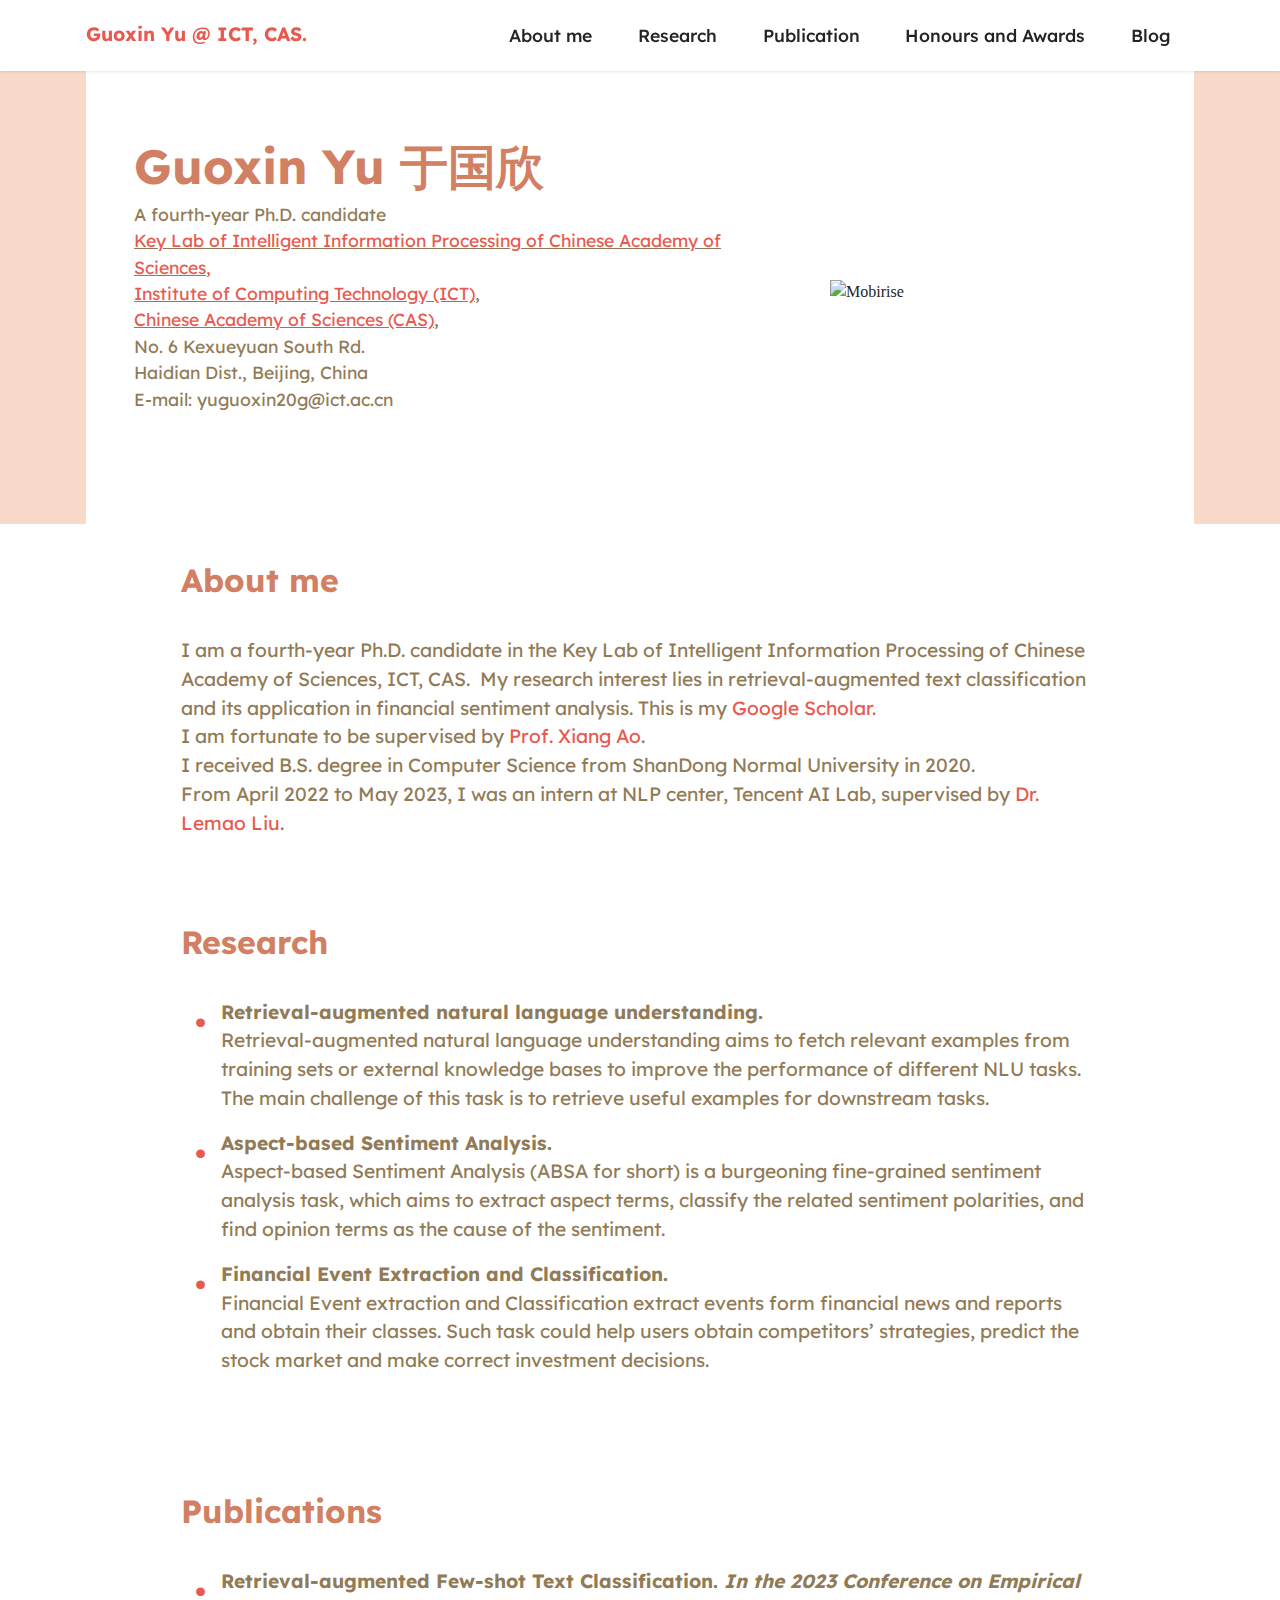
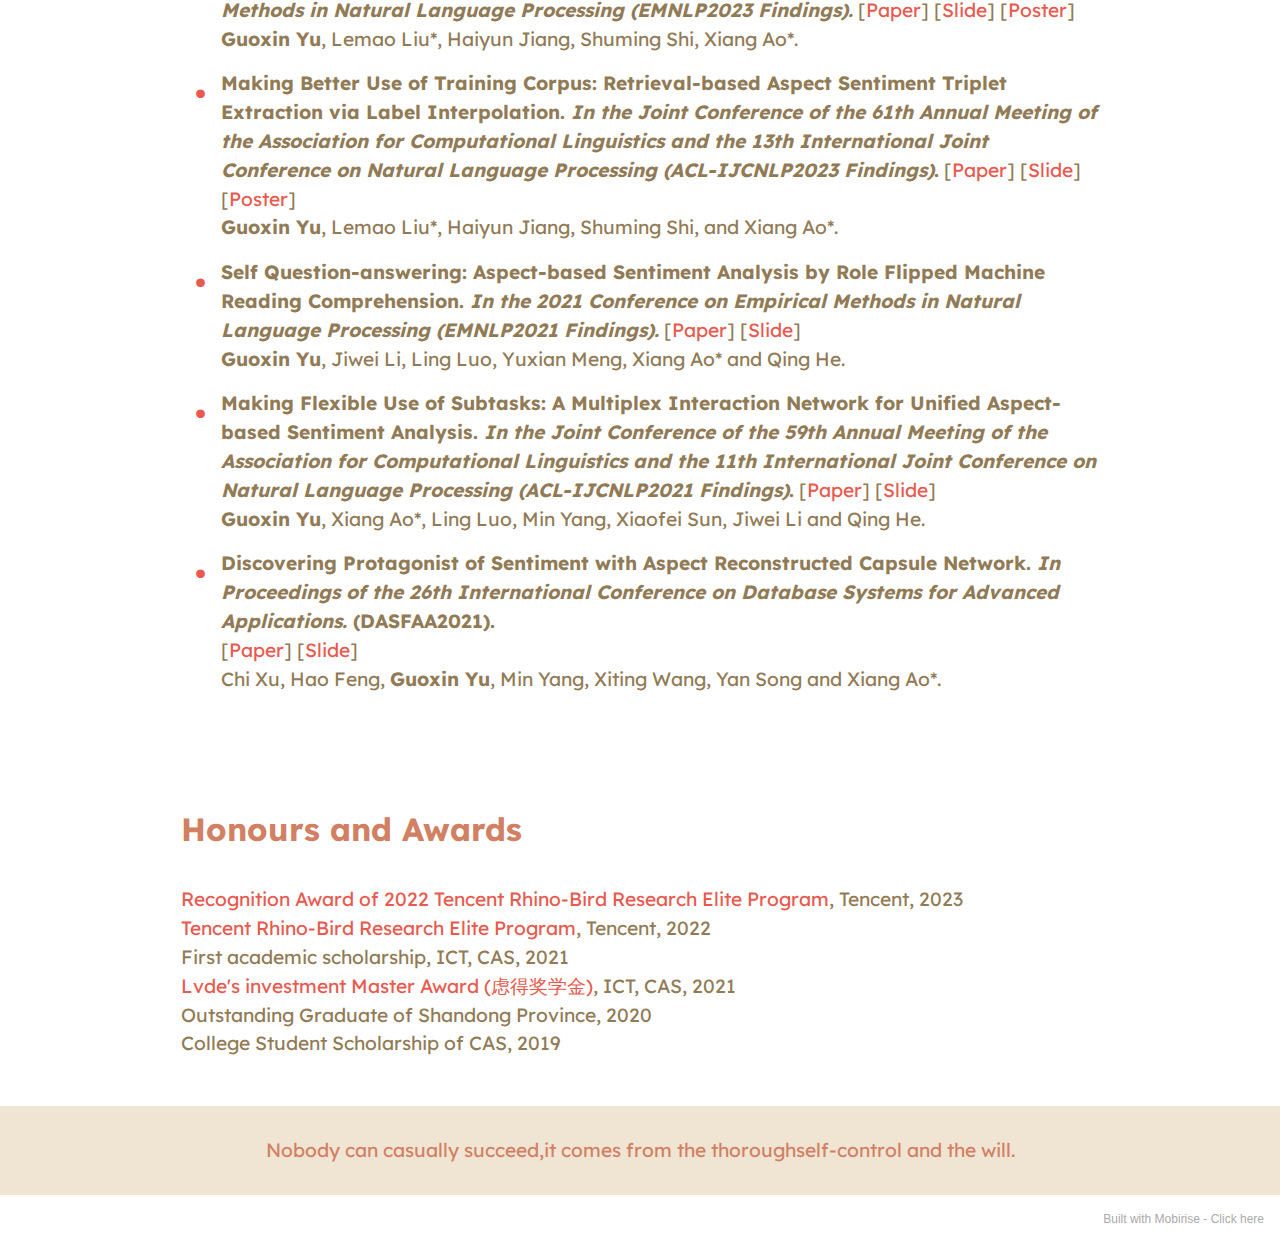
==== commit 7773f481: "1110" ====
--- a/index.html
+++ b/index.html
@@ -124,7 +124,8 @@
                 <ul class="list mbr-fonts-style display-7">
                     <li><strong>Retrieval-augmented Few-shot Text Classification. <em>In the 2023 Conference on Empirical Methods in Natural Language Processing (EMNLP2023 Findings).</em></strong>
                         [<a href="assets/files/EMNLP2023.pdf" class="text-primary" target="_blank">Paper</a>]
-                        <!-- [<a href="" class="text-primary" target="_blank">Slide</a>] -->
+                        [<a href="assets/files/EMNLP2023-slide.pdf" class="text-primary" target="_blank">Slide</a>]   
+                        [<a href="assets/files/EMNLP2023poster.pdf" class="text-primary" target="_blank">Poster</a>]
                         <br><strong>Guoxin Yu</strong>, Lemao Liu*, Haiyun Jiang, Shuming Shi, Xiang Ao*. </li>
                     <li><strong>Making Better Use of Training Corpus: Retrieval-based Aspect Sentiment Triplet Extraction via Label Interpolation. <em>In the Joint Conference of the 61th Annual Meeting of the Association for Computational Linguistics and the 13th International Joint Conference on Natural Language Processing (ACL-IJCNLP2023 Findings)</em>.</strong>
                         [<a href="assets/files/ACL2023.pdf" class="text-primary" target="_blank">Paper</a>]
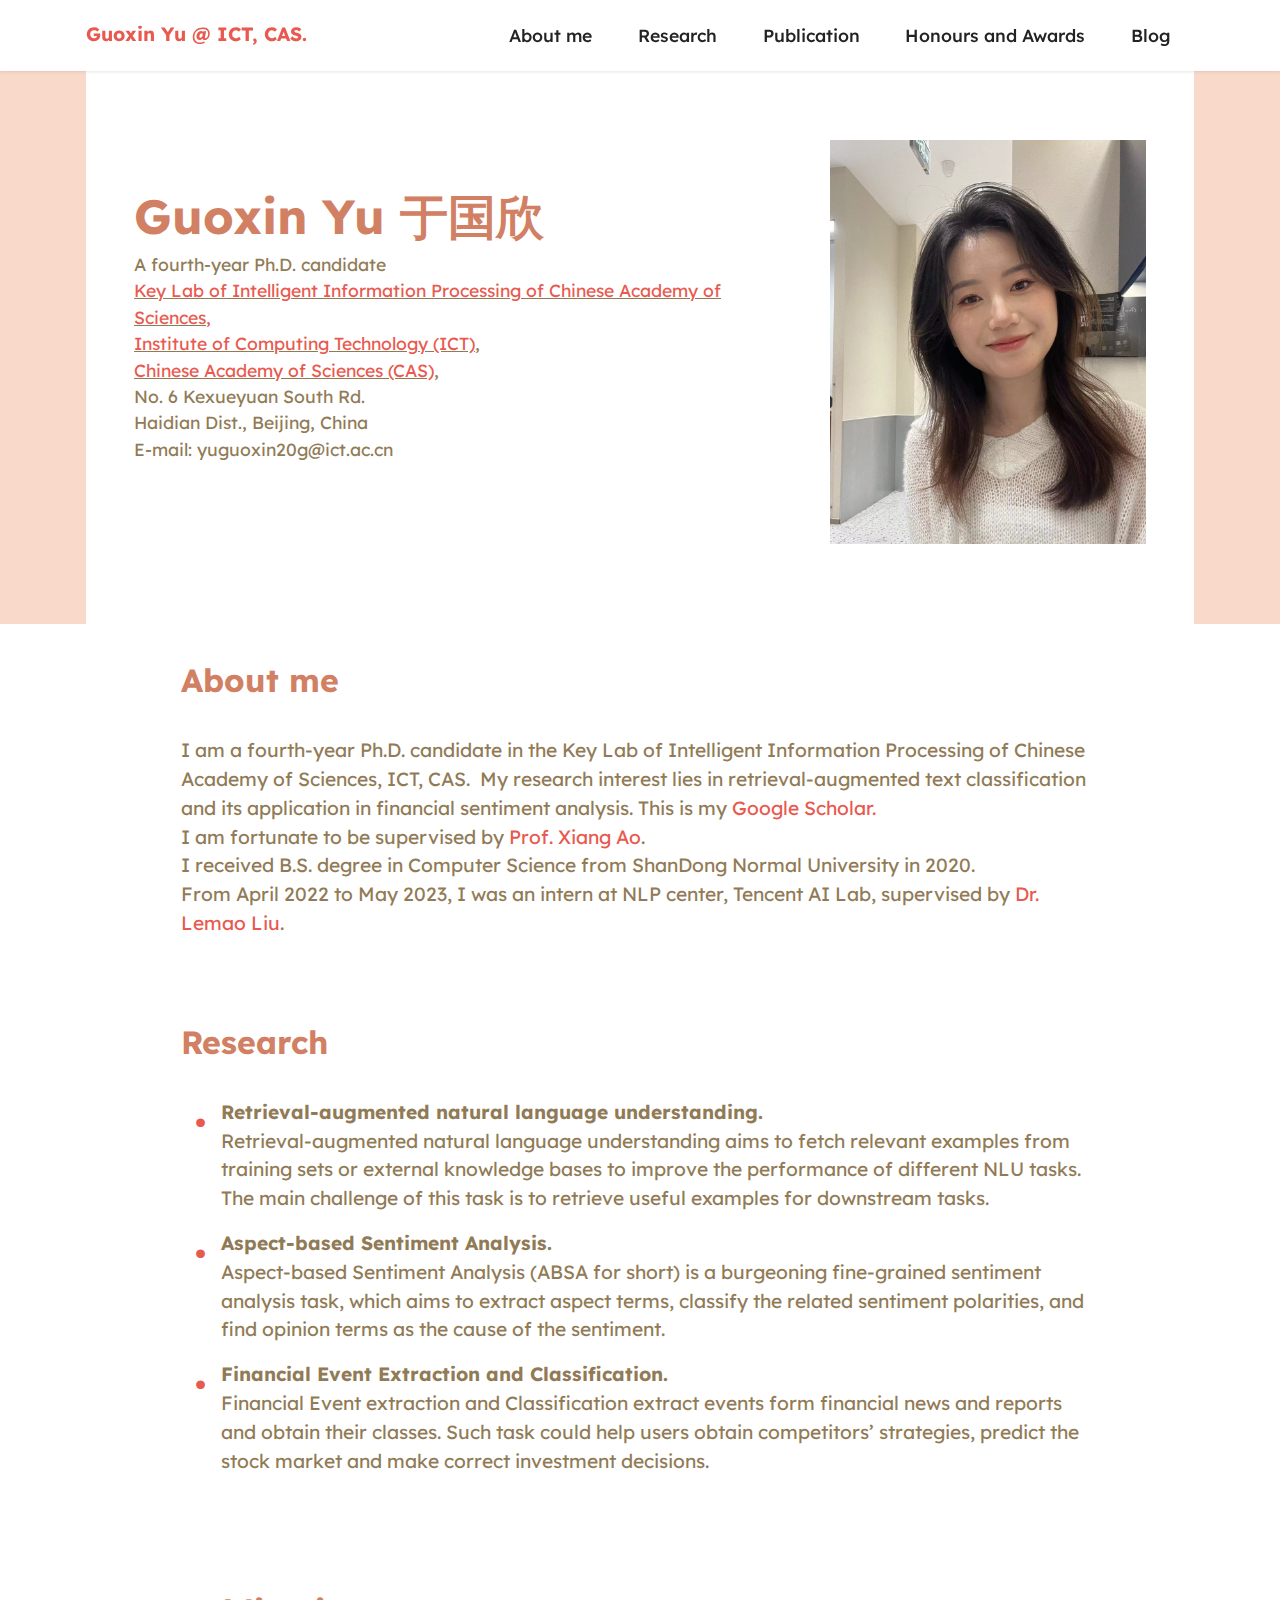
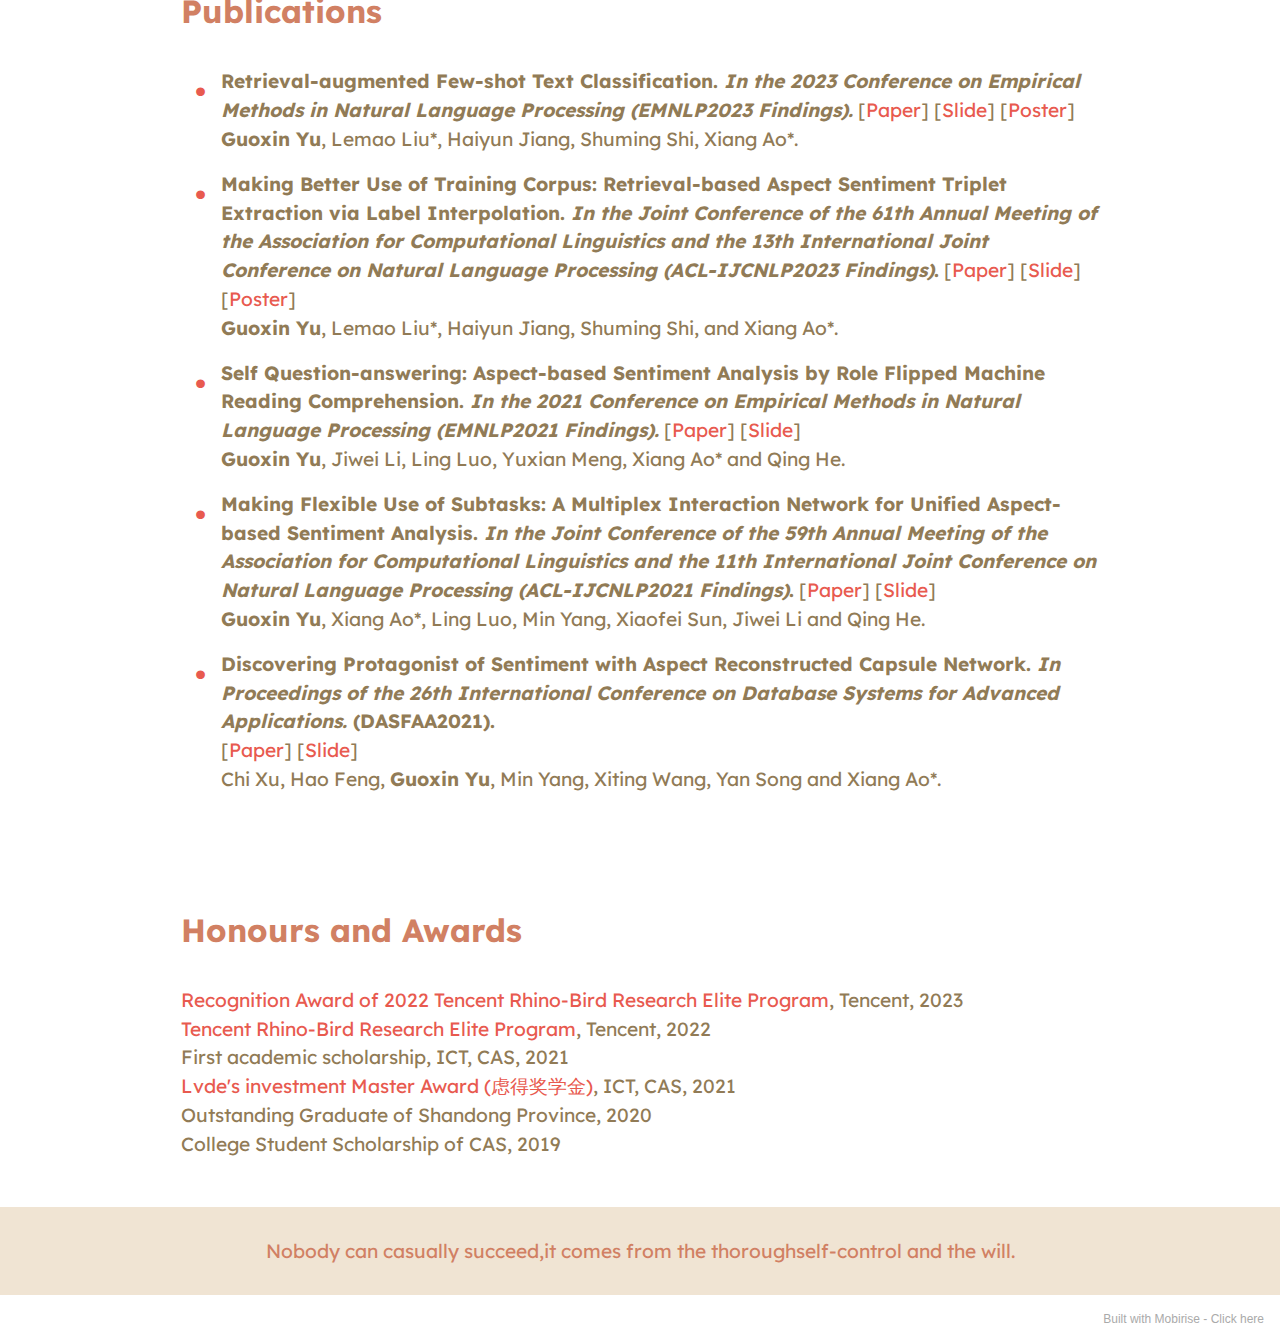
==== commit c60a491b: "0228" ====
--- a/index.html
+++ b/index.html
@@ -71,7 +71,7 @@
                 </div>
                 <div class="col-12 col-lg-4">
                     <div class="image-wrapper">
-                        <img src="assets/images/WechatIMG68.jpeg" alt="Mobirise">
+                        <img src="assets/images/picture.jpeg" alt="Mobirise">
                     </div>
                 </div>
             </div>
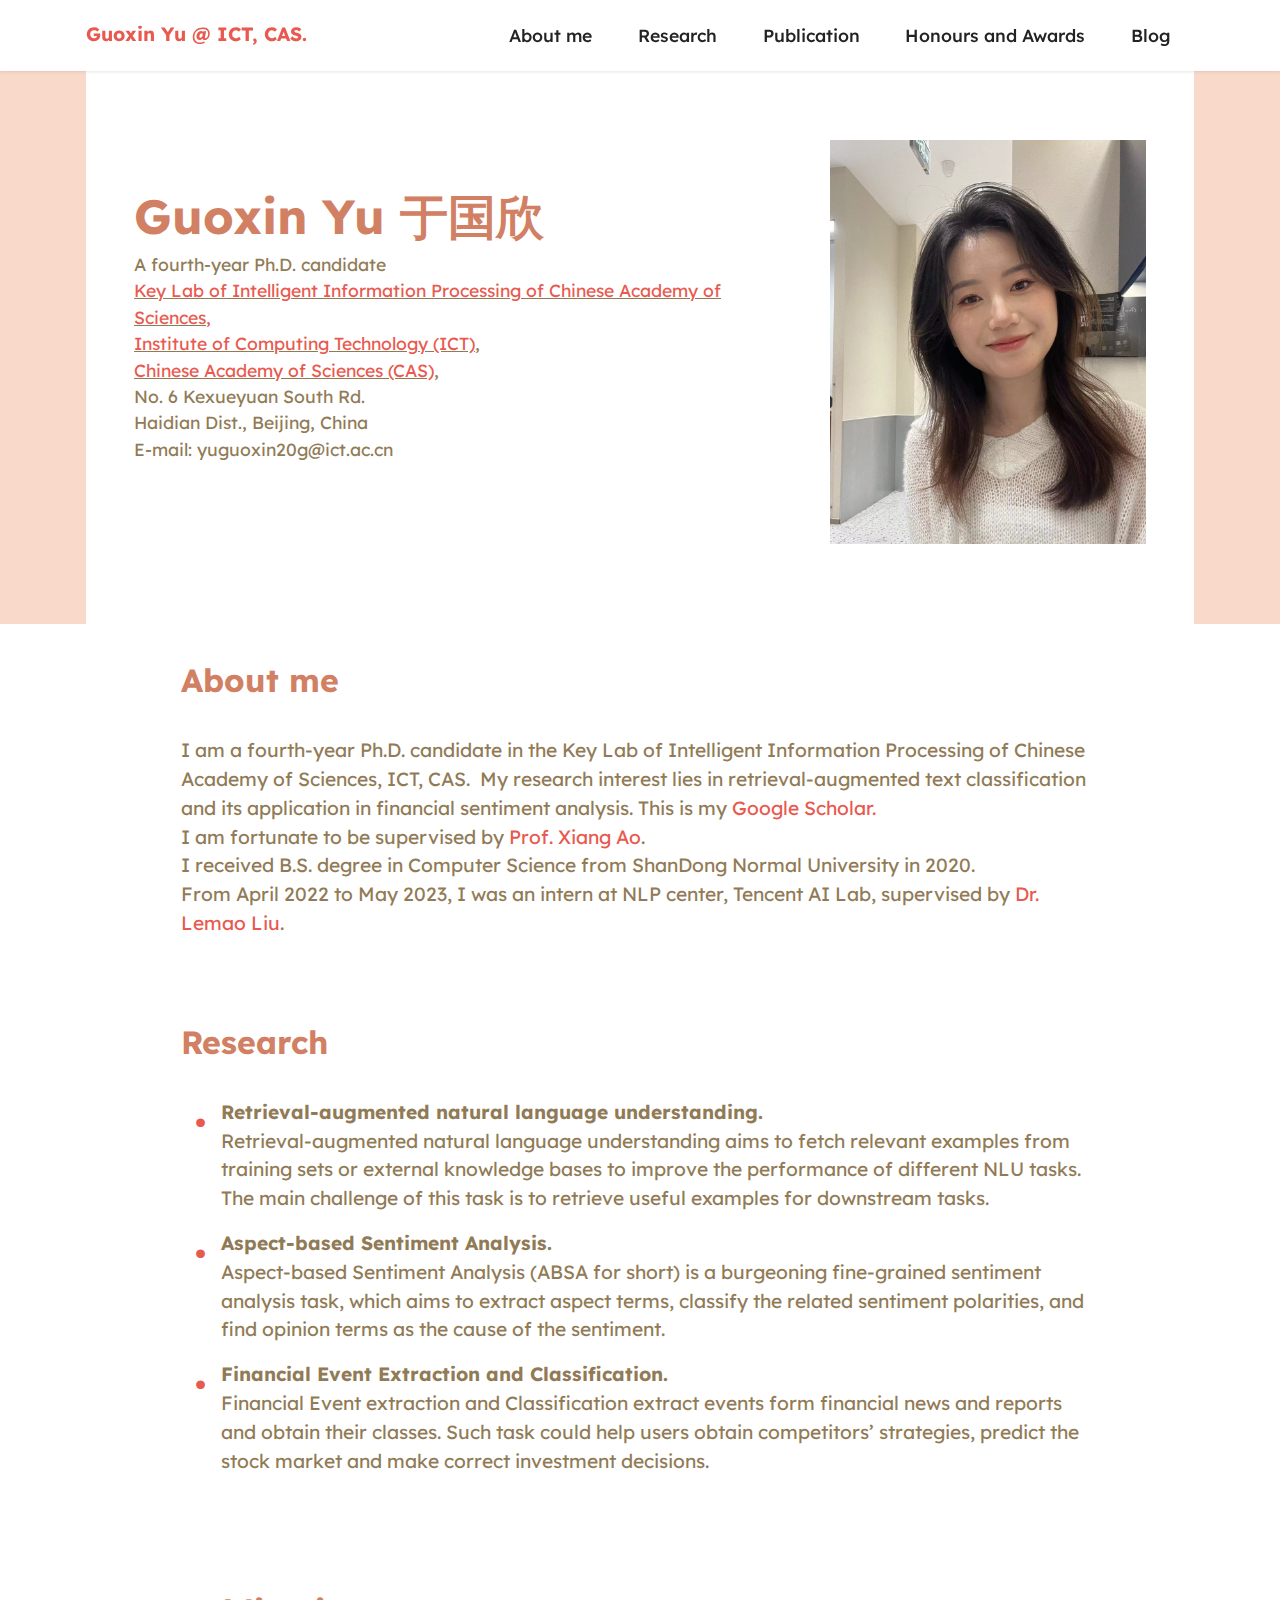
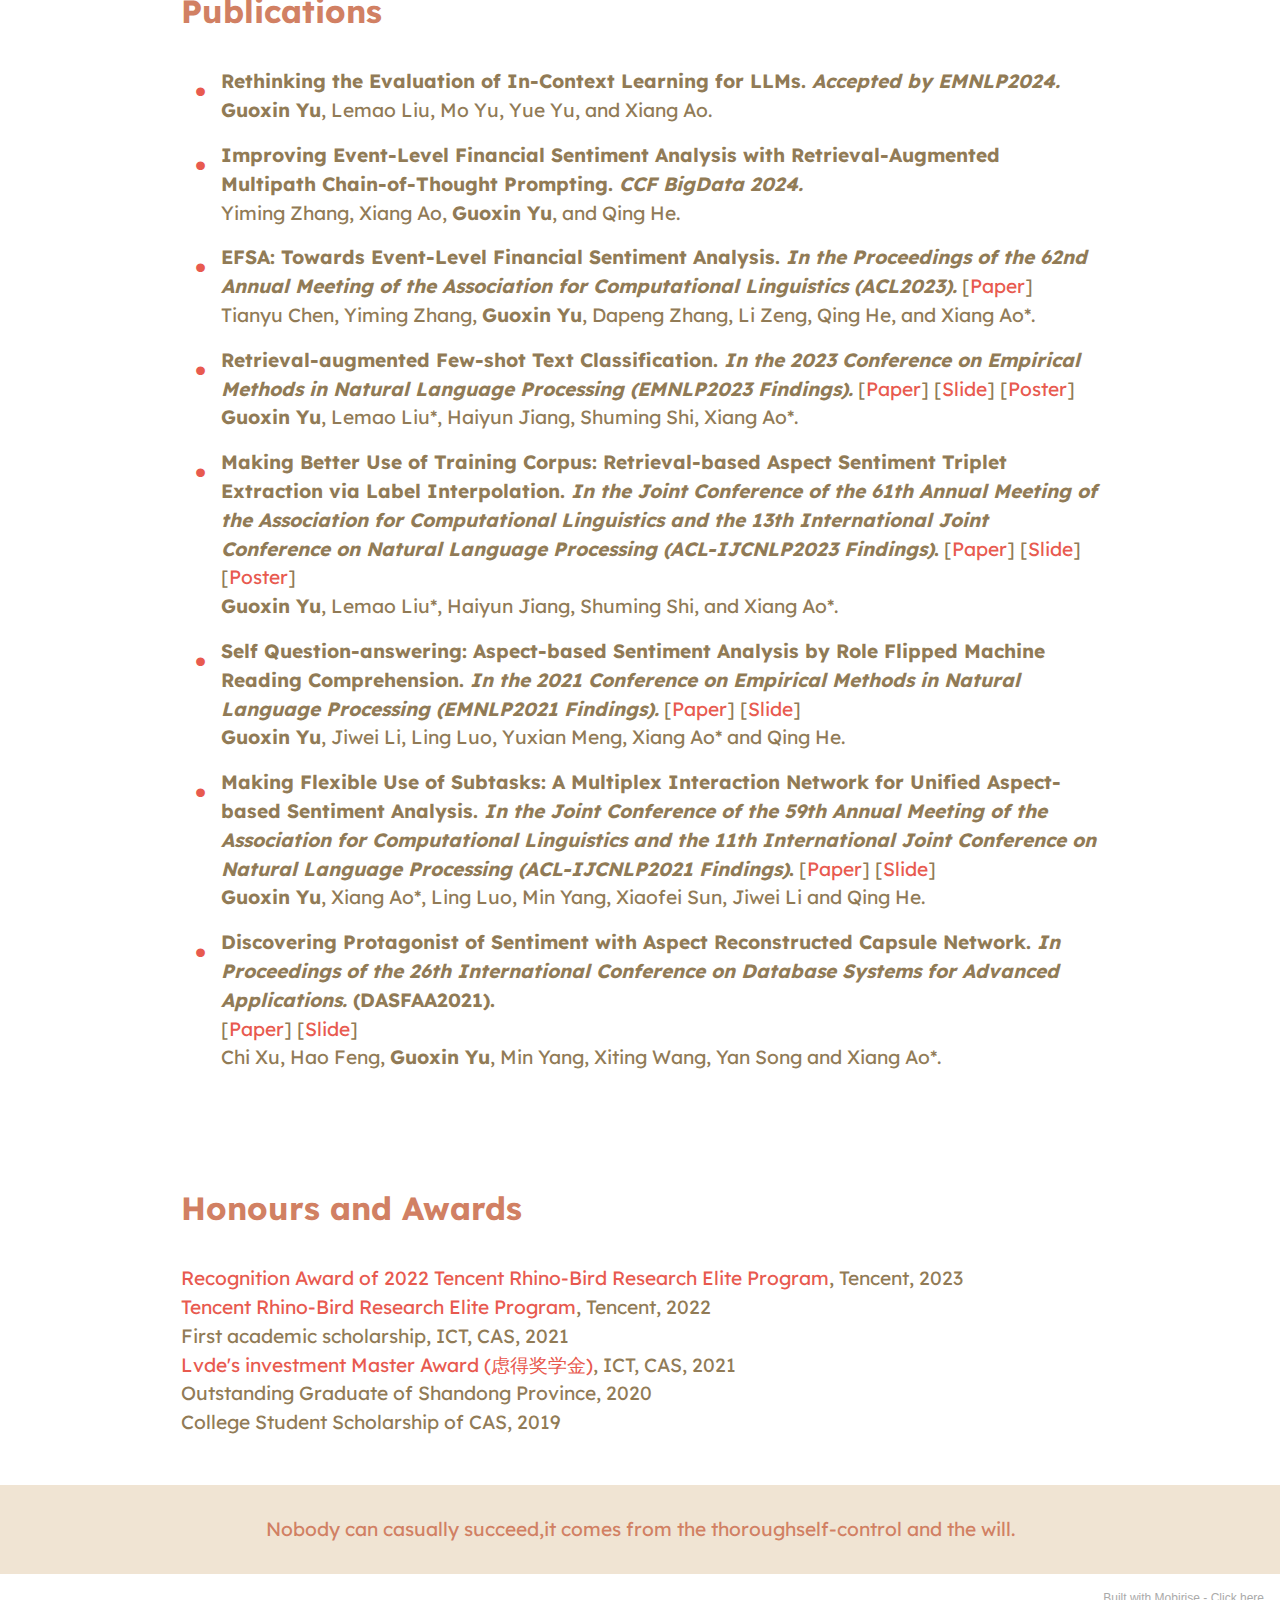
==== commit d7cf9190: "2024" ====
--- a/index.html
+++ b/index.html
@@ -114,14 +114,21 @@
 
 <section data-bs-version="5.1" class="content14 cid-sULYt6QDat" id="content14-8">
     
-    
-    
     <div class="container">
         <div class="row justify-content-center">
             <div class="col-md-12 col-lg-10">
                     <h3 class="mbr-section-title mbr-fonts-style mb-4 display-5">
                         <strong>Publications</strong></h3>
                 <ul class="list mbr-fonts-style display-7">
+                    <li><strong>Rethinking the Evaluation of In-Context Learning for LLMs. <em> Accepted by EMNLP2024.</em></strong>
+                        <!-- [<a href="https://aclanthology.org/2024.acl-long.402/" class="text-primary" target="_blank">Paper</a>] -->
+                        <br><strong>Guoxin Yu</strong>, Lemao Liu, Mo Yu, Yue Yu, and Xiang Ao. </li>
+                    <li><strong>Improving Event-Level Financial Sentiment Analysis with Retrieval-Augmented Multipath Chain-of-Thought Prompting. <em> CCF BigData 2024.</em></strong>
+                        <!-- [<a href="https://aclanthology.org/2024.acl-long.402/" class="text-primary" target="_blank">Paper</a>] -->
+                        <br>Yiming Zhang, Xiang Ao, <strong>Guoxin Yu</strong>, and Qing He. </li>
+                    <li><strong>EFSA: Towards Event-Level Financial Sentiment Analysis. <em>In the Proceedings of the 62nd Annual Meeting of the Association for Computational Linguistics (ACL2023).</em></strong>
+                        [<a href="https://aclanthology.org/2024.acl-long.402/" class="text-primary" target="_blank">Paper</a>]
+                        <br>Tianyu Chen, Yiming Zhang, <strong>Guoxin Yu</strong>, Dapeng Zhang, Li Zeng, Qing He, and Xiang Ao*. </li>
                     <li><strong>Retrieval-augmented Few-shot Text Classification. <em>In the 2023 Conference on Empirical Methods in Natural Language Processing (EMNLP2023 Findings).</em></strong>
                         [<a href="assets/files/EMNLP2023.pdf" class="text-primary" target="_blank">Paper</a>]
                         [<a href="assets/files/EMNLP2023-slide.pdf" class="text-primary" target="_blank">Slide</a>]   
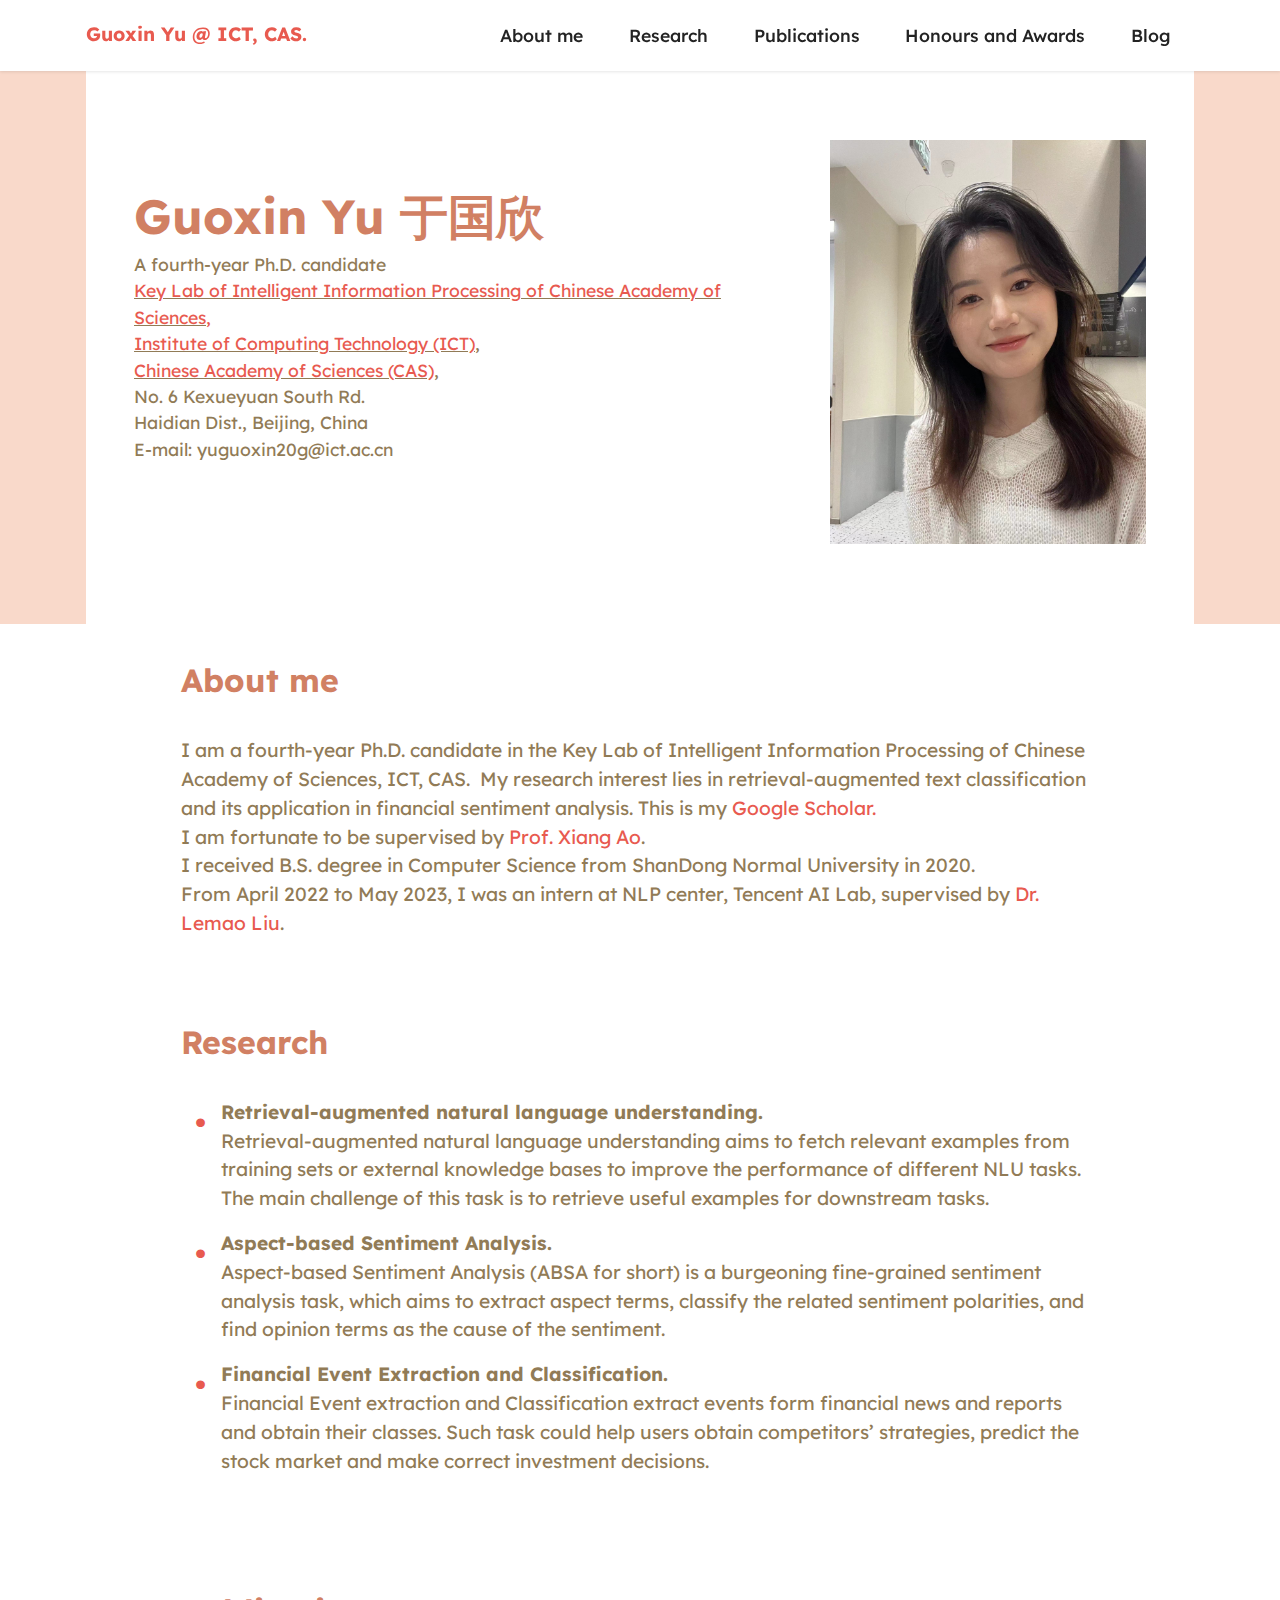
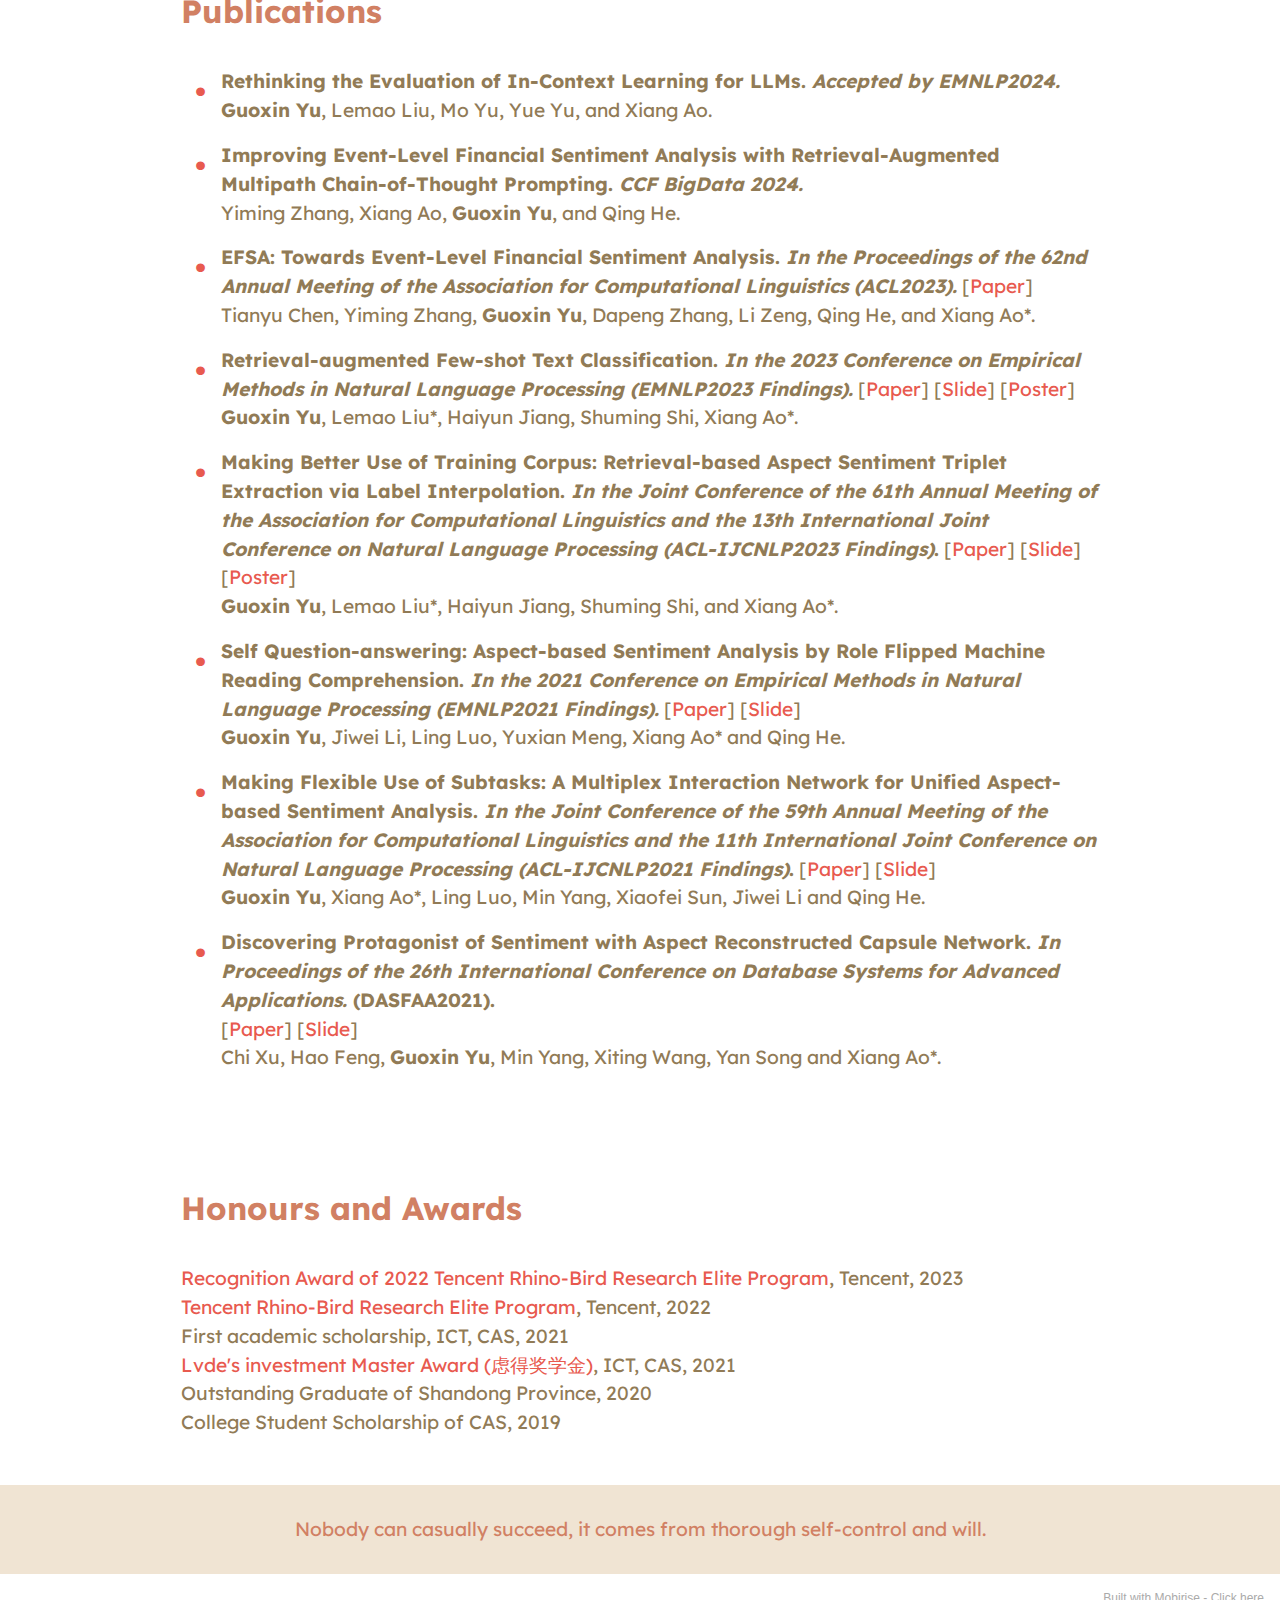
==== commit 756cf2b9: "Update index.html" ====
--- a/index.html
+++ b/index.html
@@ -45,7 +45,7 @@
             </button>
             <div class="collapse navbar-collapse" id="navbarSupportedContent">
                 <ul class="navbar-nav nav-dropdown nav-right" data-app-modern-menu="true"><li class="nav-item"><a class="nav-link link text-black text-primary display-4" href="index.html#top">About me</a></li>
-                    <li class="nav-item"><a class="nav-link link text-black text-primary display-4" href="index.html#content14-q">Research</a></li><li class="nav-item"><a class="nav-link link text-black text-primary display-4" href="index.html#content14-8">Publication</a></li><li class="nav-item"><a class="nav-link link text-black text-primary display-4" href="index.html#content5-z">Honours and Awards<br></a></li><li class="nav-item"><a class="nav-link link text-black text-primary display-4" href="blog_overview.html">Blog</a></li></ul>
+                    <li class="nav-item"><a class="nav-link link text-black text-primary display-4" href="index.html#content14-q">Research</a></li><li class="nav-item"><a class="nav-link link text-black text-primary display-4" href="index.html#content14-8">Publications</a></li><li class="nav-item"><a class="nav-link link text-black text-primary display-4" href="index.html#content5-z">Honours and Awards<br></a></li><li class="nav-item"><a class="nav-link link text-black text-primary display-4" href="blog_overview.html">Blog</a></li></ul>
                 
                 
             </div>
@@ -110,7 +110,7 @@
             </div>
         </div>
     </div>
-</section>
+</section> 
 
 <section data-bs-version="5.1" class="content14 cid-sULYt6QDat" id="content14-8">
     
@@ -189,7 +189,7 @@
         <div class="media-container-row align-center mbr-white">
             <div class="col-12">
                 <!-- <p class="mbr-text mb-0 mbr-fonts-style display-7">Only has compared to the others early, diligently, can feel the successful taste.</p> -->
-                <p class="mbr-text mb-0 mbr-fonts-style display-7">Nobody can casually succeed,it comes from the thoroughself-control and the will.</p>
+                <p class="mbr-text mb-0 mbr-fonts-style display-7">Nobody can casually succeed, it comes from thorough self-control and will.</p>
             </div>
         </div>
     </div>
@@ -197,4 +197,4 @@
   
   
 </body>
-</html>+</html>
